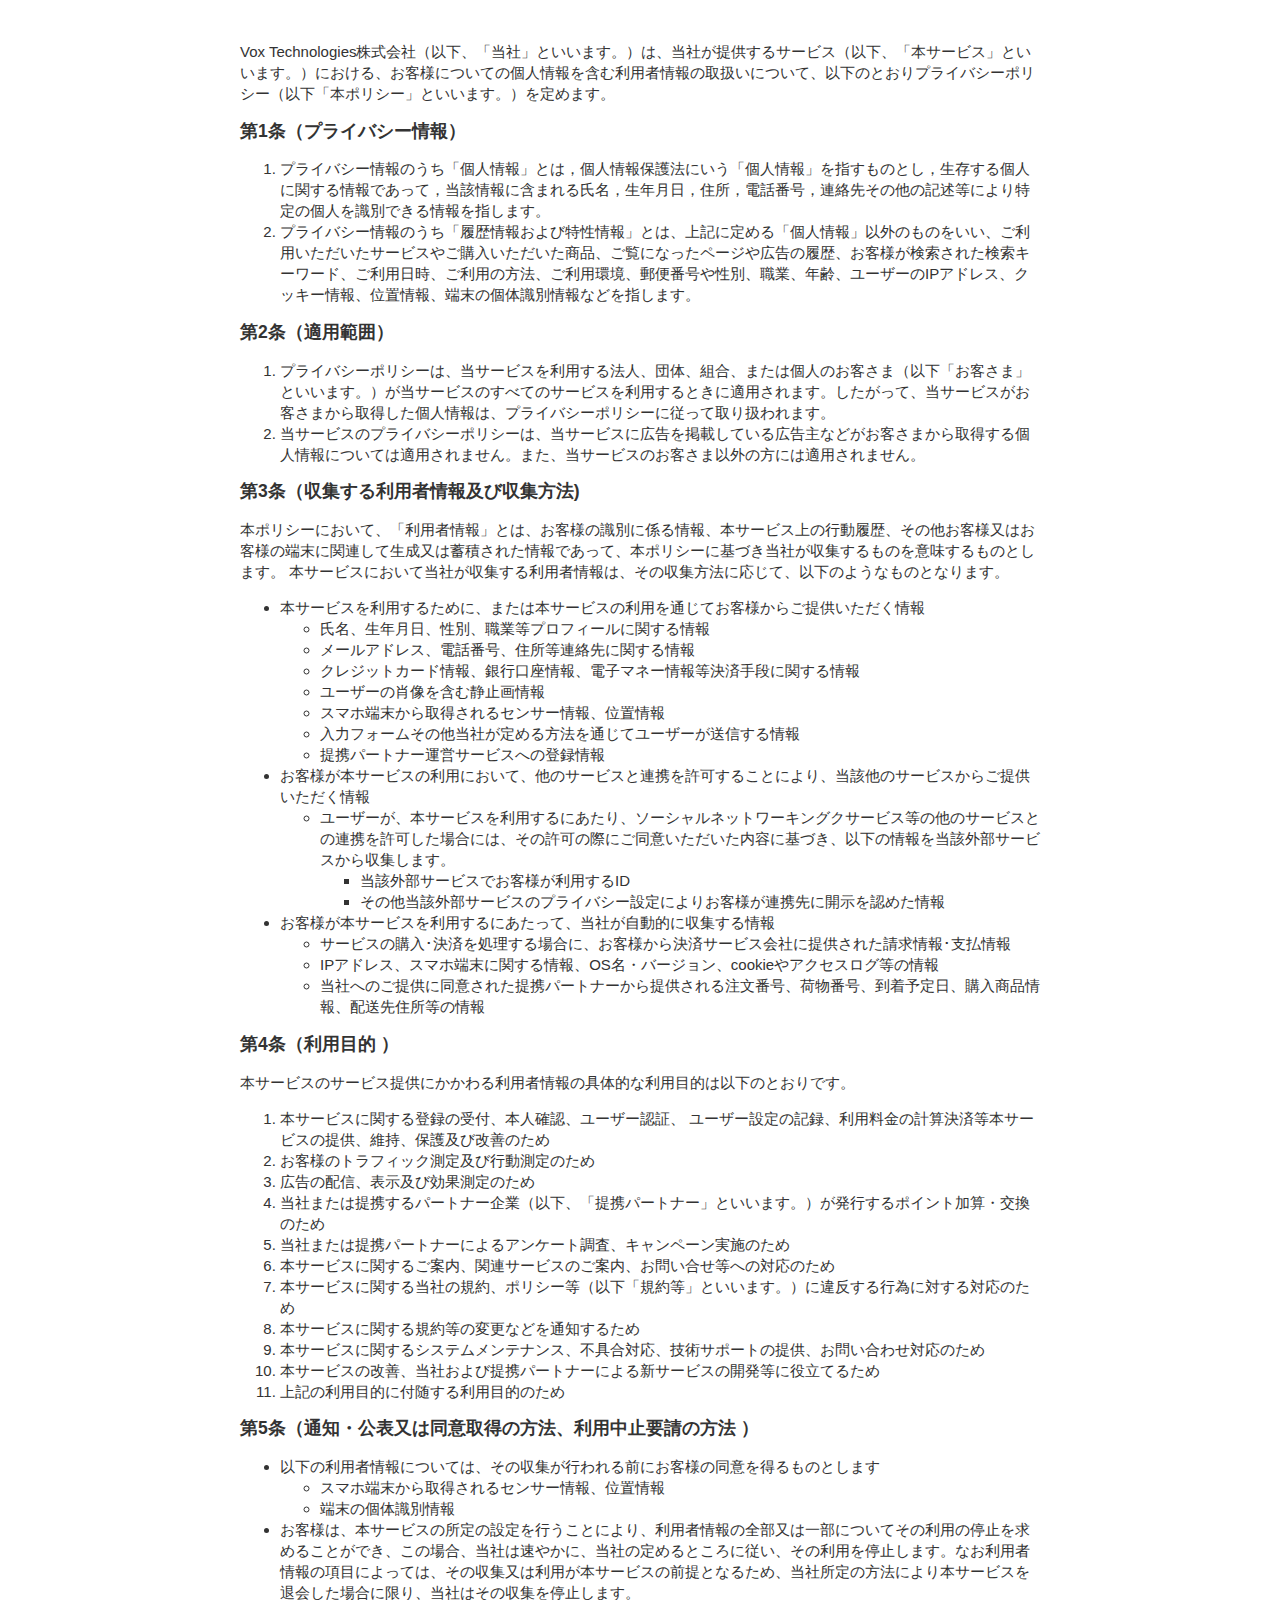
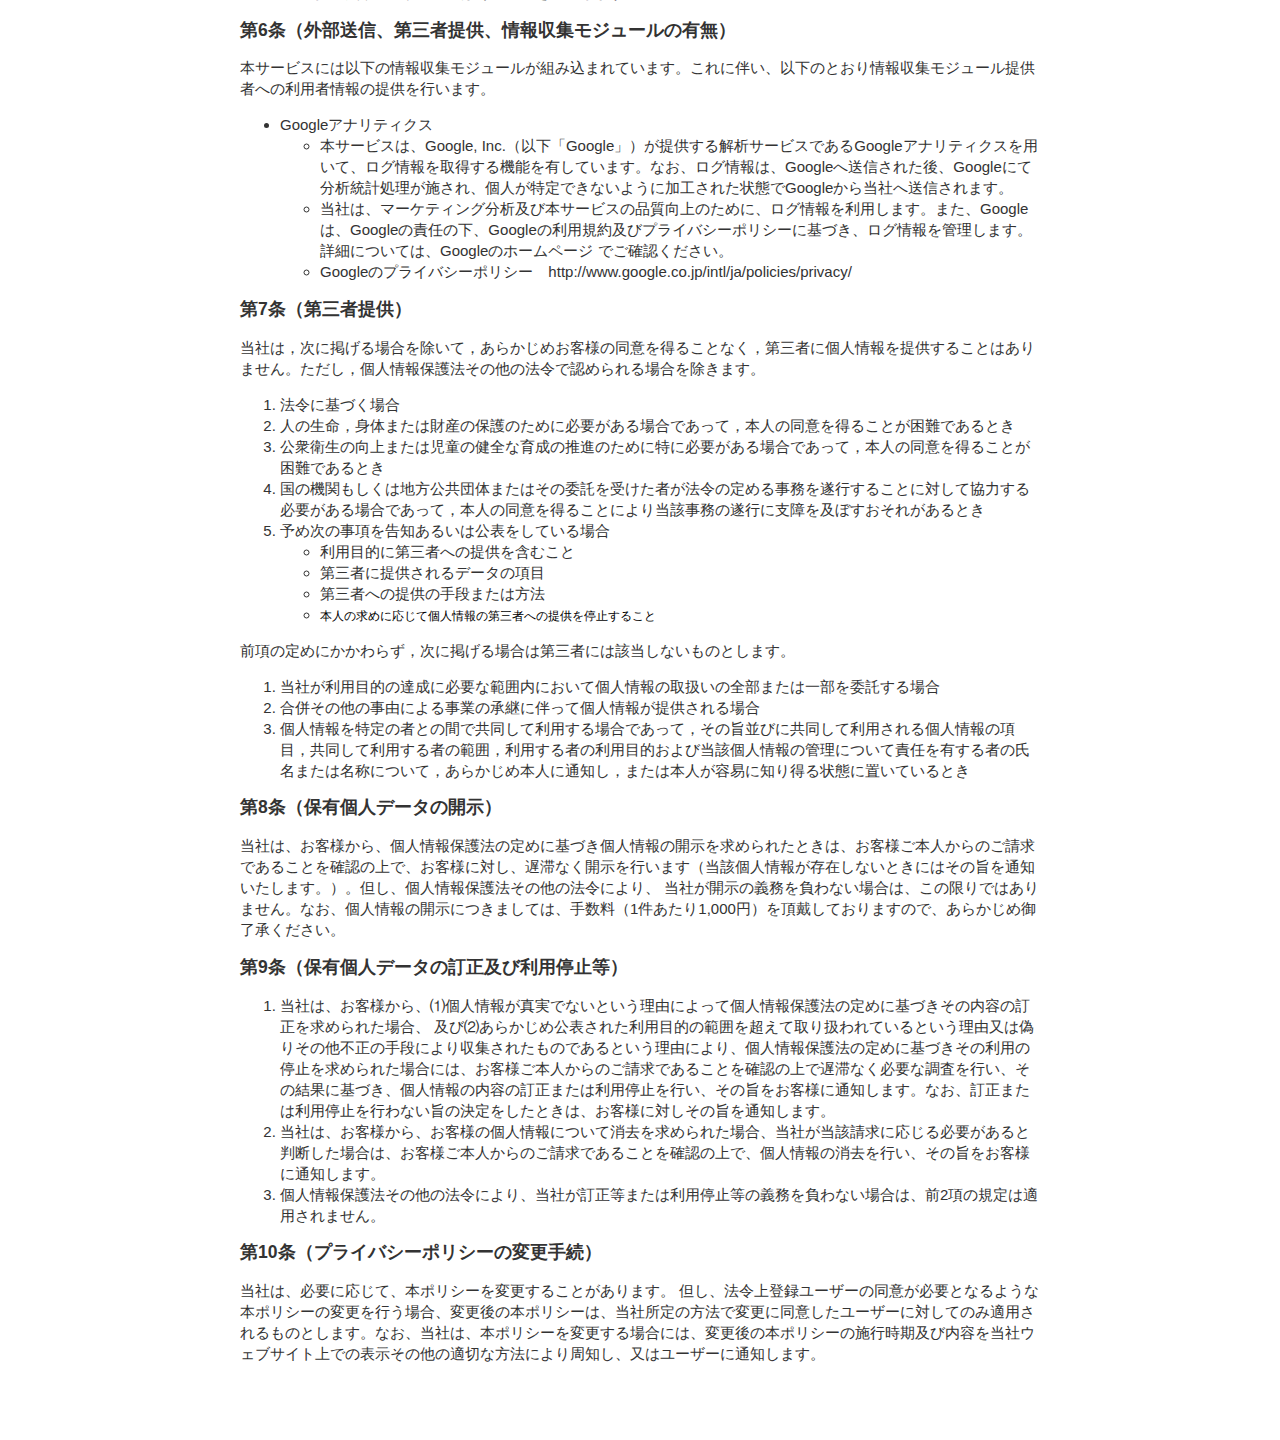
==== privacypolicy.html @ 07110d40 "pp and term upload" ====
<!DOCTYPE html>
    <html>
    <head>
      <meta charset="utf-8">
      <meta http-equiv="X-UA-Compatible" content="IE=edge">
      <!-- common.css -->
      <style>* {-webkit-tap-highlight-color: rgba(0,0,0,0);}html {-webkit-text-size-adjust: none;}body {font-family: -apple-system, Helvetica, Arial, sans-serif;margin: 0;padding: 20px;color: #333;word-wrap: break-word;}h1, h2, h3, h4, h5, h6 {line-height: 1.1;}img {max-width: 100% !important;height: auto;}blockquote {margin: 0;padding: 0 15px;color: #777;border-left: 4px solid #ddd;}hr {background-color: #ddd;border: 0;height: 1px;margin: 15px 0;}code {font-family: Menlo, Consolas, 'Ubuntu Mono', Monaco, 'source-code-pro', monospace;line-height: 1.4;margin: 0;padding: 0.2em 0;font-size: 90%;background-color: rgba(0,0,0,0.04);border-radius: 3px;}pre > code {margin: 0;padding: 0;font-size: 100%;word-break: normal;background: transparent;border: 0;}ol {list-style-type: decimal;}ol ol, ul ol {list-style-type: lower-latin;}ol ol ol, ul ol ol, ul ul ol, ol ul ol {list-style-type: lower-roman;}table {border-spacing: 0;border-collapse: collapse;margin-top: 0;margin-bottom: 16px;}table th {font-weight: bold;}table th, table td {padding: 6px 13px;border: 1px solid #ddd;}table tr {border-top: 1px solid #ccc;}table tr:nth-child(even) {background-color: #f8f8f8;}input[type="checkbox"] {cursor: default;margin-right: 0.5em;font-size: 13px;}.task-list-item {list-style-type: none;}.task-list-item+.task-list-item {margin-top: 3px;}.task-list-item input {float: left;margin: 0.3em 1em 0.25em -1.6em;vertical-align: middle;}#tag-field {margin: 8px 2px 10px;}#tag-field .tag {display: inline-block;background: #cadff3;border-radius: 4px;padding: 1px 8px;color: black;font-size: 12px;margin-right: 10px;line-height: 1.4;}</style>
      <!-- ace-static.css -->
      <style>.ace_static_highlight {white-space: pre-wrap;}.ace_static_highlight .ace_gutter {width: 2em;text-align: right;padding: 0 3px 0 0;margin-right: 3px;}.ace_static_highlight.ace_show_gutter > .ace_line {padding-left: 2.6em;}.ace_static_highlight .ace_line {position: relative;}.ace_static_highlight .ace_gutter-cell {-moz-user-select: -moz-none;-khtml-user-select: none;-webkit-user-select: none;user-select: none;top: 0;bottom: 0;left: 0;position: absolute;}.ace_static_highlight .ace_gutter-cell:before {content: counter(ace_line, decimal);counter-increment: ace_line;}.ace_static_highlight {counter-reset: ace_line;}</style>
      <style>.ace-monokai .ace_gutter {background: #2F3129;color: #8F908A}.ace-monokai .ace_print-margin {width: 1px;background: #555651}.ace-monokai {background-color: #272822;color: #F8F8F2}.ace-monokai .ace_cursor {color: #F8F8F0}.ace-monokai .ace_marker-layer .ace_selection {background: #49483E}.ace-monokai.ace_multiselect .ace_selection.ace_start {box-shadow: 0 0 3px 0px #272822;}.ace-monokai .ace_marker-layer .ace_step {background: rgb(102, 82, 0)}.ace-monokai .ace_marker-layer .ace_bracket {margin: -1px 0 0 -1px;border: 1px solid #49483E}.ace-monokai .ace_marker-layer .ace_active-line {background: #202020}.ace-monokai .ace_gutter-active-line {background-color: #272727}.ace-monokai .ace_marker-layer .ace_selected-word {border: 1px solid #49483E}.ace-monokai .ace_invisible {color: #52524d}.ace-monokai .ace_entity.ace_name.ace_tag,.ace-monokai .ace_keyword,.ace-monokai .ace_meta.ace_tag,.ace-monokai .ace_storage {color: #F92672}.ace-monokai .ace_punctuation,.ace-monokai .ace_punctuation.ace_tag {color: #fff}.ace-monokai .ace_constant.ace_character,.ace-monokai .ace_constant.ace_language,.ace-monokai .ace_constant.ace_numeric,.ace-monokai .ace_constant.ace_other {color: #AE81FF}.ace-monokai .ace_invalid {color: #F8F8F0;background-color: #F92672}.ace-monokai .ace_invalid.ace_deprecated {color: #F8F8F0;background-color: #AE81FF}.ace-monokai .ace_support.ace_constant,.ace-monokai .ace_support.ace_function {color: #66D9EF}.ace-monokai .ace_fold {background-color: #A6E22E;border-color: #F8F8F2}.ace-monokai .ace_storage.ace_type,.ace-monokai .ace_support.ace_class,.ace-monokai .ace_support.ace_type {font-style: italic;color: #66D9EF}.ace-monokai .ace_entity.ace_name.ace_function,.ace-monokai .ace_entity.ace_other,.ace-monokai .ace_entity.ace_other.ace_attribute-name,.ace-monokai .ace_variable {color: #A6E22E}.ace-monokai .ace_variable.ace_parameter {font-style: italic;color: #FD971F}.ace-monokai .ace_string {color: #E6DB74}.ace-monokai .ace_comment {color: #75715E}.ace-monokai .ace_indent-guide {background: url([data-uri]) right repeat-y}</style>
      <!-- export.css -->
      <style>
        body{margin:0 auto;max-width:800px;line-height:1.4}
        #nav{margin:5px 0 10px;font-size:15px}
        #titlearea{border-bottom:1px solid #ccc;font-size:17px;padding:10px 0;}
        #contentarea{font-size:15px;margin:16px 0}
        .cell{outline:0;min-height:20px;margin:5px 0;padding:5px 0;}
        .code-cell{font-family:Menlo,Consolas,'Ubuntu Mono',Monaco,'source-code-pro',monospace;font-size:12px;}
        .latex-cell{white-space:pre-wrap;}
      </style>
      <!-- User CSS -->
      <style> .text-cell {font-size: 15px;}.code-cell {font-size: 12px;}.markdown-cell {font-size: 15px;}.latex-cell {font-size: 15px;}</style>
    </head>
    <body>
      
      
      <div id="contentarea"><div class="cell text-cell"><div>Vox Technologies株式会社（以下、「当社」といいます。）は、当社が提供するサービス（以下、「本サービス」といいます。）における、お客様についての個人情報を含む利用者情報の取扱いについて、以下のとおりプライバシーポリシー（以下「本ポリシー」といいます。）を定めます。<br></div><h3>第1条（プライバシー情報）<br></h3><div><div><ol><li>プライバシー情報のうち「個人情報」とは，個人情報保護法にいう「個人情報」を指すものとし，生存する個人に関する情報であって，当該情報に含まれる氏名，生年月日，住所，電話番号，連絡先その他の記述等により特定の個人を識別できる情報を指します。</li><li>プライバシー情報のうち「履歴情報および特性情報」とは、上記に定める「個人情報」以外のものをいい、ご利用いただいたサービスやご購入いただいた商品、ご覧になったページや広告の履歴、お客様が検索された検索キーワード、ご利用日時、ご利用の方法、ご利用環境、郵便番号や性別、職業、年齢、ユーザーのIPアドレス、クッキー情報、位置情報、端末の個体識別情報などを指します。</li></ol></div></div><h3>第2条（適用範囲）</h3><div><ol><li>プライバシーポリシーは、当サービスを利用する法人、団体、組合、または個人のお客さま（以下「お客さま」といいます。）が当サービスのすべてのサービスを利用するときに適用されます。したがって、当サービスがお客さまから取得した個人情報は、プライバシーポリシーに従って取り扱われます。</li><li>当サービスのプライバシーポリシーは、当サービスに広告を掲載している広告主などがお客さまから取得する個人情報については適用されません。また、当サービスのお客さま以外の方には適用されません。</li></ol><div><div><h3>第3条（収集する利用者情報及び収集方法)</h3></div></div><div>本ポリシーにおいて、「利用者情報」とは、お客様の識別に係る情報、本サービス上の行動履歴、その他お客様又はお客様の端末に関連して生成又は蓄積された情報であって、本ポリシーに基づき当社が収集するものを意味するものとします。 本サービスにおいて当社が収集する利用者情報は、その収集方法に応じて、以下のようなものとなります。</div><div><ul><li>本サービスを利用するために、または本サービスの利用を通じてお客様からご提供いただく情報<br></li><ul><li>氏名、生年月日、性別、職業等プロフィールに関する情報</li><li>メールアドレス、電話番号、住所等連絡先に関する情報</li><li>クレジットカード情報、銀行口座情報、電子マネー情報等決済手段に関する情報</li><li>ユーザーの肖像を含む静止画情報</li><li>スマホ端末から取得されるセンサー情報、位置情報<br></li><li>入力フォームその他当社が定める方法を通じてユーザーが送信する情報</li><li>提携パートナー運営サービスへの登録情報</li></ul><li>お客様が本サービスの利用において、他のサービスと連携を許可することにより、当該他のサービスからご提供いただく情報<br></li><ul><li>ユーザーが、本サービスを利用するにあたり、ソーシャルネットワーキングクサービス等の他のサービスとの連携を許可した場合には、その許可の際にご同意いただいた内容に基づき、以下の情報を当該外部サービスから収集します。</li><ul><li>当該外部サービスでお客様が利用するID</li><li>その他当該外部サービスのプライバシー設定によりお客様が連携先に開示を認めた情報<br></li></ul></ul><li>お客様が本サービスを利用するにあたって、当社が自動的に収集する情報</li><ul><li>サービスの購入･決済を処理する場合に、お客様から決済サービス会社に提供された請求情報･支払情報<br></li><li>IPアドレス、スマホ端末に関する情報、OS名・バージョン、cookieやアクセスログ等の情報<br></li><li>当社へのご提供に同意された提携パートナーから提供される注文番号、荷物番号、到着予定日、購入商品情報、配送先住所等の情報<br></li></ul></ul></div><h3>第4条（利用目的 ）</h3><div>本サービスのサービス提供にかかわる利用者情報の具体的な利用目的は以下のとおりです。<br></div><div><ol><li>本サービスに関する登録の受付、本人確認、ユーザー認証、 ユーザー設定の記録、利用料金の計算決済等本サービスの提供、維持、保護及び改善のため</li><li>お客様のトラフィック測定及び行動測定のため<br></li><li>広告の配信、表示及び効果測定のため<br></li><li>当社または提携するパートナー企業（以下、「提携パートナー」といいます。）が発行するポイント加算・交換のため</li><li>当社または提携パートナーによるアンケート調査、キャンペーン実施のため<br></li><li>本サービスに関するご案内、関連サービスのご案内、お問い合せ等への対応のため&nbsp;<br></li><li>本サービスに関する当社の規約、ポリシー等（以下「規約等」といいます。）に違反する行為に対する対応のため<br></li><li>本サービスに関する規約等の変更などを通知するため&nbsp;<br></li><li>本サービスに関するシステムメンテナンス、不具合対応、技術サポートの提供、お問い合わせ対応のため<br></li><li>本サービスの改善、当社および提携パートナーによる新サービスの開発等に役立てるため<br></li><li>上記の利用目的に付随する利用目的のため<br></li></ol><h3>第5条（通知・公表又は同意取得の方法、利用中止要請の方法 ）</h3></div><div><ul><li>以下の利用者情報については、その収集が行われる前にお客様の同意を得るものとします</li><ul><li>スマホ端末から取得されるセンサー情報、位置情報</li><li>端末の個体識別情報<br></li></ul><li>お客様は、本サービスの所定の設定を行うことにより、利用者情報の全部又は一部についてその利用の停止を求めることができ、この場合、当社は速やかに、当社の定めるところに従い、その利用を停止します。なお利用者情報の項目によっては、その収集又は利用が本サービスの前提となるため、当社所定の方法により本サービスを退会した場合に限り、当社はその収集を停止します。</li></ul><h3>第6条（外部送信、第三者提供、情報収集モジュールの有無）</h3><div>本サービスには以下の情報収集モジュールが組み込まれています。これに伴い、以下のとおり情報収集モジュール提供者への利用者情報の提供を行います。<br></div><div><ul><li>Googleアナリティクス</li><ul><li>本サービスは、Google, Inc.（以下「Google」）が提供する解析サービスであるGoogleアナリティクスを用いて、ログ情報を取得する機能を有しています。なお、ログ情報は、Googleへ送信された後、Googleにて分析統計処理が施され、個人が特定できないように加工された状態でGoogleから当社へ送信されます。</li><li>当社は、マーケティング分析及び本サービスの品質向上のために、ログ情報を利用します。また、Googleは、Googleの責任の下、Googleの利用規約及びプライバシーポリシーに基づき、ログ情報を管理します。詳細については、Googleのホームページ でご確認ください。</li><li>Googleのプライバシーポリシー　http://www.google.co.jp/intl/ja/policies/privacy/</li></ul></ul></div><h3>第7条（第三者提供）<br></h3></div><div><div>当社は，次に掲げる場合を除いて，あらかじめお客様の同意を得ることなく，第三者に個人情報を提供することはありません。ただし，個人情報保護法その他の法令で認められる場合を除きます。</div><div><ol><li>法令に基づく場合</li><li>人の生命，身体または財産の保護のために必要がある場合であって，本人の同意を得ることが困難であるとき<br></li><li>公衆衛生の向上または児童の健全な育成の推進のために特に必要がある場合であって，本人の同意を得ることが困難であるとき<br></li><li>国の機関もしくは地方公共団体またはその委託を受けた者が法令の定める事務を遂行することに対して協力する必要がある場合であって，本人の同意を得ることにより当該事務の遂行に支障を及ぼすおそれがあるとき<br></li><li>予め次の事項を告知あるいは公表をしている場合<br></li><ul><li>利用目的に第三者への提供を含むこと</li><li>第三者に提供されるデータの項目<br></li><li>第三者への提供の手段または方法<br></li><li><span style="caret-color: rgb(0, 0, 0); color: rgb(0, 0, 0); font-family: メイリオ, &quot;Hiragino Kaku Gothic ProN&quot;, sans-serif; font-size: 12px; background-color: rgb(255, 255, 255);">本人の求めに応じて個人情報の第三者への提供を停止すること</span></li></ul></ol><div>前項の定めにかかわらず，次に掲げる場合は第三者には該当しないものとします。<font face="メイリオ, Hiragino Kaku Gothic ProN, sans-serif"><span style="caret-color: rgb(0, 0, 0); font-size: 12px;"><br></span></font></div><ol><li>当社が利用目的の達成に必要な範囲内において個人情報の取扱いの全部または一部を委託する場合</li><li>合併その他の事由による事業の承継に伴って個人情報が提供される場合</li><li>個人情報を特定の者との間で共同して利用する場合であって，その旨並びに共同して利用される個人情報の項目，共同して利用する者の範囲，利用する者の利用目的および当該個人情報の管理について責任を有する者の氏名または名称について，あらかじめ本人に通知し，または本人が容易に知り得る状態に置いているとき</li></ol></div></div><div><h3>第8条（保有個人データの開示）</h3><div>当社は、お客様から、個人情報保護法の定めに基づき個人情報の開示を求められたときは、お客様ご本人からのご請求であることを確認の上で、お客様に対し、遅滞なく開示を行います（当該個人情報が存在しないときにはその旨を通知いたします。）。但し、個人情報保護法その他の法令により、 当社が開示の義務を負わない場合は、この限りではありません。なお、個人情報の開示につきましては、手数料（1件あたり1,000円）を頂戴しておりますので、あらかじめ御了承ください。&nbsp;<br></div></div><h3>第9条（保有個人データの訂正及び利用停止等）</h3><div><ol><li>当社は、お客様から、⑴個人情報が真実でないという理由によって個人情報保護法の定めに基づきその内容の訂正を求められた場合、 及び⑵あらかじめ公表された利用目的の範囲を超えて取り扱われているという理由又は偽りその他不正の手段により収集されたものであるという理由により、個人情報保護法の定めに基づきその利用の停止を求められた場合には、お客様ご本人からのご請求であることを確認の上で遅滞なく必要な調査を行い、その結果に基づき、個人情報の内容の訂正または利用停止を行い、その旨をお客様に通知します。なお、訂正または利用停止を行わない旨の決定をしたときは、お客様に対しその旨を通知します。</li><li>当社は、お客様から、お客様の個人情報について消去を求められた場合、当社が当該請求に応じる必要があると判断した場合は、お客様ご本人からのご請求であることを確認の上で、個人情報の消去を行い、その旨をお客様に通知します。</li><li>個人情報保護法その他の法令により、当社が訂正等または利用停止等の義務を負わない場合は、前2項の規定は適用されません。</li></ol><div><h3>第10条（プライバシーポリシーの変更手続）</h3></div></div><div>当社は、必要に応じて、本ポリシーを変更することがあります。 但し、法令上登録ユーザーの同意が必要となるような本ポリシーの変更を行う場合、変更後の本ポリシーは、当社所定の方法で変更に同意したユーザーに対してのみ適用されるものとします。なお、当社は、本ポリシーを変更する場合には、変更後の本ポリシーの施行時期及び内容を当社ウェブサイト上での表示その他の適切な方法により周知し、又はユーザーに通知します。</div></div></div><div class="cell text-cell"></div></div>
      <script></script>
    </body>
    </html>
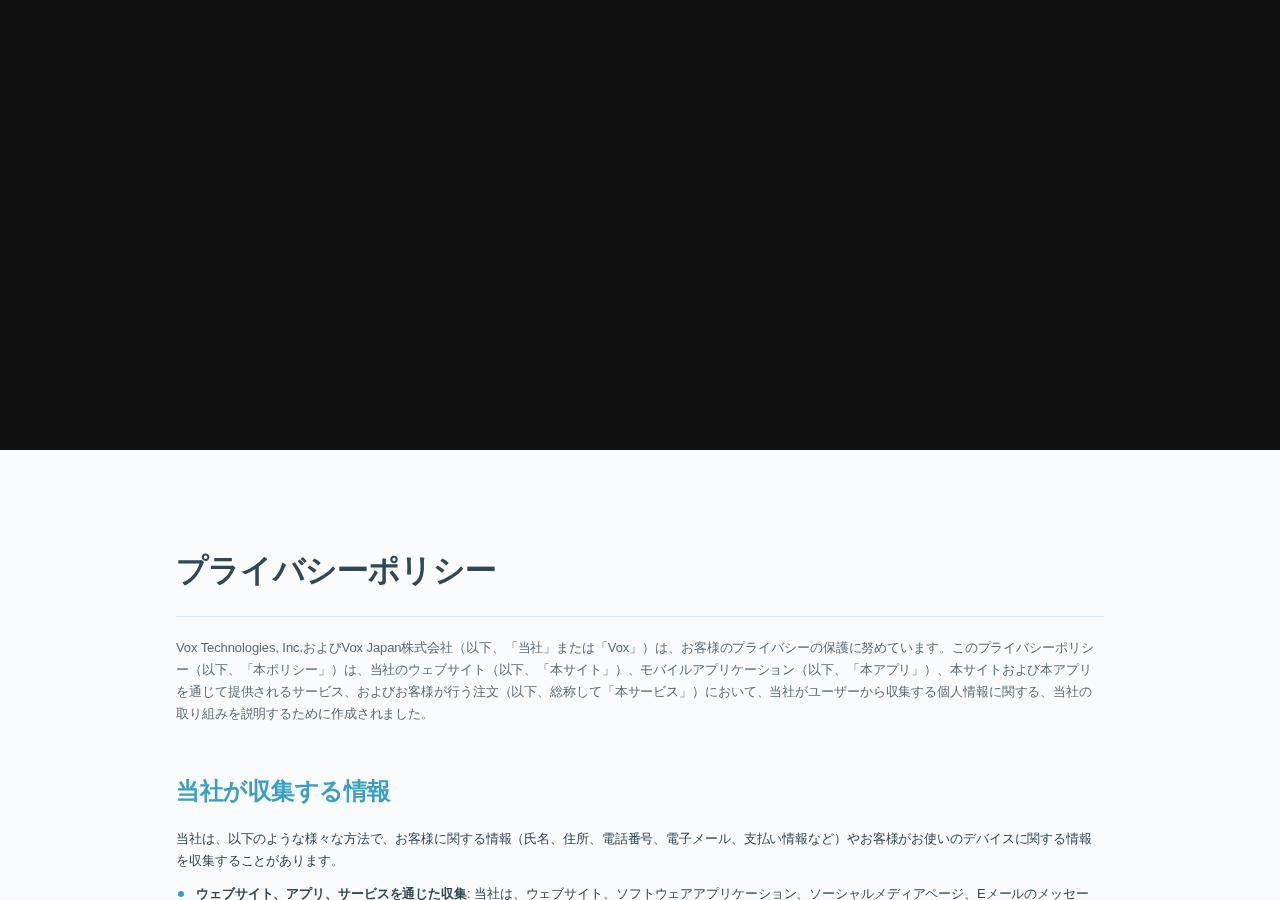
==== commit 94152967: "Add files via upload" ====
--- a/privacypolicy.html
+++ b/privacypolicy.html
@@ -1,32 +1,304 @@
-
-    <!DOCTYPE html>
-    <html>
-    <head>
-      <meta charset="utf-8">
-      <meta http-equiv="X-UA-Compatible" content="IE=edge">
-      <!-- common.css -->
-      <style>* {-webkit-tap-highlight-color: rgba(0,0,0,0);}html {-webkit-text-size-adjust: none;}body {font-family: -apple-system, Helvetica, Arial, sans-serif;margin: 0;padding: 20px;color: #333;word-wrap: break-word;}h1, h2, h3, h4, h5, h6 {line-height: 1.1;}img {max-width: 100% !important;height: auto;}blockquote {margin: 0;padding: 0 15px;color: #777;border-left: 4px solid #ddd;}hr {background-color: #ddd;border: 0;height: 1px;margin: 15px 0;}code {font-family: Menlo, Consolas, 'Ubuntu Mono', Monaco, 'source-code-pro', monospace;line-height: 1.4;margin: 0;padding: 0.2em 0;font-size: 90%;background-color: rgba(0,0,0,0.04);border-radius: 3px;}pre > code {margin: 0;padding: 0;font-size: 100%;word-break: normal;background: transparent;border: 0;}ol {list-style-type: decimal;}ol ol, ul ol {list-style-type: lower-latin;}ol ol ol, ul ol ol, ul ul ol, ol ul ol {list-style-type: lower-roman;}table {border-spacing: 0;border-collapse: collapse;margin-top: 0;margin-bottom: 16px;}table th {font-weight: bold;}table th, table td {padding: 6px 13px;border: 1px solid #ddd;}table tr {border-top: 1px solid #ccc;}table tr:nth-child(even) {background-color: #f8f8f8;}input[type="checkbox"] {cursor: default;margin-right: 0.5em;font-size: 13px;}.task-list-item {list-style-type: none;}.task-list-item+.task-list-item {margin-top: 3px;}.task-list-item input {float: left;margin: 0.3em 1em 0.25em -1.6em;vertical-align: middle;}#tag-field {margin: 8px 2px 10px;}#tag-field .tag {display: inline-block;background: #cadff3;border-radius: 4px;padding: 1px 8px;color: black;font-size: 12px;margin-right: 10px;line-height: 1.4;}</style>
-      <!-- ace-static.css -->
-      <style>.ace_static_highlight {white-space: pre-wrap;}.ace_static_highlight .ace_gutter {width: 2em;text-align: right;padding: 0 3px 0 0;margin-right: 3px;}.ace_static_highlight.ace_show_gutter > .ace_line {padding-left: 2.6em;}.ace_static_highlight .ace_line {position: relative;}.ace_static_highlight .ace_gutter-cell {-moz-user-select: -moz-none;-khtml-user-select: none;-webkit-user-select: none;user-select: none;top: 0;bottom: 0;left: 0;position: absolute;}.ace_static_highlight .ace_gutter-cell:before {content: counter(ace_line, decimal);counter-increment: ace_line;}.ace_static_highlight {counter-reset: ace_line;}</style>
-      <style>.ace-monokai .ace_gutter {background: #2F3129;color: #8F908A}.ace-monokai .ace_print-margin {width: 1px;background: #555651}.ace-monokai {background-color: #272822;color: #F8F8F2}.ace-monokai .ace_cursor {color: #F8F8F0}.ace-monokai .ace_marker-layer .ace_selection {background: #49483E}.ace-monokai.ace_multiselect .ace_selection.ace_start {box-shadow: 0 0 3px 0px #272822;}.ace-monokai .ace_marker-layer .ace_step {background: rgb(102, 82, 0)}.ace-monokai .ace_marker-layer .ace_bracket {margin: -1px 0 0 -1px;border: 1px solid #49483E}.ace-monokai .ace_marker-layer .ace_active-line {background: #202020}.ace-monokai .ace_gutter-active-line {background-color: #272727}.ace-monokai .ace_marker-layer .ace_selected-word {border: 1px solid #49483E}.ace-monokai .ace_invisible {color: #52524d}.ace-monokai .ace_entity.ace_name.ace_tag,.ace-monokai .ace_keyword,.ace-monokai .ace_meta.ace_tag,.ace-monokai .ace_storage {color: #F92672}.ace-monokai .ace_punctuation,.ace-monokai .ace_punctuation.ace_tag {color: #fff}.ace-monokai .ace_constant.ace_character,.ace-monokai .ace_constant.ace_language,.ace-monokai .ace_constant.ace_numeric,.ace-monokai .ace_constant.ace_other {color: #AE81FF}.ace-monokai .ace_invalid {color: #F8F8F0;background-color: #F92672}.ace-monokai .ace_invalid.ace_deprecated {color: #F8F8F0;background-color: #AE81FF}.ace-monokai .ace_support.ace_constant,.ace-monokai .ace_support.ace_function {color: #66D9EF}.ace-monokai .ace_fold {background-color: #A6E22E;border-color: #F8F8F2}.ace-monokai .ace_storage.ace_type,.ace-monokai .ace_support.ace_class,.ace-monokai .ace_support.ace_type {font-style: italic;color: #66D9EF}.ace-monokai .ace_entity.ace_name.ace_function,.ace-monokai .ace_entity.ace_other,.ace-monokai .ace_entity.ace_other.ace_attribute-name,.ace-monokai .ace_variable {color: #A6E22E}.ace-monokai .ace_variable.ace_parameter {font-style: italic;color: #FD971F}.ace-monokai .ace_string {color: #E6DB74}.ace-monokai .ace_comment {color: #75715E}.ace-monokai .ace_indent-guide {background: url([data-uri]) right repeat-y}</style>
-      <!-- export.css -->
-      <style>
-        body{margin:0 auto;max-width:800px;line-height:1.4}
-        #nav{margin:5px 0 10px;font-size:15px}
-        #titlearea{border-bottom:1px solid #ccc;font-size:17px;padding:10px 0;}
-        #contentarea{font-size:15px;margin:16px 0}
-        .cell{outline:0;min-height:20px;margin:5px 0;padding:5px 0;}
-        .code-cell{font-family:Menlo,Consolas,'Ubuntu Mono',Monaco,'source-code-pro',monospace;font-size:12px;}
-        .latex-cell{white-space:pre-wrap;}
-      </style>
-      <!-- User CSS -->
-      <style> .text-cell {font-size: 15px;}.code-cell {font-size: 12px;}.markdown-cell {font-size: 15px;}.latex-cell {font-size: 15px;}</style>
-    </head>
-    <body>
-      
-      
-      <div id="contentarea"><div class="cell text-cell"><div>Vox Technologies株式会社（以下、「当社」といいます。）は、当社が提供するサービス（以下、「本サービス」といいます。）における、お客様についての個人情報を含む利用者情報の取扱いについて、以下のとおりプライバシーポリシー（以下「本ポリシー」といいます。）を定めます。<br></div><h3>第1条（プライバシー情報）<br></h3><div><div><ol><li>プライバシー情報のうち「個人情報」とは，個人情報保護法にいう「個人情報」を指すものとし，生存する個人に関する情報であって，当該情報に含まれる氏名，生年月日，住所，電話番号，連絡先その他の記述等により特定の個人を識別できる情報を指します。</li><li>プライバシー情報のうち「履歴情報および特性情報」とは、上記に定める「個人情報」以外のものをいい、ご利用いただいたサービスやご購入いただいた商品、ご覧になったページや広告の履歴、お客様が検索された検索キーワード、ご利用日時、ご利用の方法、ご利用環境、郵便番号や性別、職業、年齢、ユーザーのIPアドレス、クッキー情報、位置情報、端末の個体識別情報などを指します。</li></ol></div></div><h3>第2条（適用範囲）</h3><div><ol><li>プライバシーポリシーは、当サービスを利用する法人、団体、組合、または個人のお客さま（以下「お客さま」といいます。）が当サービスのすべてのサービスを利用するときに適用されます。したがって、当サービスがお客さまから取得した個人情報は、プライバシーポリシーに従って取り扱われます。</li><li>当サービスのプライバシーポリシーは、当サービスに広告を掲載している広告主などがお客さまから取得する個人情報については適用されません。また、当サービスのお客さま以外の方には適用されません。</li></ol><div><div><h3>第3条（収集する利用者情報及び収集方法)</h3></div></div><div>本ポリシーにおいて、「利用者情報」とは、お客様の識別に係る情報、本サービス上の行動履歴、その他お客様又はお客様の端末に関連して生成又は蓄積された情報であって、本ポリシーに基づき当社が収集するものを意味するものとします。 本サービスにおいて当社が収集する利用者情報は、その収集方法に応じて、以下のようなものとなります。</div><div><ul><li>本サービスを利用するために、または本サービスの利用を通じてお客様からご提供いただく情報<br></li><ul><li>氏名、生年月日、性別、職業等プロフィールに関する情報</li><li>メールアドレス、電話番号、住所等連絡先に関する情報</li><li>クレジットカード情報、銀行口座情報、電子マネー情報等決済手段に関する情報</li><li>ユーザーの肖像を含む静止画情報</li><li>スマホ端末から取得されるセンサー情報、位置情報<br></li><li>入力フォームその他当社が定める方法を通じてユーザーが送信する情報</li><li>提携パートナー運営サービスへの登録情報</li></ul><li>お客様が本サービスの利用において、他のサービスと連携を許可することにより、当該他のサービスからご提供いただく情報<br></li><ul><li>ユーザーが、本サービスを利用するにあたり、ソーシャルネットワーキングクサービス等の他のサービスとの連携を許可した場合には、その許可の際にご同意いただいた内容に基づき、以下の情報を当該外部サービスから収集します。</li><ul><li>当該外部サービスでお客様が利用するID</li><li>その他当該外部サービスのプライバシー設定によりお客様が連携先に開示を認めた情報<br></li></ul></ul><li>お客様が本サービスを利用するにあたって、当社が自動的に収集する情報</li><ul><li>サービスの購入･決済を処理する場合に、お客様から決済サービス会社に提供された請求情報･支払情報<br></li><li>IPアドレス、スマホ端末に関する情報、OS名・バージョン、cookieやアクセスログ等の情報<br></li><li>当社へのご提供に同意された提携パートナーから提供される注文番号、荷物番号、到着予定日、購入商品情報、配送先住所等の情報<br></li></ul></ul></div><h3>第4条（利用目的 ）</h3><div>本サービスのサービス提供にかかわる利用者情報の具体的な利用目的は以下のとおりです。<br></div><div><ol><li>本サービスに関する登録の受付、本人確認、ユーザー認証、 ユーザー設定の記録、利用料金の計算決済等本サービスの提供、維持、保護及び改善のため</li><li>お客様のトラフィック測定及び行動測定のため<br></li><li>広告の配信、表示及び効果測定のため<br></li><li>当社または提携するパートナー企業（以下、「提携パートナー」といいます。）が発行するポイント加算・交換のため</li><li>当社または提携パートナーによるアンケート調査、キャンペーン実施のため<br></li><li>本サービスに関するご案内、関連サービスのご案内、お問い合せ等への対応のため&nbsp;<br></li><li>本サービスに関する当社の規約、ポリシー等（以下「規約等」といいます。）に違反する行為に対する対応のため<br></li><li>本サービスに関する規約等の変更などを通知するため&nbsp;<br></li><li>本サービスに関するシステムメンテナンス、不具合対応、技術サポートの提供、お問い合わせ対応のため<br></li><li>本サービスの改善、当社および提携パートナーによる新サービスの開発等に役立てるため<br></li><li>上記の利用目的に付随する利用目的のため<br></li></ol><h3>第5条（通知・公表又は同意取得の方法、利用中止要請の方法 ）</h3></div><div><ul><li>以下の利用者情報については、その収集が行われる前にお客様の同意を得るものとします</li><ul><li>スマホ端末から取得されるセンサー情報、位置情報</li><li>端末の個体識別情報<br></li></ul><li>お客様は、本サービスの所定の設定を行うことにより、利用者情報の全部又は一部についてその利用の停止を求めることができ、この場合、当社は速やかに、当社の定めるところに従い、その利用を停止します。なお利用者情報の項目によっては、その収集又は利用が本サービスの前提となるため、当社所定の方法により本サービスを退会した場合に限り、当社はその収集を停止します。</li></ul><h3>第6条（外部送信、第三者提供、情報収集モジュールの有無）</h3><div>本サービスには以下の情報収集モジュールが組み込まれています。これに伴い、以下のとおり情報収集モジュール提供者への利用者情報の提供を行います。<br></div><div><ul><li>Googleアナリティクス</li><ul><li>本サービスは、Google, Inc.（以下「Google」）が提供する解析サービスであるGoogleアナリティクスを用いて、ログ情報を取得する機能を有しています。なお、ログ情報は、Googleへ送信された後、Googleにて分析統計処理が施され、個人が特定できないように加工された状態でGoogleから当社へ送信されます。</li><li>当社は、マーケティング分析及び本サービスの品質向上のために、ログ情報を利用します。また、Googleは、Googleの責任の下、Googleの利用規約及びプライバシーポリシーに基づき、ログ情報を管理します。詳細については、Googleのホームページ でご確認ください。</li><li>Googleのプライバシーポリシー　http://www.google.co.jp/intl/ja/policies/privacy/</li></ul></ul></div><h3>第7条（第三者提供）<br></h3></div><div><div>当社は，次に掲げる場合を除いて，あらかじめお客様の同意を得ることなく，第三者に個人情報を提供することはありません。ただし，個人情報保護法その他の法令で認められる場合を除きます。</div><div><ol><li>法令に基づく場合</li><li>人の生命，身体または財産の保護のために必要がある場合であって，本人の同意を得ることが困難であるとき<br></li><li>公衆衛生の向上または児童の健全な育成の推進のために特に必要がある場合であって，本人の同意を得ることが困難であるとき<br></li><li>国の機関もしくは地方公共団体またはその委託を受けた者が法令の定める事務を遂行することに対して協力する必要がある場合であって，本人の同意を得ることにより当該事務の遂行に支障を及ぼすおそれがあるとき<br></li><li>予め次の事項を告知あるいは公表をしている場合<br></li><ul><li>利用目的に第三者への提供を含むこと</li><li>第三者に提供されるデータの項目<br></li><li>第三者への提供の手段または方法<br></li><li><span style="caret-color: rgb(0, 0, 0); color: rgb(0, 0, 0); font-family: メイリオ, &quot;Hiragino Kaku Gothic ProN&quot;, sans-serif; font-size: 12px; background-color: rgb(255, 255, 255);">本人の求めに応じて個人情報の第三者への提供を停止すること</span></li></ul></ol><div>前項の定めにかかわらず，次に掲げる場合は第三者には該当しないものとします。<font face="メイリオ, Hiragino Kaku Gothic ProN, sans-serif"><span style="caret-color: rgb(0, 0, 0); font-size: 12px;"><br></span></font></div><ol><li>当社が利用目的の達成に必要な範囲内において個人情報の取扱いの全部または一部を委託する場合</li><li>合併その他の事由による事業の承継に伴って個人情報が提供される場合</li><li>個人情報を特定の者との間で共同して利用する場合であって，その旨並びに共同して利用される個人情報の項目，共同して利用する者の範囲，利用する者の利用目的および当該個人情報の管理について責任を有する者の氏名または名称について，あらかじめ本人に通知し，または本人が容易に知り得る状態に置いているとき</li></ol></div></div><div><h3>第8条（保有個人データの開示）</h3><div>当社は、お客様から、個人情報保護法の定めに基づき個人情報の開示を求められたときは、お客様ご本人からのご請求であることを確認の上で、お客様に対し、遅滞なく開示を行います（当該個人情報が存在しないときにはその旨を通知いたします。）。但し、個人情報保護法その他の法令により、 当社が開示の義務を負わない場合は、この限りではありません。なお、個人情報の開示につきましては、手数料（1件あたり1,000円）を頂戴しておりますので、あらかじめ御了承ください。&nbsp;<br></div></div><h3>第9条（保有個人データの訂正及び利用停止等）</h3><div><ol><li>当社は、お客様から、⑴個人情報が真実でないという理由によって個人情報保護法の定めに基づきその内容の訂正を求められた場合、 及び⑵あらかじめ公表された利用目的の範囲を超えて取り扱われているという理由又は偽りその他不正の手段により収集されたものであるという理由により、個人情報保護法の定めに基づきその利用の停止を求められた場合には、お客様ご本人からのご請求であることを確認の上で遅滞なく必要な調査を行い、その結果に基づき、個人情報の内容の訂正または利用停止を行い、その旨をお客様に通知します。なお、訂正または利用停止を行わない旨の決定をしたときは、お客様に対しその旨を通知します。</li><li>当社は、お客様から、お客様の個人情報について消去を求められた場合、当社が当該請求に応じる必要があると判断した場合は、お客様ご本人からのご請求であることを確認の上で、個人情報の消去を行い、その旨をお客様に通知します。</li><li>個人情報保護法その他の法令により、当社が訂正等または利用停止等の義務を負わない場合は、前2項の規定は適用されません。</li></ol><div><h3>第10条（プライバシーポリシーの変更手続）</h3></div></div><div>当社は、必要に応じて、本ポリシーを変更することがあります。 但し、法令上登録ユーザーの同意が必要となるような本ポリシーの変更を行う場合、変更後の本ポリシーは、当社所定の方法で変更に同意したユーザーに対してのみ適用されるものとします。なお、当社は、本ポリシーを変更する場合には、変更後の本ポリシーの施行時期及び内容を当社ウェブサイト上での表示その他の適切な方法により周知し、又はユーザーに通知します。</div></div></div><div class="cell text-cell"></div></div>
-      <script></script>
-    </body>
-    </html>
-  +<!doctype html>
+<html>
+<head>
+	<meta charset="UTF-8">
+	<meta name="viewport" content="width=device-width, height=device-height, initial-scale=1.0, viewport-fit=cover">
+	<meta name="apple-mobile-web-app-capable" content="yes" />
+
+	<!-- Page Title -->
+	<title>プライバシーポリシー | Vox</title>
+
+	<!-- Compressed Styles -->
+	<link href="../css/slides.min.css?42331" rel="stylesheet" type="text/css">
+
+	<!-- Custom Styles -->
+    <link href="../css/custom.css" rel="stylesheet" type="text/css">
+
+	<!-- jQuery 3.4.1 -->
+	<script src="https://ajax.googleapis.com/ajax/libs/jquery/3.4.1/jquery.min.js"></script>
+
+	<!-- Compressed Scripts -->
+	<script src="../js/slides.min.js?42331" type="text/javascript"></script>
+
+	<!-- Custom Scripts -->
+	<!-- <script src="js/custom.js" type="text/javascript"></script> -->
+	
+	<!-- Fonts and Material Icons -->
+	<link rel="stylesheet" as="font" href="https://fonts.googleapis.com/css?family=Roboto:100,300,400,500,600,700|Material+Icons"/>
+	<link href="https://fonts.googleapis.com/css?family=Noto+Sans+JP:300,400,500,700&display=swap&subset=japanese" rel="stylesheet">
+		<style type="text/css">
+				.slides,
+				.slides p {
+					font-family: 'TazuganeGothicStdN', sans-serif;
+					font-weight: 400;
+					font-size: 13px;
+				}
+				.slides h1,
+				.slides h2,
+				.slides h3,
+				.slides h6 {
+					font-family: 'TazuganeGothicStdN', sans-serif;
+					font-weight: 600;
+				}
+				.slides h1 {
+					letter-spacing: -.8px
+				}
+				.slides h2 {
+					letter-spacing: -.5px
+				}
+				.slides h3 {
+					letter-spacing: -.2px
+				}
+
+				h1{
+					font-size: 32px;
+				}
+				.section-title{
+					border-bottom-width: 1px;
+					border-bottom-style: solid;
+					border-bottom-color: #DBE9F0;
+					margin-bottom: 35px;
+					padding-bottom: 25px;
+					padding-top: 0px;
+					position: relative;
+					top: 0px;
+					margin-top: 0px;
+				}
+				h2{
+					font-size: 24px !important; 
+					color: #3A9EC3 !important;
+				}
+				h3{
+					font-size: 18px !important;
+					color: #3A9EC3 !important;
+					text-transform: none !important;
+				}
+				.slides h4,
+				.slides h5 {
+					font-family: 'TazuganeGothicStdN', sans-serif;
+					font-weight: 500;
+				}
+				.slides .button,
+				.slides .slides-form {
+					font-family: 'TazuganeGothicStdN', sans-serif;
+					font-weight: 600;
+				}
+				ul{
+				}
+				li {
+				  list-style: none  !important;
+				  position: relative  !important;
+				  margin-bottom: 10px  !important;
+				  padding-left: 20px  !important;
+				  line-height: 1.7  !important;
+				  letter-spacing: -.1px
+				}
+				li:before {
+				  content: ""  !important;
+				  position: absolute  !important;
+				  width: 6px  !important;
+				  height: 6px  !important;
+				  left: 2px  !important;
+				  top: 8px  !important;
+				  border-radius: 50%  !important;
+				  background:#3A9EC3  !important
+				}
+				.slide.whiteSlide{
+				  color: #304757  !important
+				}
+				.p, blockquote, p{
+				  line-height: 1.7  !important;
+				  margin-bottom: 10px  !important;
+				  letter-spacing: -.1px
+				}
+				a{
+				  color: #3A9EC3  !important;
+				  font-weight: 600  !important
+				}
+			
+			@media (max-width: 768px) {
+				h1{
+					font-size: 28px;
+				}
+				h2{
+					font-size: 22px !important;
+				}
+				.container .wrap2 .spaceWrap, .container .wrap2.spaceWrap, .container .wrap2:not(.noSpaces){
+					padding: 20px calc(2% + 15px);
+				}	
+			}
+				
+			</style>
+			
+			<style>
+			  /* numbered lists */
+			  .list.decimal li { list-style-type: decimal;}
+			  .list.decimal-leading-zero li { list-style-type: decimal-leading-zero;}
+			</style>
+			
+	<link rel="apple-touch-icon" sizes="180x180" href="/apple-touch-icon.png">
+	<link rel="icon" type="image/png" sizes="32x32" href="/favicon-32x32.png">
+	<link rel="icon" type="image/png" sizes="16x16" href="/favicon-16x16.png">
+	<link rel="manifest" href="/site.webmanifest">
+	<link rel="mask-icon" href="/safari-pinned-tab.svg" color="#5bbad5">
+	<meta name="msapplication-TileColor" content="#da532c">
+	<meta name="theme-color" content="#ffffff">
+	
+</head>
+<body class="slides">
+		
+
+<!-- Slide -->
+<section class="slide whiteSlide">
+  <div class="content">
+    <div class="container">
+      <div class="wrap2">
+
+        <div class="fix-10-12 left">
+          <h1 class="margin-top-4 margin-bottom-2 section-title">プライバシーポリシー</h1>
+          
+          <p class="opacity-8 ">Vox Technologies, Inc.およびVox Japan株式会社（以下、「当社」または「Vox」）は、お客様のプライバシーの保護に努めています。このプライバシーポリシー（以下、「本ポリシー」）は、当社のウェブサイト（以下、「本サイト」）、モバイルアプリケーション（以下、「本アプリ」）、本サイトおよび本アプリを通じて提供されるサービス、およびお客様が行う注文（以下、総称して「本サービス」）において、当社がユーザーから収集する個人情報に関する、当社の取り組みを説明するために作成されました。</p>
+
+
+          <h2 class="small  margin-top-5 margin-bottom-2 ">当社が収集する情報</h2>
+		  <p class="margin-bottom-1 ">当社は、以下のような様々な方法で、お客様に関する情報（氏名、住所、電話番号、電子メール、支払い情報など）やお客様がお使いのデバイスに関する情報を収集することがあります。</p>
+          <ul>
+			  <li><strong>ウェブサイト、アプリ、サービスを通じた収集</strong>: 当社は、ウェブサイト、ソフトウェアアプリケーション、ソーシャルメディアページ、Eメールのメッセージ、あるいはお客様がニュースレターに登録したり商品を購入したり、当社に製品情報を登録する際に利用する他のサービスを通じて、お客様からの情報またはお客様に関する情報を収集することがあります。</li>
+			  <li><strong>他の情報源からの収集</strong>: 当社は、公共データベース、共同マーケティングパートナー、ソーシャルメディアプラットフォームなど、他の情報源からお客様に関する情報を受け取ることがあります。</li>
+			  <li><strong>お客様のブラウザまたはデバイスからの収集</strong>: お客様のメディアアクセスコントロール（MAC）アドレス、コンピューターの種類（WindowsまたはMacintosh）、画面の解像度、オペレーティングシステムの名称とバージョン、デバイス製造元と型番、使用言語、インターネットブラウザの種類とバージョン、お客様が利用されている本サービスの名称とバージョンといった特定の情報は、ほとんどのブラウザまたはお客様のデバイスから自動的に収集されます。当社はこれらの情報を、本サービスが適切に機能するように使用します。</li>
+		  </ul>      
+		  <p class="margin-top-2 margin-bottom-1 ">お客様が当社のウェブサイトにアクセスしたり、本サービスを利用される際、当社は、本サービスの提供および改善のため、以下のように、クッキー、ピクセルタグ、分析ツール、およびその他の類似の他社技術を使用することがあります。</p>
+		  <ul>
+				<li><strong>Cookies</strong>: Cookie（クッキー）は、お客様が使用しているコンピュータに直接保存される情報です。Cookieにより、当社は、ブラウザの種類、本サービスの利用時間、訪問したページ、言語設定、その他のウェブトラフィックデータなどの情報を収集することができます。当社および当社のサービスプロバイダーは、これらの情報を、セキュリティ目的、オンラインナビゲーションの円滑化、情報の効果的な表示、本サービス利用中のお客様の体験のパーソナライズ、およびその他のユーザー活動の分析のために使用します。当社は、本サービスの利用を支援するために、お客様のコンピュータの認識を行います。また、当社は、本サービスのデザインと機能を継続的に改善し、本サービスの利用状況を把握し、本サービスに関する質問の解決を支援するために、本サービスの利用状況に関する統計情報を収集します。さらに、Cookieを利用することにより、当社のご提案のうちどれがお客様に魅力のあるものかを把握し、それらをお客様に提示することができます。また、当社は、お客様が当社の提供物をどのように利用されているかを確認するためにCookieを使用したり、お客様の当社ウェブサイトの利用状況を把握するためにCookieやその他のファイルを使用することがあります。</li>
+				<li><strong>Cookieのオプトアウト</strong>: お客様がVoxアカウントまたは当社のウェブサイトを利用する際に、Cookieを使用した情報収集を望まない場合、ほとんどのブラウザ（Safari、Chrome、Firefoxなど）には、自動的にCookieを拒否することができる簡単な手順があり、また、特定のCookieのコンピュータへの転送を拒否するか、または受け入れるかを選択することができます。しかし、お客様がこれらのCookieを受け入れない場合、お客様の本サービスの利用に不都合が生じる可能性があります。例えば、お客様のコンピュータを認識できない場合があり、該当するサービスにアクセスするたびにログインが必要になる場合があります。</li>
+				<li><strong>ピクセルタグや他の類似の技術</strong>: ピクセルタグ（ウェブビーコンやクリアGIFとも呼ばれます）は、本サービスのユーザー（電子メールの受信者を含みます）の行動を追跡し、当社のマーケティングキャンペーンの成果を測定し、本サービスの利用や応答率に関する統計収集のために、一部の本サービスに関連して使用されることがあります。</li>
+				<li><strong>解析ツール</strong>: 当社は、他社が提供するウェブサイトおよびアプリケーション解析サービス（Google アナリティクスなど）を利用しています。これらのサービスでは、Cookieおよびその他の類似技術を使用して、ウェブサイトまたはアプリケーションの利用に関する情報を収集し、その動向を報告していますが、個々の訪問者を特定することはありません。当社にこれらのサービスを提供している他社は、お客様による他社ウェブサイトの利用に関する情報を収集することもあります。解析のオプトアウト方法は、<a href="https://tools.google.com/dlpage/gaoptout" target="_blank">こちら</a>からGoogleアナリティクスのオプトアウト用ブラウザアドオンをダウンロードしてご覧いただけます。</a></li>
+		  </ul>    
+		  <p class="margin-top-2 margin-bottom-2 ">当社は、お客様からの情報またはお客様に関する情報、当社製品および当社サービスからの情報や同製品および同サービスに関する情報を、本ポリシーに記載された目的を果たすために必要な期間保持します。これらの目的のために情報が必要でなくなった場合、当社はその情報を削除するか、お客様を特定できない形で保管します。この保存期間を決定する際、当社は、お客様が要求した、またはお客様に提供した製品およびサービスの種類、当社とお客様との関係性、お客様からの情報またはお客様に関する情報の一部を削除した場合に当社がお客様に提供するサービスに与える影響、および法律で要求される保存期間など、様々な基準を考慮します。</p>
+		  <p class="margin-bottom-2 ">当社は、それ自体では特定の個人と直接関連付けることができない形で情報を収集します。当社は、個人を特定できないデータをあらゆる目的で収集、使用、移転、開示することがあります。個人を特定できないデータをお客様の個人情報と結合する場合、当該情報はそれらが結合されている状態である限りは個人情報として取り扱われます。</p>
+		  
+		  <h2 class="small  margin-top-5 margin-bottom-2 ">お客様情報の利用方法</h2>
+		  <p>当社は、収集した情報を以下の目的で使用することがあります。</p>
+		  <p >(1) お客様とのコミュニケーション</p>
+		  <p>(2) 当社製品およびサービスの提供</p>
+		  <p class="margin-bottom-2">(3) 商品･サービスの改善･強化</p>
+		  <p>これには、安全に関わる重要な情報をお知らせするためのお客様（またはその他の必要な関係者）への連絡、お客様に合わせた製品やオファーの提示、またはお客様からのお問い合わせへの対応、製品情報やニュースレター、その他のイベントへのご要望への対応が含まれます。</p>
+		  
+		  <h3 class="small  margin-top-3 margin-bottom-2 ">お客様とのコミュニケーション</h3>
+		  <p class="margin-bottom-1 ">当社は、収集した情報を、以下のようにお客様とのコミュニケーションに使用することがあります。</p>
+		  <ul>
+			  <li>ニュースレターや製品情報、情報アラート、イベント情報、パンフレットの送付など、お客様からのお問い合わせに対応し、ご要望にお応えするため。</li>
+			  <li>お客様がお持ちのVox製品に関する重要な安全関連情報をお知らせするため。</li>
+			  <li>当社は、当社製品やサービスに関する情報、利用規約やポリシーの変更などの管理情報をお客様に送信することがあります。これらの情報は、お客様がVox製品をご利用になる上で重要なものであるため、お客様はこれらのコミュニケーションの受信を拒否することはできません。</li>
+			  <li>お客様に合わせた製品やオファーを提示したり、他の情報源からの情報を用いて顧客リストを充実させたりするため。</li>
+			  <li>お客様がコンテストや同様のプロモーションに参加することを可能にし、これらの活動を管理するため。</li>
+			  <li>ソーシャルシェアリングやコミュニケーション機能を促進するため。</li>
+			  <li>お客様は、各電子メールに含まれる「配信停止」のリンクより、いつでもマーケティング関連の情報受信を停止することができます。</li>
+		  </ul>   	 
+
+		  <h3 class="small  margin-top-3 margin-bottom-2">当社製品やサービスの提供</h3>
+	      <p class="margin-bottom-1 ">当社は、当社製品およびサービスを提供するために、収集した情報を以下のように使用することがあります。</p>
+		  <ul>
+				<li>お客様の購入手続きを完了･履行するため（お客様の支払い処理、製品リースに関するお客様の要望への対応、注文商品の設置または配送、購入に関するお客様との連絡、および関連するカスタマーサービスの提供が含まれます。）</li>
+				<li>当社は、デバイス識別番号またはその他の製品シリアル番号を含むお客様の情報を、本人確認、お客様のご要望への対応、および適切なサービス判断のために使用することがあります。例えば、お客様がどの製品のサポートを必要としているかを判断するために、デバイス識別番号を使用することがあります。</li>
+				<li>お客様の利用するVox製品に対するサポートサービスを提供するため。例えば、サービスに関する推奨事項をお客様に連絡したり、お客様の製品にリモートアップデートを配信したりします。</li>
+				<li>お客様の利用するVox製品のパフォーマンスをモニターし、製品に関連するサービスを提供するため。</li>
+				<li>お客様が要求したその他のサービスを提供するため。</li>
+		  </ul>  
+		  
+		  <h3 class="small  margin-top-3 margin-bottom-2">商品･サービスの改善･強化</h3>
+			<p class="margin-bottom-1 ">当社は、収集した情報を以下のような他の目的で使用することがあります。</p>
+			<ul>
+				  <li>新しい製品･サービスの開発･普及、および既存の製品･サービスの改善･変更のため。</li>
+				  <li>当社製品･サービスの安全性およびセキュリティの解析･改善のため。</li>
+				  <li>データ分析、監査、不正行為の監視･防止、利用動向の把握、販促キャンペーンの効果判定、事業活動の運営･拡大など、当社事業目的のため。</li>
+				  <li>上記および以下に記載されている場合を除き、当社は、事業運営または研究目的、業界分析、当社の製品･サービスの改善･修正、当社製品･サービスをお客様のニーズに合わせてよりよくカスタマイズするため、および法的に必要な場合など、その目的の如何を問わず、個人を特定できない情報を使用または共有することができます。</li>
+			</ul>   
+  
+		  <h2 class="small  margin-top-5 margin-bottom-2 ">お客様情報の共有</h2>
+			<p class="margin-bottom-1 ">当社は、以下の関係者と情報を共有することがあります。</p>
+			<p>(1) 当社のサービスプロバイダーおよびビジネスパートナー（当社またはお客様に代わりサービスを遂行するのに必要な場合）</p>
+			<p>(2) お客様が承認する第三者</p>
+			<p class="margin-bottom-2">(3) その他法律で定められた第三者</p>
+			<p>お客様の情報を共有する例としては、支払処理、注文商品の発送、製品の設置、カスタマーサービス、マーケティング、サービスまたは修理、その他類似のサービスなどがあります。</p>
+			<p>当社は、その目的の如何を問わず、いかなる時でもお客様の個人情報を他者に販売することはありません。</p>
+			
+    		<h3 class="small  margin-top-3 margin-bottom-2 ">当社のサービスプロバイダーおよびビジネスパートナーへの共有</h3>
+			  <p class="margin-bottom-1 ">当社は、当社のサービスプロバイダーやビジネスパートナー、当社の関連会社（Vox Technologies, Inc.が所有または支配する会社、およびVox Technologies, Inc.が実質的所有権を有する会社）と情報を共有することがあります。ただし、以下のような、当社またはお客様に代わりサービスを遂行する上で必要な場合に限ります。</p>
+			  <ul>
+				  <li>ウェブサイトのホスティング、データの分析および保存、支払処理、注文商品の発送および製品の設置、Vox製品への無線接続、情報技術および関連インフラ、カスタマーサービス、製品デザイン、製品診断、製品メンテナンスまたは関連サービス、Eメールの配信、クレジットカード決済処理、監査、マーケティング、およびその他の類似サービスなどのサービスを提供するため、第三者であるサービスプロバイダーおよびビジネスパートナーへの情報共有。</li>
+				  <li>当社または第三者のサービスセンターやプロバイダがお客様のデバイスの修理やメンテナンスなどのサービスを行うために、修理サービスプロバイダや保険会社への情報共有。お客様が当社に特定のサービスの実施を依頼された場合、当社はお客様に正確な修理見積もりを提供し、支払いを円滑に行うために、お客様およびデバイスに関する限定的な情報をこれらの関係者と共有します。</li>
+				  <li>お客様のVox製品の購入、リース、サービスに関係する範囲での、他の第三者のビジネスパートナーとの情報共有。当社は、お客様がそれらのサービスを利用することを選択した場合に、お客様またはお客様の利用するVox製品に関する限定的な情報を、金融機関、リース会社、登録会社、権原会社、許認可当局、保険会社などのパートナーと共有します。</li>
+			  </ul>   	 
+			<h3 class="small  margin-top-3 margin-bottom-2">お客様が承認する第三者への共有</h3>
+			  <p class="margin-bottom-1">当社は、以下のような場合、お客様が承認した他の第三者と情報を共有することがあります。</p>
+			  <ul>
+					<li>お客様が希望する製品を当社が直接販売しない場合の、当社認定設置業者への情報共有。</li>
+					<li>お客様が第三者であるサービスセンターまたはプロバイダーの利用を選択された場合の、それらの第三者への情報共。なお、お客様に関する一部の情報は、特定のVox製品に保存され、お客様がVox製品の診断またはサービスのために利用することを選択した第三者のサービスセンターまたはプロバイダが直接アクセスできる場合があります。</li>
+					<li>お客様がコンテストやそれに類するプロモーションに参加することを選択した場合の、それらのスポンサーである第三者への情報共有。</li>
+					<li>お客様がVoxアカウントとソーシャルメディアアカウントを接続した場合の、当該ソーシャルメディアアカウントプロバイダーとの情報共有。その場合、お客様は、当社がお客様のソーシャルメディアアカウントプロバイダーと情報を共有することを承認し、当社が共有する情報の使用がソーシャルメディアアカウントプロバイダーのプライバシーポリシーに準拠することを了承するものとします。</li>
+			  </ul>  
+			  <p class="margin-top-2 margin-bottom-2">当社は、お客様が同意されない限り、お客様個人を識別する情報を、関連性のない第三者にマーケティング目的で共有することはありません。お客様が事前に明示的にオプトインに同意された情報について、オプトアウトを希望される場合は、下記の「当社への連絡方法」に記載のとおり、当社までご連絡ください。</p>
+			  
+			<h3 class="small  margin-top-3 margin-bottom-2">法律またはその他の状況により必要とされる場合のその他第三者への共有</h3>
+			  <p class="margin-bottom-1">当社は、その自由裁量に基づき、法的義務（召喚命令やその他の裁判所の命令を含みますが、これに限定されません）を遵守するため、法律がそれを義務付けている判断した場合、法執行機関の要請を遵守することを含め、下記を目的としてお客様個人を特定できる情報または個人を特定できない情報を含む情報を、第三者に転送および開示する場合があります。</p>
+			  <ul>
+				  <li>調査を行う政府当局の合法的な要請に応じるため</li>
+				  <li>当社の方針と手続きを正当化もしくは執行するため</li>
+				  <li>緊急事態に対応するため</li>
+				  <li>当社が違法、非倫理的もしくは法的に訴えられる可能性がある、もしくはそれらのリスクをもたらすと認める行為を防止もしくは停止するため</li>
+				  <li>当社の製品･サービス、当社、第三者、公共の権利、財産、安全、またはセキュリティを保護するため</li>
+			</ul>  
+
+			  <p class="margin-top-2 margin-bottom-1">当社は、以下のような他の状況でも情報を共有することがあります。</p>
+			  <ul>
+					<li>お客様が直接Vox製品を所有していない場合においても、適用される法律の下で許可されたお客様の雇用主または他のVox製品の所有者との情報共有。</li>
+					<li>組織再編、合併、販売、合弁事業、譲渡、移転、またはその他の当社の事業、資産、または株式の全部または一部の処分（破産または類似の手続きに関連してを含む）に関連する第三者との情報共有。</li>
+			  </ul>  
+
+		  <h2 class="small  margin-top-5 margin-bottom-2 ">情報取り扱いの選択肢と透明性</h2>
+		  <p class="margin-bottom-1 ">当社は、デバイスの許可設定、アプリ内設定、マーケティングのオプトアウト、および特定のデバイスデータ収集の無効化設定などを通じて、お客様が、当社が収集、利用、共有するデータ（お客様からの情報またはお客様に関する情報）にアクセス･管理できるようにしています。 </p>
+		  
+		  <h3 class="small  margin-top-3 margin-bottom-2 ">お客様の権利と選択肢</h3>
+			<ul>
+				<li>ブラウザの設定でCookieを拒否または受け入れるようにすること</li>
+				<li>解析ツールをオプトアウトすること</li>
+				<li>お客様のデバイスの拡張機能をサポートするために、特定のデータの収集および共有を有効化または無効化すること</li>
+				<li>Vox製品からのパフォーマンスデータの収集を無効にすること</li>
+				<li>お客様が事前に明示的にオプトインの同意をした、その他の種類のデータ処理をオプトアウトすること</li>
+			</ul>  
+			<p class="margin-top-2 margin-bottom-1"><strong>電子的コミュニケーション</strong>: お客様が当社からのプロモーション関連のEメールまたはVoxアプリ経由のメッセージの受信を希望されない場合は、当社から受信した通信に記載されているオプトアウトの指示に従うか、各Eメールに含まれている「配信設定管理」リンクから配信設定を変更するか、または以下の「当社への連絡方法」に記載のとおり当社に連絡いただき、これらの受信をオプトアウトすることができます。なお、お客様がマーケティング関連メッセージの受信をオプトアウトされた場合でも、当社はお客様に重要な管理上および安全上のメッセージをお送りすることがあることをご了承ください。</p>
+		    <p class="margin-top-1 margin-bottom-1"><strong>電話またはテキストメッセージ</strong>: 当社への注文時に携帯電話番号を記載いただくことにより、お客様は、当社または当社の代理店から、自動的に送信されるマーケティング関連のテキストメッセージを受信することに同意したものとします。これらのメッセージ受信への同意は、いかなる購入の条件でもありません。当社からのマーケティング関連テキストメッセージや自動送信テキストメッセージの受信を停止したい場合は、受信したテキストメッセージに記載されている案内に従ってください。当社からのマーケティング関連の電話を受け、今後同様の電話を受けたくない場合、または当社からの自動電話を受けたくない場合は、当社の「電話を希望しない」リストへの登録をお申し出ください。なお、お客様がマーケティングや自動音声によるメッセージの受信を拒否された場合でも、管理上、安全上、または製品サービス上の問題に関して、手動でテキストメッセージが送られてくることがありますのでご了承ください。</p>
+		    <p class="margin-top-1 margin-bottom-1"><strong>データプライバシーに関するリクエスト</strong>: 特定の地域において、お客様は、当社が保持するお客様に関する特定のデータへのアクセスを要求したり、そのデータに関する情報を受け取ったり、その情報の不正確さを更新・修正したり、その情報を制限または削除したり、情報の特定の使用に対する同意を拒否または撤回したり、地域の監督当局に苦情を申し立てる権利を有しています。また、お客様はご自身が当社に提供したデータに関して、データポータビリティの権利を講師することができます。これらの権利は、現地の法律によって制限される場合があります。お客様は、ご自身の権利を行使するために、以下を含む複数の手段を有しています。</p>
+ 		    <ul>
+				 <li>お客様からの情報またはお客様に関する情報に関して、お客様が権利を行使することを希望される場合は、以下の「当社への連絡方法」に記載されているとおり、当社に連絡することで可能となります。</li>
+				 <li>お客様は、ご自身のVoxアカウントにアクセスして、そのアカウント内のお客様に関する情報をいつでも更新することができます。</li>
+			 </ul>  
+		
+		  <h3 class="small  margin-top-3 margin-bottom-2 ">個人情報の保護</h3>
+		  <p class="margin-top-1 margin-bottom-1">当社は、合理的な組織的、技術的、管理的措置を講じて、当社組織内の情報保護に努めます。残念ながら100％安全であると保証できるデータの送受信や保管システムはございません。お客様が当社とのやり取りの安全性に疑念をもたれた場合（例えば、当社とのアカウントのセキュリティが侵害されたと思われる場合）、下記の「当社への連絡方法」に従って、直ちに当社に問題をお知らせください。</p>
+		  <p class="margin-top-1 margin-bottom-1">また、お客様がVox製品を他の人に売却または譲渡する場合には、Vox製品の売却先･譲渡先への開示からお客様の情報を保護するために追加の措置が必要かどうかを判断できるよう、当社にご連絡ください。</p>
+		  <p class="margin-top-1 margin-bottom-1">本ポリシーは、当社のサービスにリンクの含まれるあらゆるサイトまたはサービスを運営する第三者を含む、いかなる第三者のプライバシー、情報または運用に言及するものではなく、また当社は責任を負うものではありません。当社サービスにリンクが含まれていても、当社または当社の関連会社がリンク先のサイトやサービスを推奨していることを意味するものではなく、また第三者との提携を意味するものでもありません。</p>
+		  <p class="margin-top-1 margin-bottom-1">また、当社製品･サービスは、16歳未満の個人を対象としたものではありませんので、該当する方は当社にいかなる情報も提供しないようお願いします。</p>
+		  
+		  <h3 class="small  margin-top-3 margin-bottom-2">外国へのデータ移転</h3>
+			<p class="margin-top-1 margin-bottom-1">当社製品･サービスは、日本国内から管理および運営されています。お客様からの情報、お客様に関する情報、お客様による当社製品またはサービスのご利用に関する情報は、当社が施設を有する国、または当社がサービス・プロバイダーを雇用する国において保存および処理される場合があります。それらの国では、お客様が情報を最初に提供した国と同じデータ保護法が適用されない場合があります。お客様からの情報、お客様に関する情報、またはお客様による当社製品もしくはサービスのご利用に関する情報を当社が他国に転送する場合、当社は本プライバシーポリシーに記載されているとおりに情報を保護します。お客様は、当社の製品もしくはサービスを使用すること、または当社に情報を提供することにより、お客様からもしくはお客様に関する情報、またはお客様による当社の製品もしくはサービスの使用が、日本を含むお客様の居住国以外の国に転送されることに同意するものとします。</p>
+			<p class="margin-top-1 margin-bottom-1">当社は、お客様の情報を収集、利用、その他取り扱うための、様々な法的根拠に依拠する場合があります。ここでいう法的根拠には、お客様の同意、当該情報がお客様との契約の履行に必要であること、法的義務を遵守するためであること、お客様もしくは他の誰かの重大な利益を保護するためであること、または、お客様の権利および利益とバランスの取れた正当な利益のためであることが含まれます。これらの正当な利益には、Voxの製品やサービスの向上、安全性やセキュリティの強化、Voxやそのビジネスパートナーの不正行為からの保護、顧客からの問い合わせやクレームへの対応などの利益が含まれます。必要に応じて、当社は、法律上または契約上の要件を満たすために情報が必要かどうか、情報を提供しなかった場合にどのような結果が生じるかなど、当社がお客様から特定の情報を必要とするかどうか、およびその理由をお客様にお知らせします。</p>
+
+		  <h3 class="small  margin-top-3 margin-bottom-2 ">本ポリシーの変更</h3>
+		  <p class="margin-top-1 margin-bottom-1">当社は、本ポリシーを変更することがあります。本ポリシーが最後にいつ改訂されたかは、このページの下部にある「最終改訂日」をご確認ください。本プライバシーポリシーの変更は、当社が改訂後のプライバシーポリシーを本サービスに掲載した時点で有効となります。これらの変更後に、当社の製品またはサービスを使用したり、当社に情報を提供したりすることにより、お客様は変更されたプライバシーポリシーに同意したものとみなされます。</p>
+	
+		<h2 class="small  margin-top-5 margin-bottom-2 ">当社への連絡方法</h2>
+		  <p class="margin-bottom-1 ">ご質問やご意見、特定サービスのオプトアウト、またはデータプライバシーに関するご要望については、<a href="https://vox.delivery/contact">こちら</a>からご連絡ください。</p>
+		 
+		<p class="margin-top-5 margin-bottom-4">最終改訂日　2021年6月</p>
+
+        </div>
+        
+      </div>
+    </div>
+  </div>
+</section>
+
+</body>
+</html>
--- a/css/slides.min.css
+++ b/css/slides.min.css
@@ -0,0 +1,23 @@
+@charset "UTF-8";body,html,img{max-width:100%}.button.actionButton svg,.button.play svg,.button:not(.stroke) svg,.slide.whiteSlide .button.actionButton svg,.slides{fill:#F9FBFC}.button svg,.button svg *{pointer-events:none!important}.material-icons,.slides{-webkit-font-smoothing:antialiased}.button,.container .wrap,.slides-form.center input,.slides-form.center textarea{text-align:center}.button,a{text-decoration:none}.dialog,body,html{-webkit-tap-highlight-color:transparent}.button,.material-icons,.music-96 .sc-trackslist a,.navigation li[data-title]:before,.nobr,.nowrap,.panel .sections .menu,.panel .sections>div{white-space:nowrap}a,abbr,acronym,address,applet,article,aside,audio,b,big,blockquote,body,canvas,caption,center,cite,code,dd,del,details,dfn,div,dl,dt,em,embed,fieldset,figcaption,figure,footer,form,h1,h2,h3,h4,h5,h6,header,hgroup,hr,html,i,iframe,img,ins,kbd,label,legend,li,mark,menu,nav,object,ol,output,p,pre,q,ruby,s,samp,section,small,span,strike,strong,sub,summary,sup,table,tbody,td,tfoot,th,thead,time,tr,tt,u,ul,var,video{border:0;vertical-align:baseline;margin:0;padding:0}article,aside,details,figcaption,figure,footer,header,hgroup,menu,nav,section{display:block}.button,.button.actionButton,.dot,.dot:after,.material-icons,img{display:inline-block}li,ol,ul{list-style:none}blockquote,q{quotes:none}blockquote:after,blockquote:before,q:after,q:before{content:none}table{border-collapse:collapse;border-spacing:0}b,strong{font-weight:600}html{position:static!important;top:0!important;box-sizing:border-box;margin:0;padding:0;overflow:hidden;-webkit-backface-visibility:hidden;backface-visibility:hidden}*,:after,:before{box-sizing:inherit}body{position:absolute;width:100%;height:100%}body,html{overflow-x:hidden}html.scrollable,html.scrollable body{overflow-y:auto;-webkit-overflow-scrolling:touch}.button,.content,.slide{overflow:hidden}img.round{border-radius:999px}img.rounded{border-radius:6px}.slides{color:#F9FBFC;font-family:Roboto,sans-serif;-webkit-hyphens:none;-ms-hyphens:none;hyphens:none;background:#111}.slides.bodyWhite{background:#F9FBFC}.slides.desktopSwipe{cursor:-webkit-grab}.slides.desktopSwipe:active{cursor:-webkit-grabbing}.slides.desktopSwipe .slide .container .wrap{cursor:inherit}.button,.dropdownTrigger,.helpBubble,.popupTrigger,.sidebarTrigger,.videoThumbnail{cursor:pointer}.button{border-radius:4px;padding:16px 24px 17px;color:#F9FBFC;border:none;outline:0;background:#304757;font-size:16px;font-weight:500;vertical-align:top;-webkit-backface-visibility:hidden;backface-visibility:hidden;letter-spacing:normal!important;position:relative;-webkit-transform:translate3d(0,0,0);transform:translate3d(0,0,0);box-shadow:0 1px 4px rgba(0,0,0,.1),0 2px 4px rgba(0,0,0,.1);-webkit-appearance:none;margin-bottom:10px;transition:.3s;-webkit-user-select:none!important;-moz-user-select:none!important;-ms-user-select:none!important;user-select:none!important}.content,.slide.active{-webkit-backface-visibility:hidden}.popup .button,.slide .button{margin-left:5px;margin-right:5px}.popup .button.small,.slide .button.small{margin-left:4px;margin-right:4px}.button.wide{margin-left:0!important;margin-right:0!important}.button .material-icons{vertical-align:bottom;margin-top:-5px;margin-bottom:-2px;margin-right:8px;-webkit-user-select:none!important;-moz-user-select:none!important;-ms-user-select:none!important;user-select:none!important}.button .material-icons.small{font-size:18px;margin:0 6px 0 0}.button .material-icons.right{margin-left:11px;margin-right:0}.button svg{width:22px;height:22px;margin-top:-3px;top:2px;vertical-align:bottom;margin-right:14px;position:relative}.button svg.right{margin-right:0;margin-left:14px}.button.actionButton{height:42px;width:42px;padding:12px;border-radius:25px;z-index:999;background:rgba(0,0,0,.3);line-height:1;box-shadow:0 0 0 1px rgba(255,255,255,.05);cursor:pointer;-ms-touch-action:manipulation;touch-action:manipulation;vertical-align:top}.button.actionButton svg{width:18px;height:18px}.button.actionButton .material-icons{margin:0;position:relative;left:-3px;top:-3px;font-size:24px}.button.actionButton.big{width:50px;height:50px;padding:16px}.button.actionButton.big .material-icons{font-size:24px}.button.actionButton.big svg{width:22px;height:22px;left:-2px;top:0}.button.actionButton.stroke{box-shadow:none;padding:10px}.button.actionButton:hover:not(:active){-webkit-transform:translateY(0)!important;transform:translateY(0)!important}.button.actionButton.rounded{border-radius:6px}.button.actionButton.sound [class*=sound-]{position:absolute;opacity:0;transition:.5s;left:13px;top:16px}.button.actionButton.sound.stroke [class*=sound-]{left:11px;top:14px}.button.actionButton.sound.playing .sound-on,.button.actionButton.sound:not(.playing) .sound-off{opacity:1}.button.actionButton.transparent{background-color:transparent}.button:hover{box-shadow:0 6px 7px 0 rgba(0,0,0,.15),0 0 5px 0 rgba(0,0,0,.1);opacity:1;-webkit-transform:translateY(-2px)!important;transform:translateY(-2px)!important;transition:.35s!important}.button:hover:after{opacity:.5}.button:active{box-shadow:0 3px 6px 0 rgba(0,0,0,.1),0 0 10px 0 rgba(0,0,0,.1),0 1px 4px -1px rgba(0,0,0,.1);-webkit-transform:translateY(0)!important;transform:translateY(0)!important;transition:.35s!important}.button.shade:after,.dot:after{transition:.25s;content:""}.button:active:after{opacity:1}.button.uppercase{font-size:15px;padding-top:17px;padding-bottom:17px}.button.lowercase{text-transform:lowercase;letter-spacing:0;font-weight:300}.button.round{border-radius:99px;padding-left:28px;padding-right:28px}.button.stroke,.button.thin-stroke{background-color:transparent!important;padding:14px 22px 15px;color:#304757}.button.rounded{border-radius:6px}.button.rectangular{border-radius:1px}.button.square{border-radius:0}.button.thin-stroke{font-weight:300;border:1px solid}.slide.whiteSlide .button.thin-stroke{color:#304757}.button.stroke{border:2px solid}.slide.whiteSlide .button.stroke{color:#304757}.button.stroke.round{padding-left:26px;padding-right:26px}.button.stroke.uppercase{padding-top:15px;padding-bottom:15px}.button.stroke.uppercase svg{margin-bottom:-2px}.button.stroke.uppercase.small{padding:11px 15px}.button.stroke.small{border:1px solid;padding-top:9px;padding-bottom:9px}@media (min-width:768px){.button.stroke.big{padding:19px 30px}.button.stroke.big.uppercase{padding-top:21px;padding-bottom:21px}}.button.stroke:not(.flat):hover{box-shadow:inset 0 -100px 0 rgba(41,41,41,.05),0 4px 6px 0 rgba(0,0,0,.1),0 1px 10px 0 rgba(0,0,0,.1),0 2px 4px -1px rgba(0,0,0,.1)}.button.empty,.button.flat:not(:hover){box-shadow:none}.button.small{font-size:15px;font-weight:500;padding:10px 16px}.button.small .material-icons{vertical-align:bottom;position:relative;font-size:20px;margin-right:8px;bottom:1px}.button.small .material-icons.right{margin-left:8px;margin-right:0}.button.small svg{width:18px;height:18px;margin-right:10px;top:0}.button.small svg.right{margin-right:0;margin-left:10px}.button.small.round{padding-left:18px;padding-right:18px}.button.small.rounded{border-radius:6px}.button.small.uppercase{font-size:12px;padding:12px 16px;letter-spacing:.125em}.button.small.uppercase.round{padding-left:19px;padding-right:19px}@media (min-width:768px){.button.big{font-size:20px;padding:21px 32px}.button.big.round{padding-left:36px;padding-right:36px}.button.big.rounded{border-radius:7px}.button.big.uppercase{font-size:17px;padding:23px 32px}.button.big.uppercase.round{padding-left:36px;padding-right:36px}.button.big .material-icons{vertical-align:bottom;margin-right:16px;font-size:30px}.button.big .material-icons.right{margin-left:16px;margin-right:0}.button.big svg{width:27px;height:27px;margin-right:16px;top:1px}.button.big svg.right{margin-right:0;margin-left:16px}}.button.empty,.button.hollow{padding:0!important;background-color:transparent!important;font-size:0!important}.button.play,.panel .sections>div.right ul.crop li:last-child{margin-right:0}.button.empty{margin:0}.button.hollow{box-shadow:none!important}.button.hollow svg{margin:0}.button.shade{position:relative}.button.shade:after{position:absolute;top:0;left:0;width:100%;height:100%;background:#292929;opacity:0}.button.shade:hover:after{opacity:.15}.button.shade:active:after{opacity:.2}.button.play{width:90px;height:90px;border-radius:50%;padding:27px;margin-left:0}.button.play svg{width:35px;height:36px;margin:0}.button.play.small{width:60px;height:60px;border-radius:50%;padding:20px 19px}.button.play.small svg{fill:#F9FBFC;width:23px;height:23px}.button.play:hover{-webkit-transform:scale(1.05);transform:scale(1.05)}.button.gradient{position:relative}.button.gradient:before{content:"";position:absolute;top:0;left:0;width:100%;height:100%;background:linear-gradient(to bottom,#fff 0,#000 100%);z-index:-1;opacity:.1}.slide.whiteSlide .button.white:hover{box-shadow:0 4px 6px 0 rgba(0,0,0,.1),0 1px 10px 0 rgba(0,0,0,.1)}.slide.whiteSlide .button.white:hover:after{opacity:.3}.roundButton{border-radius:50px;height:50px;width:50px;padding:14px;margin:5px}.roundButton svg{bottom:2px}@media (max-width:319px){.button.uppercase,.uppercase{letter-spacing:.07em}}.button.uppercase{letter-spacing:.125em!important;text-indent:-.1em!important;font-weight:700!important}.material-icons{font-family:'Material Icons';font-weight:400;font-style:normal;font-size:24px;line-height:1;text-transform:none;letter-spacing:normal;word-wrap:normal;direction:ltr;text-rendering:optimizeLegibility;-moz-osx-font-smoothing:grayscale;-webkit-font-feature-settings:'liga';font-feature-settings:'liga'}.slides-form,.slides-form button{font-family:inherit}.material-icons.md-18{font-size:18px}.material-icons.md-24{font-size:24px}.material-icons.md-36{font-size:36px}.material-icons.md-48{font-size:48px}.slide.whiteSlide svg{fill:#304757}.embedContainer,.svgContainer{position:relative;width:100%;height:0;padding:0}.embedContainer .scale,.svgContainer svg.scale{position:absolute;height:100%;width:100%;left:0;top:0}.dots{font-size:0}.dot{padding:7px}.dot:after{width:6px;height:6px;background:#fff;border-radius:50%;opacity:.5}.dot.big .dot:after{width:14px;height:14px}.slide.whiteSlide .dot:after{background:#304757}.dot:hover:after{-webkit-transform:scale(1.33333);transform:scale(1.33333);opacity:1}.dot.selected:after,.dot:active:after{opacity:1;-webkit-transform:scale(1.675);transform:scale(1.675)}.tabs{color:#fff;max-width:260px;border-radius:5px}.tabs li{padding:16px 20px;letter-spacing:2.5px;font-size:12px;transition:.15s;margin-top:-1px;border:1px solid rgba(255,255,255,.3)}.tabs li:not(:last-child){border-bottom:0}.tabs li:first-child{border-radius:4px 4px 0 0}.tabs li:last-child{border-radius:0 0 4px 4px}.tabs li.selected{background:#fff;color:#304757}.slide.whiteSlide .tabs li{border-color:#e5e5e5;color:#304757}.slide.whiteSlide .tabs li.selected{background:#304757;border-color:#304757;color:#fff}.links li{font-size:17px;letter-spacing:0;padding:4px 0}.slides-form{font-size:0;margin-top:-5px}.slides-form textarea{max-height:200px;max-width:100%;min-height:130px;font-weight:400}.slides-form textarea.d{border-radius:15px!important}.slides-form .label,.slides-form label{display:block;font-size:14px;margin-top:12px;margin-bottom:2px}.slides-form .label.uppercase,.slides-form label.uppercase{font-size:14px}.slides-form input[type=tel],.slides-form input[type=number],.slides-form input[type=text],.slides-form input[type=name],.slides-form input[type=email],.slides-form input[type=password],.slides-form select,.slides-form textarea{font-family:inherit;position:relative;background:#fff;padding:15px 16px 16px;border:none;font-size:16px;color:#242424;outline:0;border-radius:4px;width:100%;-webkit-appearance:none;-moz-appearance:none;appearance:none;border:1px solid rgba(0,0,0,.1);transition:.15s}.slides-form input[type=tel].flat,.slides-form input[type=tel]:focus,.slides-form input[type=tel]:hover,.slides-form input[type=number].flat,.slides-form input[type=number]:focus,.slides-form input[type=number]:hover,.slides-form input[type=text].flat,.slides-form input[type=text]:focus,.slides-form input[type=text]:hover,.slides-form input[type=name].flat,.slides-form input[type=name]:focus,.slides-form input[type=name]:hover,.slides-form input[type=email].flat,.slides-form input[type=email]:focus,.slides-form input[type=email]:hover,.slides-form input[type=password].flat,.slides-form input[type=password]:focus,.slides-form input[type=password]:hover,.slides-form select.flat,.slides-form select:focus,.slides-form select:hover,.slides-form textarea.flat,.slides-form textarea:focus,.slides-form textarea:hover{border-color:rgba(0,0,0,.2)}.slides-form input[type=tel]:focus,.slides-form input[type=number]:focus,.slides-form input[type=text]:focus,.slides-form input[type=name]:focus,.slides-form input[type=email]:focus,.slides-form input[type=password]:focus,.slides-form select:focus,.slides-form textarea:focus{border-color:#2196F3;z-index:10}.slides-form input[type=tel]:focus::-webkit-input-placeholder,.slides-form input[type=number]:focus::-webkit-input-placeholder,.slides-form input[type=text]:focus::-webkit-input-placeholder,.slides-form input[type=name]:focus::-webkit-input-placeholder,.slides-form input[type=email]:focus::-webkit-input-placeholder,.slides-form input[type=password]:focus::-webkit-input-placeholder,.slides-form select:focus::-webkit-input-placeholder,.slides-form textarea:focus::-webkit-input-placeholder{color:#242424;font-weight:400;opacity:0}.slides-form input[type=tel]:focus:-moz-placeholder,.slides-form input[type=number]:focus:-moz-placeholder,.slides-form input[type=text]:focus:-moz-placeholder,.slides-form input[type=name]:focus:-moz-placeholder,.slides-form input[type=email]:focus:-moz-placeholder,.slides-form input[type=password]:focus:-moz-placeholder,.slides-form select:focus:-moz-placeholder,.slides-form textarea:focus:-moz-placeholder{color:#242424;font-weight:400;opacity:0}.slides-form input[type=tel]:focus::-moz-placeholder,.slides-form input[type=number]:focus::-moz-placeholder,.slides-form input[type=text]:focus::-moz-placeholder,.slides-form input[type=name]:focus::-moz-placeholder,.slides-form input[type=email]:focus::-moz-placeholder,.slides-form input[type=password]:focus::-moz-placeholder,.slides-form select:focus::-moz-placeholder,.slides-form textarea:focus::-moz-placeholder{color:#242424;font-weight:400;opacity:0}.slides-form input[type=tel]:focus:-ms-input-placeholder,.slides-form input[type=number]:focus:-ms-input-placeholder,.slides-form input[type=text]:focus:-ms-input-placeholder,.slides-form input[type=name]:focus:-ms-input-placeholder,.slides-form input[type=email]:focus:-ms-input-placeholder,.slides-form input[type=password]:focus:-ms-input-placeholder,.slides-form select:focus:-ms-input-placeholder,.slides-form textarea:focus:-ms-input-placeholder{color:#242424;font-weight:400;opacity:0}.slides-form input[type=tel].round,.slides-form input[type=number].round,.slides-form input[type=text].round,.slides-form input[type=name].round,.slides-form input[type=email].round,.slides-form input[type=password].round,.slides-form select.round,.slides-form textarea.round{border-radius:50px;padding-left:22px;padding-right:22px}.slides-form input[type=tel].rounded,.slides-form input[type=number].rounded,.slides-form input[type=text].rounded,.slides-form input[type=name].rounded,.slides-form input[type=email].rounded,.slides-form input[type=password].rounded,.slides-form select.rounded,.slides-form textarea.rounded{border-radius:6px}.slides-form input[type=tel]:after,.slides-form input[type=number]:after,.slides-form input[type=text]:after,.slides-form input[type=name]:after,.slides-form input[type=email]:after,.slides-form input[type=password]:after,.slides-form select:after,.slides-form textarea:after{content:"";position:absolute;top:0;left:0;right:0;bottom:0;background:#fff}@media (min-width:768px){.slides-form input[type=tel],.slides-form input[type=number],.slides-form input[type=text],.slides-form input[type=name],.slides-form input[type=email],.slides-form input[type=password],.slides-form select,.slides-form textarea{max-width:300px}}.slides-form input[type=tel]::-webkit-input-placeholder,.slides-form input[type=number]::-webkit-input-placeholder,.slides-form input[type=text]::-webkit-input-placeholder,.slides-form input[type=name]::-webkit-input-placeholder,.slides-form input[type=email]::-webkit-input-placeholder,.slides-form input[type=password]::-webkit-input-placeholder,.slides-form select::-webkit-input-placeholder,.slides-form textarea::-webkit-input-placeholder{color:#242424;font-weight:400;opacity:.5}.slides-form input[type=tel]:-moz-placeholder,.slides-form input[type=number]:-moz-placeholder,.slides-form input[type=text]:-moz-placeholder,.slides-form input[type=name]:-moz-placeholder,.slides-form input[type=email]:-moz-placeholder,.slides-form input[type=password]:-moz-placeholder,.slides-form select:-moz-placeholder,.slides-form textarea:-moz-placeholder{color:#242424;font-weight:400;opacity:.5}.slides-form input[type=tel]::-moz-placeholder,.slides-form input[type=number]::-moz-placeholder,.slides-form input[type=text]::-moz-placeholder,.slides-form input[type=name]::-moz-placeholder,.slides-form input[type=email]::-moz-placeholder,.slides-form input[type=password]::-moz-placeholder,.slides-form select::-moz-placeholder,.slides-form textarea::-moz-placeholder{color:#242424;font-weight:400;opacity:.5}.slides-form input[type=tel]:-ms-input-placeholder,.slides-form input[type=number]:-ms-input-placeholder,.slides-form input[type=text]:-ms-input-placeholder,.slides-form input[type=name]:-ms-input-placeholder,.slides-form input[type=email]:-ms-input-placeholder,.slides-form input[type=password]:-ms-input-placeholder,.slides-form select:-ms-input-placeholder,.slides-form textarea:-ms-input-placeholder{color:#242424;font-weight:400;opacity:.5}.slides-form textarea.round{border-radius:25px}.slides-form select{background-image:url('data:image/svg+xml;charset=UTF-8,<svg xmlns="http://www.w3.org/2000/svg" width="37" height="7"><path fill="rgb(23,23,23)" d="M14.022 0l5.978 6 6-6z"/></svg>');background-repeat:no-repeat;background-position:right;-webkit-appearance:none;-moz-appearance:none;appearance:none}.slides-form button[type=submit],.slides-form input[type=tel],.slides-form input[type=number],.slides-form input[type=submit],.slides-form input[type=text],.slides-form input[type=name],.slides-form input[type=email],.slides-form input[type=password],.slides-form select,.slides-form textarea{margin:5px}@media (max-width:768px){.slides-form button[type=submit],.slides-form input[type=tel],.slides-form input[type=number],.slides-form input[type=submit],.slides-form input[type=text],.slides-form input[type=name],.slides-form input[type=email],.slides-form input[type=password],.slides-form select,.slides-form textarea{margin-left:auto!important;margin-right:auto!important;width:100%;display:block!important}}.slides-form button[type=submit].wide,.slides-form input[type=tel].wide,.slides-form input[type=number].wide,.slides-form input[type=submit].wide,.slides-form input[type=text].wide,.slides-form input[type=name].wide,.slides-form input[type=email].wide,.slides-form input[type=password].wide,.slides-form label.wide,.slides-form select.wide,.slides-form textarea.wide{max-width:100%;width:100%;margin-left:0!important;margin-right:0!important}@media (min-width:769px){.slides-form input.pair{width:50%!important;max-width:50%!important;border-top-right-radius:0!important;border-bottom-right-radius:0!important;margin-left:0;margin-right:0}.slides-form input.pair+.pair{width:calc(50% + 1px)!important;max-width:calc(50% + 1px)!important;margin-left:-1px;border-radius:0 4px 4px 0!important}}.container,.content,.popup:not(.youtube) .background iframe,.slide,.slide:not(.youtube) .background iframe{width:100%;height:100%}.slide{position:fixed;background:#304757;color:#F9FBFC;z-index:10}.slide.active{-webkit-transform-style:preserve-3d;transform-style:preserve-3d;backface-visibility:hidden}.mobile .slide{visibility:hidden}.mobile .slide.active{visibility:visible}.slide.whiteSlide{color:#304757;background:#F9FBFC}.content{position:absolute;backface-visibility:hidden;top:0;left:0;z-index:100;-webkit-overflow-scrolling:touch;-webkit-transform:translate3d(0,0,0);transform:translate3d(0,0,0)}.content.scrollBar{overflow-y:auto}.windows .defaultScroll .content{overflow:auto;overflow-x:hidden}.mobile .content{overflow:auto;overflow-x:hidden;-webkit-overflow-scrolling:touch}.container .wrap .overflowHidden,.pad,.slide.video .background,.videoThumbnail{overflow:hidden}.fade .content{background:rgba(0,0,0,.6)}.dropdown.share li:after,.fade-1 .content{background:rgba(0,0,0,.1)}.fade-2 .content{background:rgba(0,0,0,.2)}.fade-3 .content{background:rgba(0,0,0,.3)}.fade-4 .content{background:rgba(0,0,0,.4)}.fade-5 .content{background:rgba(0,0,0,.5)}.fade-6 .content{background:rgba(0,0,0,.6)}.fade-7 .content{background:rgba(0,0,0,.7)}.fade-8 .content{background:rgba(0,0,0,.8)}.fade-9 .content{background:rgba(0,0,0,.9)}.whiteSlide[class*=fade] .content{background:rgba(255,255,255,.85)}.container{display:table;table-layout:fixed;position:relative}.container .wrap{display:table-cell;vertical-align:middle;overflow:hidden}.container .wrap .spaceWrap,.container .wrap.spaceWrap,.container .wrap:not(.noSpaces){padding:120px calc(8% + 15px)}.container .wrap2 .spaceWrap,.container .wrap2.spaceWrap,.container .wrap2:not(.noSpaces){padding:60px calc(8% + 15px)}.container .wrap *{-webkit-user-select:text;-moz-user-select:text;-ms-user-select:text;user-select:text}.popup .background,.slide .background{position:absolute;top:0;left:0;width:100%;height:100%;background-position:center;background-size:cover;-webkit-backface-visibility:hidden;backface-visibility:hidden}.popup .background iframe,.slide .background iframe{border:0;position:absolute;top:0;left:0}.pad,.videoThumbnail.rounded{border-radius:6px}.fix-1-12{max-width:93px!important}.fix-2-12{max-width:186px!important}.fix-3-12{max-width:279px!important}.fix-4-12{max-width:371px!important}.fix-5-12{max-width:464px!important}.fix-6-12{max-width:557px!important}.fix-7-12{max-width:650px!important}.fix-8-12{max-width:743px!important}.fix-9-12{max-width:836px!important}.fix-10-12{max-width:928px!important}.fix-11-12{max-width:1021px!important}.fix-12-12{max-width:1214px!important}[class*=fix-]{width:100%!important;margin-left:auto!important;margin-right:auto!important;float:none}.toLeft,.toLeft[class*=fix-]{margin-left:0!important;margin-right:auto!important}.toRight,.toRight[class*=fix-]{margin-right:0!important;margin-left:auto!important;float:right}.toCenter{margin-left:auto!important;margin-right:auto!important}.shiftImage{margin-top:-15%;margin-bottom:-100%}.shiftImageVertical{margin-right:-100%;max-width:none}.slide.video .background video{position:absolute;top:50%;left:50%;min-width:100%;min-height:100%;width:auto;height:auto;z-index:-100;-webkit-transform:translateX(-50%) translateY(-50%);transform:translateX(-50%) translateY(-50%);background-size:cover}.slide.video .background video::-webkit-media-controls{display:none!important}.slide.video .background video::-webkit-media-controls-panel{display:none!important;-webkit-appearance:none}.slide.video .background video::-webkit-media-controls-start-playback-button{display:none!important;-webkit-appearance:none}html:not(.mobile) .slide.video .background[style]{background:0 0!important}.mobile .slide.video .background[style] video{display:none}.videoThumbnail{position:relative;font-size:0;line-height:0}.videoThumbnail:before{content:"";position:absolute;top:0;left:0;height:100%;width:100%;background:url(../assets/svg/video-icon.svg) center center no-repeat;transition:.5s}.videoThumbnail:not(.noTint):hover:after{background-color:rgba(0,0,0,.15)}.videoThumbnail:hover:before{-webkit-transform:scale(1.1);transform:scale(1.1);transition:.25s}.videoThumbnail:active:before{opacity:.8}.videoThumbnail.small{max-width:200px;display:block}.videoThumbnail.small:before{background-size:44px}.button.empty.shadow:hover,.shadow{box-shadow:0 10px 40px rgba(0,0,0,.2)}.pad{padding:10%;color:#304757;background:#fff;box-shadow:0 1px 4px rgba(0,0,0,.1),0 2px 4px rgba(0,0,0,.1)}.pad.shadow,.pad.shadowHover:hover{box-shadow:0 10px 40px rgba(0,0,0,.2)}.pad.shadow.stroke{background:0 0;transition:.15s;color:#fff}.pad.shadow.stroke:hover{background:#fff;color:#304757;transition:.15s}.pad.shadowHover{transition:.5s}.pad small{font-size:15px;line-height:1.45;margin:15px 0}.resizing .equalElement{transition:0s!important}.hr{position:relative;height:1px;width:100%}
+
+@media (max-width:1023px){.bottom{display:none}.shiftImage{margin-top:0!important;margin-bottom:0!important}.shiftImageVertical{margin-right:0!important;max-width:100%!important}}@media (min-width:1024px){.hideForDesktop{display:none!important}.showForDesktop{display:block!important}}@media (max-width:1024px){.hideForTablet{display:none!important}.showForTablet{display:block!important}.showForTabletInline{display:inline!important}}@media (max-width:767px){.pad.collapse,.pad.shadow{box-shadow:none}.pad.collapse{background:inherit;color:inherit;border:none;padding:0!important;overflow:inherit;border-radius:0;transition:0s!important}.hideForPhablet{display:none!important}}@media (max-width:768px){.showForPhablet{display:block!important}.showForPhabletInline{display:inline!important}}@media (max-width:435px){.hideForPhone{display:none!important}.showForPhone{display:block!important}.showForPhoneInline{display:inline!important}}html.mobile .hideForMobile{display:none!important}html.mobile .showForMobile{display:block!important}html.mobile .showForMobileInline{display:inline!important}.helpBubble:after{content:"?";font-size:14px;width:17px;height:17px;line-height:1.2;background:#304757;opacity:.3;color:#fff;border-radius:50%;display:inline-block;margin-left:4px;font-weight:700;transition:.25s}.helpBubble .helpMessage{background:rgba(255,255,255,.98);color:#304757;font-size:16px;line-height:1.625;position:absolute;z-index:10;box-shadow:0 1px 8px rgba(0,0,0,.07),0 6px 8px rgba(0,0,0,.05);padding:17px;text-align:left;bottom:50%;margin-bottom:5px;-webkit-transform:translateY(10px) scale(.95);transform:translateY(10px) scale(.95);transition:.25s;opacity:0;pointer-events:none;color:rgba(48,48,48,.7)}.mobile .simplifiedMobile .panel.hideOnScroll,.panel,.scroll .panel.hideOnScroll{position:fixed}.panel.black,.panel.white{box-shadow:0 1px 1px rgba(0,0,0,.07)}.panel.bottom,.side{bottom:0}.helpBubble .helpMessage strong{color:#303030}.helpBubble:hover .helpMessage{pointer-events:all;-webkit-transform:translateY(0) scale(1);transform:translateY(0) scale(1);opacity:1}.helpBubble:hover:after{opacity:1}.panel{left:0;width:100%;padding:10px 30px;z-index:200;text-align:center;font-size:16px;pointer-events:none;-webkit-backface-visibility:hidden;backface-visibility:hidden;-webkit-user-select:none;-moz-user-select:none;-ms-user-select:none;user-select:none;-webkit-transform:translate3d(0,0,0);transform:translate3d(0,0,0)}.panel.top{top:0}.panel.white{background:rgba(255,255,255,.975)!important}.panel.black{background-color:rgba(0,0,0,.8)!important}.animateOnEvent .panel.top,.animated .panel.top,.hidePanel-top .panel.top.hideOnScroll,.slides.firstSlide .panel.top.exceptFirstSlide,.slides.lastSlide .panel.top.exceptLastSlide,.slides:not(.firstSlide) .panel.top.firstSlideOnly,.slides:not(.firstSlide):not(.lastSlide) .panel.top.firstAndLastSlidesOnly,.slides:not(.lastSlide) .panel.top.lastSlideOnly{-webkit-transform:translate3d(0,-100%,0);transform:translate3d(0,-100%,0);opacity:0}.animateOnEvent .panel.bottom,.animated .panel.bottom,.hidePanel-bottom .panel.bottom.hideOnScroll,.slides.firstSlide .panel.bottom.exceptFirstSlide,.slides.lastSlide .panel.bottom.exceptLastSlide,.slides:not(.firstSlide) .panel.bottom.firstSlideOnly,.slides:not(.firstSlide):not(.lastSlide) .panel.bottom.firstAndLastSlidesOnly,.slides:not(.lastSlide) .panel.bottom.lastSlideOnly{-webkit-transform:translate3d(0,100%,0);transform:translate3d(0,100%,0);opacity:0}.page-loaded .animateOnEvent .panel,.page-loaded .animated .panel{transition:opacity .5s,padding .5s,-webkit-transform .5s;transition:transform .5s,opacity .5s,padding .5s;transition:transform .5s,opacity .5s,padding .5s,-webkit-transform .5s;-webkit-transform:translate3d(0,0,0);transform:translate3d(0,0,0);opacity:1}.slides.whiteSlide .panel{color:#304757}.mobile .simplifiedMobile .panel.hideOnScroll.top.hide,.scroll .panel.hideOnScroll.top.hide{-webkit-transform:translateY(-100%)!important;transform:translateY(-100%)!important;opacity:0}.mobile .simplifiedMobile .panel.hideOnScroll.bottom.hide,.scroll .panel.hideOnScroll.bottom.hide{-webkit-transform:translateY(100%)!important;transform:translateY(100%)!important;opacity:0}.panel .sections{display:table;width:100%;font-size:0}.panel .sections>div{display:table-cell;vertical-align:middle;text-align:center;width:33.33333%;font-size:16px;height:70px}.panel .sections>div.auto{width:.1%}.panel .sections>div *{pointer-events:all}.panel .sections>div.left{text-align:left}.panel .sections>div.left ul.crop{padding-left:0}.panel .sections>div.left ul.crop li:first-child{margin-left:0}.panel .sections>div.left.space{padding-right:20px}.panel .sections>div.right{text-align:right}.panel .sections>div.right ul.crop{padding-right:0}.panel .sections>div.right.space{padding-left:20px}.panel .sections>div.center.space{padding:0 20px}.panel .sections.hidden{display:none}.panel .sections .menu{display:inline-block;padding:0 12px;font-size:0}.panel .sections .menu svg{width:20px;height:20px;vertical-align:bottom}.panel .sections .menu li{font-size:14px;font-weight:400;display:inline-block;margin:0 10px;text-transform: uppercase;letter-spacing:.1em}.panel .sections .copy li{opacity:.8;font-family:'GothamPro';font-size:13px;font-weight:300;display:inline-block;margin:50px 0 0 0;letter-spacing:.04em}.panel .hidden,.panel .hidden *,.side.compact .navigation li:after{display:none}.panel .sections .menu li a{padding:0 7px;opacity:.8}.panel .sections .menu li a:hover{opacity:1}.panel .sections .menu.uppercase li{font-size:12px;margin:0 10px;letter-spacing:.125em;font-weight:600!important}.panel .sections .menu.uppercase li svg{position:relative;top:2px}.panel svg{fill:#F9FBFC;width:22px;height:22px}.panel img{max-width:none}.panel a:not(.button):hover{opacity:.75;transition:.15s}.panel .button{margin:0}.panel .button+.button{margin-left:10px}.panel .button:not(.actionButton){font-size:15px;vertical-align:middle;padding:12px 17px}.panel .button:not(.actionButton):hover:not(:active){-webkit-transform:translateY(0)!important;transform:translateY(0)!important;box-shadow:0 0 0 1px rgba(255,255,255,.05),0 4px 6px 0 rgba(0,0,0,.1),0 1px 10px 0 rgba(0,0,0,.1)}.panel .nextSlide,.panel .prevSlide{width:24px;height:24px;position:relative;top:5px;transition:.25s}.slides.whiteSlide .panel .actionButton svg{fill:#304757}.firstSlide .panel .prevSlide,.lastSlide .panel .nextSlide{opacity:0;pointer-events:none;cursor:default}.navigation li,.nextSlide,.prevSlide{cursor:pointer}.firstSlide .panel.bottom .nextSlide svg{-webkit-animation:animateArrow 4s infinite;animation:animateArrow 4s infinite}.panel .panelIcon{position:relative;top:5px}.progress-bar,.side{position:fixed;top:0}@-webkit-keyframes animateArrow{100%,80%{-webkit-transform:translateY(0);transform:translateY(0)}90%{-webkit-transform:translateY(10px);transform:translateY(10px)}}@keyframes animateArrow{100%,80%{-webkit-transform:translateY(0);transform:translateY(0)}90%{-webkit-transform:translateY(10px);transform:translateY(10px)}}.popup,.side{-webkit-transform:translate3d(0,0,0)}.nextSlide:hover,.prevSlide:hover{transition:.15s}.nextSlide:active,.prevSlide:active{opacity:.75}.firstSlide.lastSlide .nextSlide,.firstSlide.lastSlide .prevSlide{opacity:0}.progress-bar{left:0;height:4px;width:0%;transition:width 1s,opacity 1s;z-index:1000;opacity:1}.progress-bar.loaded{width:100%;opacity:0;transition:width 0s,opacity .25s 1s}.side{right:0;height:100%;z-index:100;padding:70px 4%;pointer-events:none;opacity:0;transition:opacity .5s;transform:translate3d(0,0,0)}@media (min-width:1380px){.side{padding-left:55px;padding-right:55px}}.page-loaded .side{opacity:1}.side.large{padding:calc(5.56% + 50px) 5%}.side.left{left:0;right:inherit}.side.right{right:0;left:inherit}.side.compact{padding:30px 4%}.side.compact .navigation li{width:15px;height:7px;margin:0;box-shadow:none;border-radius:0;background:#fff;opacity:.2;padding:1px;cursor:pointer}.side.compact .navigation li.selected,.side.compact .navigation li:hover{opacity:1}.side.compact .navigation li:before{margin:0 8px!important;top:-10px}.whiteSlide .side.compact .navigation li{background:#304757}.side.compact:not(.square) .navigation li:first-child{border-radius:10px 10px 0 0}.side.compact:not(.square) .navigation li:last-child{border-radius:0 0 10px 10px}.panel .side{position:relative;display:inline;height:auto;padding:0}.slides.whiteSlide .side svg:not([fill]){fill:#304757}.navigation{display:table;height:100%}.navigation ul{display:table-cell;vertical-align:middle}.navigation *{pointer-events:all}.navigation li{fill:#F9FBFC;display:block;background:0 0;padding:9px;margin:0 -9px;position:relative}.navigation li:after{content:"";display:block;width:15px;height:15px;border-radius:7px;opacity:.5;background:#fff;box-shadow:0 0 1px #303030;transition:.25s}.navigation li.selected:after,.navigation li:hover:after{opacity:1}.medium .navigation li:after{width:10px;height:10px;border-radius:5px}.small .navigation li:after{width:6px;height:6px;border-radius:4px}.navigation li[data-title]:before{content:attr(data-title);position:absolute;right:100%;top:1px;background:transparent;color:#F9FBFC;font-size:14px;min-width:50px;border-radius:6px;padding:7px 12px;font-weight:500;display:inline-block;text-align:center);pointer-events:none;visibility:hidden}.slides.whiteSlide .navigation li[data-title]:before{content:attr(data-title);position:absolute;right:100%;top:1px;background:transparent;color:#304757;font-size:14px;min-width:50px;border-radius:6px;padding:7px 12px;font-weight:500;display:inline-block;text-align:center);pointer-events:none}.dropdown.show,.navigation li:hover:before{visibility:visible}.left .navigation li:before{left:100%;right:auto}.panel.bottom .navigation li:before{-webkit-transform:translateY(-100%) translateX(-50%);transform:translateY(-100%) translateX(-50%);left:14px;top:-2px}.stroke .navigation li:after{border-color:#fff;border-style:solid;border-width:2px;background-color:transparent}.stroke.small .navigation li:after{border-width:1px}.stroke .navigation li.selected:after,.stroke .navigation li:hover:after{background:#fff}.square .navigation li:after,.square.small .navigation li:after{border-radius:0}.diamond .navigation li:after{border-radius:0;-webkit-transform:rotate(45deg) scale(.72);transform:rotate(45deg) scale(.72)}.diamond.medium .navigation li:after{-webkit-transform:rotate(45deg) scale(.88);transform:rotate(45deg) scale(.88)}.diamond.small .navigation li:after{-webkit-transform:rotate(45deg) scale(1);transform:rotate(45deg) scale(1)}.line .navigation li{margin:0 -9px;padding:5px 9px;text-align:right;font-size:0}.line .navigation li:after{height:3px;display:inline-block;text-align:right;background:#fff;border:none}.line .navigation li:before{margin-top:-10px}.line .navigation li.selected:after{width:25px}.line.left .navigation li{text-align:left}.line.medium .navigation li{margin:0 -5px;padding:4px 8px}.line.medium .navigation li.selected:after{width:19px}.line.small .navigation li{margin:0;padding:4px 6px}.line.small .navigation li.selected:after{width:13px}.pole .navigation li{margin:0 1px 0 2px;padding:2px 9px;text-align:right;font-size:0}.pole .navigation li:after{height:20px;width:4px;display:inline-block;transition:.5s;text-align:right;background:#fff;border-radius:1px;border:none}.pole .navigation li:before{margin-top:-3px}.pole .navigation li.selected:after{height:60px}.pole .navigation li.selected:before{margin-top:19px}.pole.medium .navigation li{margin:0 2px}.pole.medium .navigation li:after{height:15px;width:3px}.pole.medium .navigation li:before{margin-top:-5px}.pole.medium .navigation li.selected:after{height:45px}.pole.medium .navigation li.selected:before{margin-top:10px}.pole.small .navigation li{margin:0 2px}.pole.small .navigation li:after{height:10px;width:3px}.pole.small .navigation li:before{margin-top:-7px}.pole.small .navigation li.selected:after{height:30px}.pole.small .navigation li.selected:before{margin-top:2px}.slides.whiteSlide .navigation li:after{background:#304757;box-shadow:0 0 1px #fff}.slides.whiteSlide .stroke .navigation li:after{border-color:#304757;background:0 0}.slides.whiteSlide .stroke .navigation li:hover:after{background:#303030}.slides.whiteSlide .stroke .navigation li.selected:after{border-color:#303030;background:#304757}.panel .navigation,.panel .navigation ul{display:inline}.panel .navigation li{display:inline-block;margin:-9px 0}.panel .side.small .navigation li{margin:0}.navigation .sideArrow{width:31px;height:72px;margin:0 -9px}@media (max-width:766px){.navigation .sideArrow{width:17px;height:40px}}.dropdown{position:fixed;z-index:300;color:#304757;width:160px;background:#fff;box-shadow:0 6px 11px 0 rgba(0,0,0,.15),0 14px 28px rgba(0,0,0,.1),0 0 0 1px rgba(0,0,0,.05);margin-bottom:50px;border-radius:6px;text-align:center;cursor:default;-webkit-transform:translateY(0) scale(.9);transform:translateY(0) scale(.9);-webkit-transform-origin:top;transform-origin:top;transition:opacity .35s,box-shadow .35s,-webkit-transform .35s;transition:transform .35s,opacity .35s,box-shadow .35s;transition:transform .35s,opacity .35s,box-shadow .35s,-webkit-transform .35s}.dropdown:not(.show){pointer-events:none;opacity:0}.dropdown.rectangular{border-radius:0}.dropdown .title{font-size:17px;font-weight:500;margin:0;text-align:center;opacity:.8}.dropdown a{font-size:15px;opacity:.6}.dropdown a:hover{opacity:.8}.dropdown:not(.noArrow):after,.dropdown:not(.noArrow):before{content:"";bottom:100%;left:22px;border:solid transparent;height:0;width:0;position:absolute;pointer-events:none;border-color:rgba(255,255,255,0);border-bottom-color:#fff;border-width:7px;margin-left:-7px}.dropdown:not(.noArrow):before{border-bottom-color:rgba(0,0,0,.1);border-width:8px;margin-left:-8px}.dropdown.show{opacity:1;-webkit-transform:translateY(20px);transform:translateY(20px)}.dropdown .hideDropdown,.dropdown.show.hide{opacity:0;pointer-events:none}.dropdown.show.hide{-webkit-transform:translateY(40px);transform:translateY(40px);box-shadow:0 0 0 0 rgba(0,0,0,.15),0 0 0 rgba(0,0,0,.1),0 0 0 1px rgba(0,0,0,.05)}.dropdown.bottom{-webkit-transform-origin:bottom;transform-origin:bottom}.dropdown.bottom.show{-webkit-transform:translateY(-20px);transform:translateY(-20px)}.dropdown.bottom.show.hide{-webkit-transform:translateY(-40px);transform:translateY(-40px)}.dropdown.bottom:after,.dropdown.bottom:before{top:100%;bottom:initial;border-bottom-color:rgba(255,255,255,0);border-top-color:#fff}.dropdown.bottom:before{border-top-color:rgba(0,0,0,.06)}.dropdown.right:after,.dropdown.right:before{right:18px;left:auto}.dropdown.right:before{right:17px}.dropdown.center:after,.dropdown.center:before{left:50%}.dropdown.share li{float:left;text-align:center;display:block;width:80px;height:50px;padding:14px 0;color:#fff;position:relative;cursor:pointer;opacity:.9;transition:.15s}.dropdown.share li:hover{opacity:1}.dropdown.share li:after{content:" ";position:absolute;top:0;left:0;right:0;bottom:0;opacity:0;transition:.25s}.dropdown.share li:active:after{opacity:1;transition:.1s}.dropdown.share li svg{width:20px;height:20px;fill:#fff}.dropdown.share li.mail{width:100%;height:auto;color:#304757;opacity:.6;font-size:15px;padding:20px 0;border-bottom-left-radius:6px;border-bottom-right-radius:6px}.dropdown.share li.mail:hover{opacity:.8}.scroll .dropdown{position:absolute;top:0}.sidebar{position:fixed;top:0;right:0;width:320px;max-width:90%;height:100%;color:#fff;z-index:500;background:#95A8B8;-webkit-transform:translateX(100%);transform:translateX(100%);overflow-y:auto;-webkit-overflow-scrolling:touch}.sidebar.bottom,.sidebar.top{width:100%;height:auto;max-width:100%}.sidebarShown .sidebar.visible{-webkit-transform:translateX(0);transform:translateX(0);opacity:1}.sidebar .content{padding:40px;overflow-y:auto;position:relative}.sidebar.small .content{padding:30px}.sidebar .wrap{padding:0}.sidebar.left{right:inherit;left:0;-webkit-transform:translateX(-100%);transform:translateX(-100%)}.sidebar.top{top:0;-webkit-transform:translateY(-100%);transform:translateY(-100%)}.sidebar.bottom{bottom:0;top:inherit;-webkit-transform:translateY(100%);transform:translateY(100%)}.slides.whiteSlide .logo svg{fill:#fff}.sidebar .logo{padding:0;font-size:0;margin-bottom:35px}.sidebar .close{position:absolute;top:0;right:0;cursor:pointer;padding:14px;font-size:0;opacity:.5;z-index:101;transition:.25s}.sidebar .close:hover{opacity:1}.sidebar .close svg{width:24px;height:24px;fill:#fff}.sidebar .close:active svg{-webkit-transform:scale(.92);transform:scale(.92)}.sidebar ul.mainMenu,.sidebar ul.social,.sidebar ul.subMenu{line-height:1.9;margin-bottom:30px;display:block}.sidebar .mainMenu li{font-size:20px;line-height:48px}.sidebar .mainMenu.small li{font-size:18px;line-height:46px}.sidebar .subMenu li{font-weight:400;text-transform:none;letter-spacing:0;font-size:18px;line-height:36px}.sidebar .subMenu.small li{font-size:16px;line-height:34px}.sidebar .social{margin-top:40px}.h3+.h1,.h3+h1,.sidebar.small .social,h3+.h1,h3+h1{margin-top:20px}.sidebar .social li{display:inline-block;margin-right:20px}.sidebar .social li:last-child{margin-right:0}.sidebar .social.big li,.sidebar .social.small li{margin-right:12px}.sidebar .social li a{font-size:0;padding:0}.sidebar .social li a svg{width:20px;height:20px}.sidebar .social.small li a svg{width:15px;height:15px}.sidebar .social.big li a svg{width:22px;height:22px}.sidebar .big li{font-size:32px;line-height:64px}.sidebar .social.medium li a svg{width:18px;height:18px}.sidebar .social.medium li{margin-right:14px}.sidebarShown .slide.selected .content{overflow:hidden}.popup,.popup .content{overflow-y:auto}.page-loaded.sidebarShown .slide.selected{-webkit-transform:scale(.95)!important;transform:scale(.95)!important;pointer-events:none;opacity:.5!important}.sidebarShown .panel{opacity:0}.sidebarShown .panel.bottom{opacity:.5;-webkit-transform:scale(.95) translateY(-10%);transform:scale(.95) translateY(-10%)}.page-loaded.sidebarShown .panel,.page-loaded.sidebarShown .slide.selected,.page-loaded.sidebarShown .slide.selected:after,.sidebar{transition:opacity .5s,-webkit-transform .5s!important;transition:transform .5s,opacity .5s!important;transition:transform .5s,opacity .5s,-webkit-transform .5s!important}.popup{position:fixed;top:0;right:0;width:100%;height:100%;color:#fff;z-index:1000;transition:opacity .5s,-webkit-transform .5s;transition:transform .5s,opacity .5s;transition:transform .5s,opacity .5s,-webkit-transform .5s;display:none;transform:translate3d(0,0,0)}.popup:not([class*=fade]){background:rgba(17,17,17,.9)}.popupShown .popup.visible{display:block;-webkit-animation:popupFadeIn .75s;animation:popupFadeIn .75s}.popup.hidePopup{opacity:0;pointer-events:none}.popup .close:not(.button){position:fixed;top:0;right:0;cursor:pointer;padding:14px;font-size:0;opacity:.5;z-index:200;transition:.25s;margin:0;-webkit-transform:translate3d(0,0,0);transform:translate3d(0,0,0)}.popup .close:not(.button).left{right:inherit;left:0}.popup .close:not(.button):hover{opacity:1}.popup .close:not(.button) svg{width:30px;height:30px;fill:#fff}.popup .close.button{position:fixed;z-index:200;margin:15px}.popup.white .close svg{fill:#304757}.popup .wrap{padding:18px 58px}.popup .wrap.spaces{padding:58px}.popup.fullscreen .wrap{padding:0}.popup.fullscreen .embedVideo{height:100vh;padding-bottom:0}@-webkit-keyframes popupFadeIn{from{opacity:0}}@keyframes popupFadeIn{from{opacity:0}}.popupShown,.popupShown body,.sidebarShown,.sidebarShown body{overflow-y:hidden!important}.embedVideo{position:relative;padding-bottom:56.25%;height:0;overflow:hidden;max-width:100%}.embedVideo embed,.embedVideo iframe,.embedVideo object,.embedVideo video{position:absolute;top:0;left:0;width:100%;height:100%}.embedVideo.size-16x10{padding-bottom:62.5%}.embedVideo.size-4x3{padding-bottom:75%}.embedVideo.size-1x1,.embedVideo.size-square{padding-bottom:100%}.zoom-img,.zoom-img-wrap{position:relative;transition:all .5s;transition-timing-function:cubic-bezier(.2,0,.3,1)!important;z-index:100}.zoom-img img.zoom-img,.zoom-img-wrap img.zoom-img{margin:0!important}.zoom-overlay{background:#111;position:fixed;top:-9999px;left:-9999px;right:-9999px;bottom:-9999px;pointer-events:none;opacity:0;transition:opacity .5s;z-index:99}.slider,.zoom-img-parent{position:relative}.zoom-overlay-open .zoom-overlay{opacity:.9}.page-loaded .slides.zoom-overlay-open .panel,.page-loaded .slides.zoom-overlay-open .side{opacity:0;transition:.25s}.zoom-overlay-open,.zoom-overlay-transitioning{cursor:default}.controller li,.slider.clickable{cursor:pointer}.zoom-img-parent{z-index:1000}.slider>li{display:none;top:0;left:0;opacity:0;transition:opacity .5s;pointer-events:none}.slider>li.selected{display:block;opacity:1;transition:opacity .5s;pointer-events:all}.slider.rounded>li>img{border-radius:6px;overflow:hidden}.slider.autoHeight{transition:.5s}.slider.autoHeight>li{display:block;position:absolute}.controller li.selected{cursor:default;pointer-events:none}.tooltip[data-tooltip-title]{position:relative}.tooltip[data-tooltip-title]:before{content:attr(data-tooltip-title);position:absolute;background:rgba(40,40,40,.6);color:#fff;font-size:12px;border-radius:50px;padding:6px 15px;visibility:hidden;white-space:nowrap;letter-spacing:.04em;box-shadow:0 0 0 1px rgba(255,255,255,.07);-webkit-transform:translateY(100%) translateX(-50%);transform:translateY(100%) translateX(-50%);left:50%;top:0}.box-77 .thumbnail-77.video:after,.grid-69 .box-69:after,.grid:after{content:""}.tooltip[data-tooltip-title]:hover:before{visibility:visible;-webkit-animation:fadeIn .35s backwards;animation:fadeIn .35s backwards}.tooltip[data-tooltip-title].top:before{bottom:0;top:auto;-webkit-transform:translateY(-100%) translateX(-50%);transform:translateY(-100%) translateX(-50%)}.slide.before{-webkit-transform:translate3d(0,-50%,0);transform:translate3d(0,-50%,0)}.slide.after,.slide:first-child{-webkit-transform:translate3d(0,50%,0);transform:translate3d(0,50%,0);will-change:transform}.slide.after,.slide.before{opacity:0}.slide.selected{-webkit-transform:translate3d(0,0,0)!important;transform:translate3d(0,0,0)!important;z-index:11}.scroll .slide.selected{z-index:10}.page-loaded .slide.selected{opacity:1!important}.horizontal .slide,.horizontal .slide.before{-webkit-transform:translate3D(-50%,0,0);transform:translate3D(-50%,0,0)}.horizontal .slide.after{-webkit-transform:translate3D(50%,0,0);transform:translate3D(50%,0,0)}.film .slide.before{-webkit-transform:translate3D(0,-100%,0);transform:translate3D(0,-100%,0)}.film .slide.after{-webkit-transform:translate3D(0,100%,0);transform:translate3D(0,100%,0)}.film.horizontal .slide.before{-webkit-transform:translate3D(-100%,0,0);transform:translate3D(-100%,0,0)}.film.horizontal .slide,.film.horizontal .slide.after{-webkit-transform:translate3D(100%,0,0);transform:translate3D(100%,0,0)}.chain .slide.before{-webkit-transform:translate3D(0,-100%,0);transform:translate3D(0,-100%,0);opacity:1}.chain .slide.after{-webkit-transform:translate3D(0,100%,0);transform:translate3D(0,100%,0);opacity:1}.chain.horizontal .slide.before{-webkit-transform:translate3D(-100%,0,0);transform:translate3D(-100%,0,0);opacity:1}.chain.horizontal .slide,.chain.horizontal .slide.after{-webkit-transform:translate3D(100%,0,0);transform:translate3D(100%,0,0);opacity:1}.zen .slide.before{-webkit-transform:translateY(-100%) scale(.8);transform:translateY(-100%) scale(.8)}.zen .slide,.zen .slide.after{-webkit-transform:translateY(100%) scale(.8);transform:translateY(100%) scale(.8)}.zen.horizontal .slide.before{-webkit-transform:translateX(-100%) scale(.8);transform:translateX(-100%) scale(.8)}.zen.horizontal .slide,.zen.horizontal .slide.after{-webkit-transform:translateX(100%) scale(.8);transform:translateX(100%) scale(.8)}.stack .slide,.stack .slide.after{-webkit-transform:translateY(100%);transform:translateY(100%)}.stack .slide.after{opacity:initial}.stack .slide.after.active,.stack .slide.selected{z-index:11!important}.stack .slide.before{-webkit-transform:scale(.9);transform:scale(.9)}.stack.horizontal .slide,.stack.horizontal .slide.after{-webkit-transform:translateX(100%);transform:translateX(100%)}.stack.horizontal .slide.before{-webkit-transform:scale(.9);transform:scale(.9)}.cards .slide,.cards .slide.after{-webkit-transform:translateY(10%);transform:translateY(10%);opacity:initial}.cards .slide.after{z-index:8!important;opacity:0}.cards .slide.selected{z-index:9!important}.cards .slide.before{-webkit-transform:translateY(-100%);transform:translateY(-100%);z-index:7}.cards .slide.active.before{z-index:10!important}.cards.horizontal .slide,.cards.horizontal .slide.after{-webkit-transform:translateX(10%);transform:translateX(10%)}.cards.horizontal .slide.before{-webkit-transform:translateX(-100%);transform:translateX(-100%)}.cards2 .slide,.cards2 .slide.after{-webkit-transform:translateY(10%);transform:translateY(10%);opacity:initial}.cards2 .slide.after{z-index:8!important;opacity:0}.cards2 .slide.selected{z-index:9!important}.cards2 .slide.before{-webkit-transform:translateY(-100%);transform:translateY(-100%);z-index:7}.cards2 .slide.active.before{z-index:10!important}.cards2.horizontal .slide,.cards2.horizontal .slide.after{-webkit-transform:translateX(10%);transform:translateX(10%)}.cards2.horizontal .slide.before{-webkit-transform:translateX(-100%);transform:translateX(-100%)}.zoom .slide.before{-webkit-transform:scale(1.4);transform:scale(1.4)}.zoom .slide,.zoom .slide.after{-webkit-transform:scale(.8);transform:scale(.8);opacity:0}.vertigo .slide.before{-webkit-transform:scale(1.4) rotate(-2deg);transform:scale(1.4) rotate(-2deg)}.vertigo .slide,.vertigo .slide.after{-webkit-transform:scale(.8) rotate(2deg);transform:scale(.8) rotate(2deg);opacity:0}.plain .slide,.plain .slide.after,.plain .slide.before{-webkit-transform:scale(1);transform:scale(1)}.plain .slide.after:after,.plain .slide.before:after{opacity:1;background:#111}.page-loaded .fast .slide.active,.page-loaded .fast .slide.selected{transition:opacity .7s,-webkit-transform .7s;transition:transform .7s,opacity .7s;transition:transform .7s,opacity .7s,-webkit-transform .7s}.page-loaded .slide.active,.page-loaded .slide.selected{transition:opacity 1s,-webkit-transform 1s;transition:transform 1s,opacity 1s;transition:transform 1s,opacity 1s,-webkit-transform 1s}.page-loaded .slow .slide.active,.page-loaded .slow .slide.selected{transition:opacity 1.4s,-webkit-transform 1.4s;transition:transform 1.4s,opacity 1.4s;transition:transform 1.4s,opacity 1.4s,-webkit-transform 1.4s}.page-loaded .slide.active.entry,.page-loaded .slide.selected.entry{transition:opacity 1s,-webkit-transform 0s;transition:transform 0s,opacity 1s;transition:transform 0s,opacity 1s,-webkit-transform 0s}.slides.animateOnEvent .panel,.slides.animated .panel{transition:opacity,-webkit-transform;transition:transform,opacity;transition:transform,opacity,-webkit-transform;transition-duration:.8s}.slides.animateOnEvent.fast .panel,.slides.animated.fast .panel{transition-duration:.6s}.slides.animateOnEvent.slow .panel,.slides.animated.slow .panel{transition-duration:1s}.smooth .active,.smooth .panel,.smooth .rolling-element,.smooth .selected,.smooth .sidebar{transition-timing-function:cubic-bezier(.55,.05,.35,.95)!important}.bounce .active,.bounce .panel,.bounce .rolling-element,.bounce .selected,.bounce .sidebar{transition-timing-function:cubic-bezier(.45,1.15,.5,1)!important}.animated [class*=ae-]{-webkit-backface-visibility:hidden;backface-visibility:hidden;-webkit-transform:translate3d(0,0,0);transform:translate3d(0,0,0);transition-timing-function:cubic-bezier(.25,.1,.2,1)}.animated.animate .fast [class*=ae-]:not(.done),.animated.animate [class*=ae-].fast:not(.done),.animated.fast .animate [class*=ae-]:not(.done),.animated.fast.animate [class*=ae-]:not(.done){transition-duration:.7s}.animated .animate [class*=ae-]:not(.done),.animated.animate [class*=ae-]:not(.done){transition-duration:.8s}.animated.animate .slow [class*=ae-]:not(.done),.animated.animate [class*=ae-].slow:not(.done),.animated.slow .animate [class*=ae-]:not(.done),.animated.slow.animate [class*=ae-]:not(.done){transition-duration:1s}.animated .animate .ae-1:not(.done),.animated.animate .ae-1:not(.done){transition-delay:10ms}.animated .animate .ae-2:not(.done),.animated.animate .ae-2:not(.done){transition-delay:160ms}.animated .animate .ae-3:not(.done),.animated.animate .ae-3:not(.done){transition-delay:310ms}.animated .animate .ae-4:not(.done),.animated.animate .ae-4:not(.done){transition-delay:460ms}.animated .animate .ae-5:not(.done),.animated.animate .ae-5:not(.done){transition-delay:610ms}.animated .animate .ae-6:not(.done),.animated.animate .ae-6:not(.done){transition-delay:760ms}.animated .animate .ae-7:not(.done),.animated.animate .ae-7:not(.done){transition-delay:910ms}.animated .animate .ae-8:not(.done),.animated.animate .ae-8:not(.done){transition-delay:1.06s}.animated .animate .ae-9:not(.done),.animated.animate .ae-9:not(.done){transition-delay:1.21s}.animated .animate .ae-10:not(.done),.animated.animate .ae-10:not(.done){transition-delay:1.36s}.animated.animate .ae-1.fast:not(.done),.animated.animate .fast .ae-1:not(.done),.animated.fast .animate .ae-1:not(.done),.animated.fast.animate .ae-1:not(.done){transition-delay:10ms}.animated.animate .ae-2.fast:not(.done),.animated.animate .fast .ae-2:not(.done),.animated.fast .animate .ae-2:not(.done),.animated.fast.animate .ae-2:not(.done){transition-delay:110ms}.animated.animate .ae-3.fast:not(.done),.animated.animate .fast .ae-3:not(.done),.animated.fast .animate .ae-3:not(.done),.animated.fast.animate .ae-3:not(.done){transition-delay:210ms}.animated.animate .ae-4.fast:not(.done),.animated.animate .fast .ae-4:not(.done),.animated.fast .animate .ae-4:not(.done),.animated.fast.animate .ae-4:not(.done){transition-delay:310ms}.animated.animate .ae-5.fast:not(.done),.animated.animate .fast .ae-5:not(.done),.animated.fast .animate .ae-5:not(.done),.animated.fast.animate .ae-5:not(.done){transition-delay:410ms}.animated.animate .ae-6.fast:not(.done),.animated.animate .fast .ae-6:not(.done),.animated.fast .animate .ae-6:not(.done),.animated.fast.animate .ae-6:not(.done){transition-delay:510ms}.animated.animate .ae-7.fast:not(.done),.animated.animate .fast .ae-7:not(.done),.animated.fast .animate .ae-7:not(.done),.animated.fast.animate .ae-7:not(.done){transition-delay:610ms}.animated.animate .ae-8.fast:not(.done),.animated.animate .fast .ae-8:not(.done),.animated.fast .animate .ae-8:not(.done),.animated.fast.animate .ae-8:not(.done){transition-delay:710ms}.animated.animate .ae-9.fast:not(.done),.animated.animate .fast .ae-9:not(.done),.animated.fast .animate .ae-9:not(.done),.animated.fast.animate .ae-9:not(.done){transition-delay:810ms}.animated.animate .ae-10.fast:not(.done),.animated.animate .fast .ae-10:not(.done),.animated.fast .animate .ae-10:not(.done),.animated.fast.animate .ae-10:not(.done){transition-delay:910ms}.animated.animate .ae-1.slow:not(.done),.animated.animate .slow .ae-1:not(.done),.animated.slow .animate .ae-1:not(.done),.animated.slow.animate .ae-1:not(.done){transition-delay:10ms}.animated.animate .ae-2.slow:not(.done),.animated.animate .slow .ae-2:not(.done),.animated.slow .animate .ae-2:not(.done),.animated.slow.animate .ae-2:not(.done){transition-delay:210ms}.animated.animate .ae-3.slow:not(.done),.animated.animate .slow .ae-3:not(.done),.animated.slow .animate .ae-3:not(.done),.animated.slow.animate .ae-3:not(.done){transition-delay:410ms}.animated.animate .ae-4.slow:not(.done),.animated.animate .slow .ae-4:not(.done),.animated.slow .animate .ae-4:not(.done),.animated.slow.animate .ae-4:not(.done){transition-delay:610ms}.animated.animate .ae-5.slow:not(.done),.animated.animate .slow .ae-5:not(.done),.animated.slow .animate .ae-5:not(.done),.animated.slow.animate .ae-5:not(.done){transition-delay:810ms}.animated.animate .ae-6.slow:not(.done),.animated.animate .slow .ae-6:not(.done),.animated.slow .animate .ae-6:not(.done),.animated.slow.animate .ae-6:not(.done){transition-delay:1.01s}.animated.animate .ae-7.slow:not(.done),.animated.animate .slow .ae-7:not(.done),.animated.slow .animate .ae-7:not(.done),.animated.slow.animate .ae-7:not(.done){transition-delay:1.21s}.animated.animate .ae-8.slow:not(.done),.animated.animate .slow .ae-8:not(.done),.animated.slow .animate .ae-8:not(.done),.animated.slow.animate .ae-8:not(.done){transition-delay:1.41s}.animated.animate .ae-9.slow:not(.done),.animated.animate .slow .ae-9:not(.done),.animated.slow .animate .ae-9:not(.done),.animated.slow.animate .ae-9:not(.done){transition-delay:1.61s}.animated.animate .ae-10.slow:not(.done),.animated.animate .slow .ae-10:not(.done),.animated.slow .animate .ae-10:not(.done),.animated.slow.animate .ae-10:not(.done){transition-delay:1.81s}.animated .fromBottom [class*=ae-]:not(.done),.animated [class*=ae-]:not(.done),.animated.fromBottom [class*=ae-]:not(.done),.slides.animated [class*=ae-].fromBottom:not(.done){visibility:hidden;-webkit-transform:translate3d(0,50px,0);transform:translate3d(0,50px,0);opacity:0}.animated .fromTop [class*=ae-]:not(.done),.animated.fromTop [class*=ae-]:not(.done),.slides.animated [class*=ae-].fromTop:not(.done){-webkit-transform:translate3d(0,-50px,0);transform:translate3d(0,-50px,0)}.animated .fromLeft [class*=ae-]:not(.done),.animated.fromLeft [class*=ae-]:not(.done),.slides.animated [class*=ae-].fromLeft:not(.done){-webkit-transform:translate3d(-50px,0,0);transform:translate3d(-50px,0,0)}.animated .fromRight [class*=ae-]:not(.done),.animated.fromRight [class*=ae-]:not(.done),.slides.animated [class*=ae-].fromRight:not(.done){-webkit-transform:translate3d(50px,0,0);transform:translate3d(50px,0,0)}.animated .fromCenter [class*=ae-]:not(.done),.animated.fromCenter [class*=ae-]:not(.done),.slides.animated [class*=ae-].fromCenter:not(.done){-webkit-transform:scale(.9) translate3d(0,0,0);transform:scale(.9) translate3d(0,0,0)}.animated .fromAbove [class*=ae-]:not(.done),.animated.fromAbove [class*=ae-]:not(.done),.slides.animated [class*=ae-].fromAbove:not(.done){-webkit-transform:scale(1.1) translate3d(0,0,0);transform:scale(1.1) translate3d(0,0,0)}.animated .fromBottomLeft [class*=ae-]:not(.done),.animated.fromBottomLeft [class*=ae-]:not(.done),.slides.animated [class*=ae-].fromBottomLeft:not(.done){-webkit-transform:translate3d(-50px,50px,0);transform:translate3d(-50px,50px,0)}.animated .fromTopLeft [class*=ae-]:not(.done),.animated.fromTopLeft [class*=ae-]:not(.done),.slides.animated [class*=ae-].fromTopLeft:not(.done){-webkit-transform:translate3d(-50px,-50px,0);transform:translate3d(-50px,-50px,0)}.animated .fromBottomRight [class*=ae-]:not(.done),.animated.fromBottomRight [class*=ae-]:not(.done),.slides.animated [class*=ae-].fromBottomRight:not(.done){-webkit-transform:translate3d(50px,50px,0);transform:translate3d(50px,50px,0)}.animated .fromTopRight [class*=ae-]:not(.done),.animated.fromTopRight [class*=ae-]:not(.done),.slides.animated [class*=ae-].fromTopRight:not(.done){-webkit-transform:translate3d(50px,-50px,0);transform:translate3d(50px,-50px,0)}.animated .fadeIn [class*=ae-]:not(.done),.animated.fadeIn [class*=ae-]:not(.done),.slides.animated [class*=ae-].fadeIn:not(.done){-webkit-transform:scale(1) translate3d(0,0,0);transform:scale(1) translate3d(0,0,0)}.animated .fromBlur [class*=ae-]:not(.done),.animated.fromBlur [class*=ae-]:not(.done),.slides.animated [class*=ae-].fromBlur:not(.done){-webkit-transform:scale(1) translate3d(0,0,0);transform:scale(1) translate3d(0,0,0);-webkit-filter:blur(10px);filter:blur(10px)}.slides .animated.animate.active [class*=ae-]:not(.done),.slides.animated .animate.active [class*=ae-]:not(.done){opacity:1;-webkit-backface-visibility:hidden;backface-visibility:hidden;visibility:visible;-webkit-transform:translate3d(0,0,0);transform:translate3d(0,0,0);-webkit-filter:none;filter:none}.animateOnEvent,.box-67,.box-67 .thumbnail-67 img{-webkit-backface-visibility:hidden}.animateOnEvent{backface-visibility:hidden}.animateOnEvent [class*=ae-]:not(.done):not(.do){opacity:0;visibility:hidden}.animateOnEvent [class*=ae-].do{-webkit-animation-fill-mode:backwards;animation-fill-mode:backwards;-webkit-animation-duration:.8s;animation-duration:.8s;visibility:visible}.animateOnEvent .fast [class*=ae-].do,.animateOnEvent [class*=ae-].do.fast,.animateOnEvent.fast [class*=ae-].do{-webkit-animation-duration:.7s;animation-duration:.7s}.animateOnEvent .slow [class*=ae-].do,.animateOnEvent [class*=ae-].do.slow,.animateOnEvent.slow [class*=ae-].do{-webkit-animation-duration:1s;animation-duration:1s}.animateOnEvent .fromBottom [class*=ae-].do,.animateOnEvent [class*=ae-].do,.animateOnEvent [class*=ae-].do.fromBottom,.animateOnEvent.fromBottom [class*=ae-].do{-webkit-animation-name:fromBottom;animation-name:fromBottom}.animateOnEvent .fromTop [class*=ae-].do,.animateOnEvent [class*=ae-].do.fromTop,.animateOnEvent.fromTop [class*=ae-].do{-webkit-animation-name:fromTop;animation-name:fromTop}.animateOnEvent .fromLeft [class*=ae-].do,.animateOnEvent [class*=ae-].do.fromLeft,.animateOnEvent.fromLeft [class*=ae-].do{-webkit-animation-name:fromLeft;animation-name:fromLeft}.animateOnEvent .fromRight [class*=ae-].do,.animateOnEvent [class*=ae-].do.fromRight,.animateOnEvent.fromRight [class*=ae-].do{-webkit-animation-name:fromRight;animation-name:fromRight}.animateOnEvent .fromCenter [class*=ae-].do,.animateOnEvent [class*=ae-].do.fromCenter,.animateOnEvent.fromCenter [class*=ae-].do{-webkit-animation-name:fromCenter;animation-name:fromCenter}.animateOnEvent .fromAbove [class*=ae-].do,.animateOnEvent [class*=ae-].do.fromAbove,.animateOnEvent.fromAbove [class*=ae-].do{-webkit-animation-name:fromAbove;animation-name:fromAbove}.animateOnEvent .fromBottomLeft [class*=ae-].do,.animateOnEvent [class*=ae-].do.fromBottomLeft,.animateOnEvent.fromBottomLeft [class*=ae-].do{-webkit-animation-name:fromBottomLeft;animation-name:fromBottomLeft}.animateOnEvent .fromTopLeft [class*=ae-].do,.animateOnEvent [class*=ae-].do.fromTopLeft,.animateOnEvent.fromTopLeft [class*=ae-].do{-webkit-animation-name:fromTopLeft;animation-name:fromTopLeft}.animateOnEvent .fromBottomRight [class*=ae-].do,.animateOnEvent [class*=ae-].do.fromBottomRight,.animateOnEvent.fromBottomRight [class*=ae-].do{-webkit-animation-name:fromBottomRight;animation-name:fromBottomRight}.animateOnEvent .fromTopRight [class*=ae-].do,.animateOnEvent [class*=ae-].do.fromTopRight,.animateOnEvent.fromTopRight [class*=ae-].do{-webkit-animation-name:fromTopRight;animation-name:fromTopRight}.animateOnEvent .fadeIn [class*=ae-].do,.animateOnEvent [class*=ae-].do.fadeIn,.animateOnEvent.fadeIn [class*=ae-].do{-webkit-animation-name:fadeIn;animation-name:fadeIn}.animateOnEvent .fromBlur [class*=ae-].do,.animateOnEvent [class*=ae-].do.fromBlur,.animateOnEvent.fromBlur [class*=ae-].do{-webkit-animation-name:fromBlur;animation-name:fromBlur}@-webkit-keyframes fromBottom{from{-webkit-transform:translate3d(0,50px,0);transform:translate3d(0,50px,0);opacity:0}}@keyframes fromBottom{from{-webkit-transform:translate3d(0,50px,0);transform:translate3d(0,50px,0);opacity:0}}@-webkit-keyframes fromTop{from{-webkit-transform:translate3d(0,-50px,0);transform:translate3d(0,-50px,0);opacity:0}}@keyframes fromTop{from{-webkit-transform:translate3d(0,-50px,0);transform:translate3d(0,-50px,0);opacity:0}}@-webkit-keyframes fromLeft{from{-webkit-transform:translate3d(-25px,0,0);transform:translate3d(-25px,0,0);opacity:0}}@keyframes fromLeft{from{-webkit-transform:translate3d(-25px,0,0);transform:translate3d(-25px,0,0);opacity:0}}@-webkit-keyframes fromRight{from{-webkit-transform:translate3d(25px,0,0);transform:translate3d(25px,0,0);opacity:0}}@keyframes fromRight{from{-webkit-transform:translate3d(25px,0,0);transform:translate3d(25px,0,0);opacity:0}}@-webkit-keyframes fromCenter{from{-webkit-transform:scale(.9) translate3d(0,0,0);transform:scale(.9) translate3d(0,0,0);opacity:0}}@keyframes fromCenter{from{-webkit-transform:scale(.9) translate3d(0,0,0);transform:scale(.9) translate3d(0,0,0);opacity:0}}@-webkit-keyframes fromAbove{from{-webkit-transform:scale(1.1) translate3d(0,0,0);transform:scale(1.1) translate3d(0,0,0);opacity:0}}@keyframes fromAbove{from{-webkit-transform:scale(1.1) translate3d(0,0,0);transform:scale(1.1) translate3d(0,0,0);opacity:0}}@-webkit-keyframes fromBottomLeft{from{-webkit-transform:translate3d(-50px,50px,0);transform:translate3d(-50px,50px,0);opacity:0}}@keyframes fromBottomLeft{from{-webkit-transform:translate3d(-50px,50px,0);transform:translate3d(-50px,50px,0);opacity:0}}@-webkit-keyframes fromTopLeft{from{-webkit-transform:translate3d(-50px,-50px,0);transform:translate3d(-50px,-50px,0);opacity:0}}@keyframes fromTopLeft{from{-webkit-transform:translate3d(-50px,-50px,0);transform:translate3d(-50px,-50px,0);opacity:0}}@-webkit-keyframes fromBottomRight{from{-webkit-transform:translate3d(50px,50px,0);transform:translate3d(50px,50px,0);opacity:0}}@keyframes fromBottomRight{from{-webkit-transform:translate3d(50px,50px,0);transform:translate3d(50px,50px,0);opacity:0}}@-webkit-keyframes fromTopRight{from{-webkit-transform:translate3d(50px,-50px,0);transform:translate3d(50px,-50px,0);opacity:0}}@keyframes fromTopRight{from{-webkit-transform:translate3d(50px,-50px,0);transform:translate3d(50px,-50px,0);opacity:0}}@-webkit-keyframes fadeIn{from{-webkit-transform:scale(1) translate3d(0,0,0);transform:scale(1) translate3d(0,0,0);opacity:0}}@keyframes fadeIn{from{-webkit-transform:scale(1) translate3d(0,0,0);transform:scale(1) translate3d(0,0,0);opacity:0}}@-webkit-keyframes fromBlur{from{-webkit-transform:scale(1) translate3d(0,0,0);transform:scale(1) translate3d(0,0,0);-webkit-filter:blur(10px);filter:blur(10px);opacity:0}}@keyframes fromBlur{from{-webkit-transform:scale(1) translate3d(0,0,0);transform:scale(1) translate3d(0,0,0);-webkit-filter:blur(10px);filter:blur(10px);opacity:0}}.animateOnEvent .ae-1,.animateOnEvent .ae-1.fast,.animateOnEvent .fast .ae-1.fast,.animateOnEvent.fast .ae-1{-webkit-animation-delay:10ms;animation-delay:10ms}.animateOnEvent .ae-2,.animateOnEvent .ae-2.fast,.animateOnEvent .fast .ae-2.fast,.animateOnEvent.fast .ae-2{-webkit-animation-delay:110ms;animation-delay:110ms}.animateOnEvent .ae-3,.animateOnEvent .ae-3.fast,.animateOnEvent .fast .ae-3.fast,.animateOnEvent.fast .ae-3{-webkit-animation-delay:210ms;animation-delay:210ms}.animateOnEvent .ae-4,.animateOnEvent .ae-4.fast,.animateOnEvent .fast .ae-4.fast,.animateOnEvent.fast .ae-4{-webkit-animation-delay:310ms;animation-delay:310ms}.animateOnEvent .ae-5,.animateOnEvent .ae-5.fast,.animateOnEvent .fast .ae-5.fast,.animateOnEvent.fast .ae-5{-webkit-animation-delay:410ms;animation-delay:410ms}.animateOnEvent .ae-6,.animateOnEvent .ae-6.fast,.animateOnEvent .fast .ae-6.fast,.animateOnEvent.fast .ae-6{-webkit-animation-delay:510ms;animation-delay:510ms}.animateOnEvent .ae-7,.animateOnEvent .ae-7.fast,.animateOnEvent .fast .ae-7.fast,.animateOnEvent.fast .ae-7{-webkit-animation-delay:610ms;animation-delay:610ms}.animateOnEvent .ae-8,.animateOnEvent .ae-8.fast,.animateOnEvent .fast .ae-8.fast,.animateOnEvent.fast .ae-8{-webkit-animation-delay:710ms;animation-delay:710ms}.animateOnEvent .ae-9,.animateOnEvent .ae-9.fast,.animateOnEvent .fast .ae-9.fast,.animateOnEvent.fast .ae-9{-webkit-animation-delay:810ms;animation-delay:810ms}.animateOnEvent .ae-10,.animateOnEvent .ae-10.fast,.animateOnEvent .fast .ae-10.fast,.animateOnEvent.fast .ae-10{-webkit-animation-delay:910ms;animation-delay:910ms}.animateOnEvent .ae-1.slow,.animateOnEvent .slow .ae-1,.animateOnEvent.slow .ae-1{-webkit-animation-delay:10ms;animation-delay:10ms}.animateOnEvent .ae-2.slow,.animateOnEvent .slow .ae-2,.animateOnEvent.slow .ae-2{-webkit-animation-delay:210ms;animation-delay:210ms}.animateOnEvent .ae-3.slow,.animateOnEvent .slow .ae-3,.animateOnEvent.slow .ae-3{-webkit-animation-delay:410ms;animation-delay:410ms}.animateOnEvent .ae-4.slow,.animateOnEvent .slow .ae-4,.animateOnEvent.slow .ae-4{-webkit-animation-delay:610ms;animation-delay:610ms}.animateOnEvent .ae-5.slow,.animateOnEvent .slow .ae-5,.animateOnEvent.slow .ae-5{-webkit-animation-delay:810ms;animation-delay:810ms}.animateOnEvent .ae-6.slow,.animateOnEvent .slow .ae-6,.animateOnEvent.slow .ae-6{-webkit-animation-delay:1.01s;animation-delay:1.01s}.animateOnEvent .ae-7.slow,.animateOnEvent .slow .ae-7,.animateOnEvent.slow .ae-7{-webkit-animation-delay:1.21s;animation-delay:1.21s}.animateOnEvent .ae-8.slow,.animateOnEvent .slow .ae-8,.animateOnEvent.slow .ae-8{-webkit-animation-delay:1.41s;animation-delay:1.41s}.animateOnEvent .ae-9.slow,.animateOnEvent .slow .ae-9,.animateOnEvent.slow .ae-9{-webkit-animation-delay:1.61s;animation-delay:1.61s}.animateOnEvent .ae-10.slow,.animateOnEvent .slow .ae-10,.animateOnEvent.slow .ae-10{-webkit-animation-delay:1.81s;animation-delay:1.81s}.slides:not(.scroll) .rolling-element{transition:1s;-webkit-transform:translate3d(0,0,0);transform:translate3d(0,0,0);will-change:transform}.slides:not(.scroll).fast .rolling-element{transition-duration:.7s}.slides:not(.scroll).slow .rolling-element{transition-duration:1.4s}.slides:not(.scroll) .slide.before .rolling-element{-webkit-transform:translateY(100%);transform:translateY(100%)}.slides:not(.scroll) .slide.before .rolling-element.pct-10{-webkit-transform:translateY(10%);transform:translateY(10%)}.slides:not(.scroll) .slide.before .rolling-element.pct-20{-webkit-transform:translateY(20%);transform:translateY(20%)}.slides:not(.scroll) .slide.before .rolling-element.pct-30{-webkit-transform:translateY(30%);transform:translateY(30%)}.slides:not(.scroll) .slide.before .rolling-element.pct-40{-webkit-transform:translateY(40%);transform:translateY(40%)}.slides:not(.scroll) .slide.before .rolling-element.pct-50{-webkit-transform:translateY(50%);transform:translateY(50%)}.slides:not(.scroll) .slide.before .rolling-element.pct-60{-webkit-transform:translateY(60%);transform:translateY(60%)}.slides:not(.scroll) .slide.before .rolling-element.pct-70{-webkit-transform:translateY(70%);transform:translateY(70%)}.slides:not(.scroll) .slide.before .rolling-element.pct-80{-webkit-transform:translateY(80%);transform:translateY(80%)}.slides:not(.scroll) .slide.before .rolling-element.pct-90{-webkit-transform:translateY(90%);transform:translateY(90%)}.slides:not(.scroll) .slide.before .rolling-element.inverse{-webkit-transform:translateY(-100%);transform:translateY(-100%)}.slides:not(.scroll) .slide.before .rolling-element.inverse.pct-10{-webkit-transform:translateY(-10%);transform:translateY(-10%)}.slides:not(.scroll) .slide.before .rolling-element.inverse.pct-20{-webkit-transform:translateY(-20%);transform:translateY(-20%)}.slides:not(.scroll) .slide.before .rolling-element.inverse.pct-30{-webkit-transform:translateY(-30%);transform:translateY(-30%)}.slides:not(.scroll) .slide.before .rolling-element.inverse.pct-40{-webkit-transform:translateY(-40%);transform:translateY(-40%)}.slides:not(.scroll) .slide.before .rolling-element.inverse.pct-50{-webkit-transform:translateY(-50%);transform:translateY(-50%)}.slides:not(.scroll) .slide.before .rolling-element.inverse.pct-60{-webkit-transform:translateY(-60%);transform:translateY(-60%)}.slides:not(.scroll) .slide.before .rolling-element.inverse.pct-70{-webkit-transform:translateY(-70%);transform:translateY(-70%)}.slides:not(.scroll) .slide.before .rolling-element.inverse.pct-80{-webkit-transform:translateY(-80%);transform:translateY(-80%)}.slides:not(.scroll) .slide.before .rolling-element.inverse.pct-90{-webkit-transform:translateY(-90%);transform:translateY(-90%)}.slides:not(.scroll) .slide.after .rolling-element{-webkit-transform:translateY(-100%);transform:translateY(-100%)}.slides:not(.scroll) .slide.after .rolling-element.pct-10{-webkit-transform:translateY(-10%);transform:translateY(-10%)}.slides:not(.scroll) .slide.after .rolling-element.pct-20{-webkit-transform:translateY(-20%);transform:translateY(-20%)}.slides:not(.scroll) .slide.after .rolling-element.pct-30{-webkit-transform:translateY(-30%);transform:translateY(-30%)}.slides:not(.scroll) .slide.after .rolling-element.pct-40{-webkit-transform:translateY(-40%);transform:translateY(-40%)}.slides:not(.scroll) .slide.after .rolling-element.pct-50{-webkit-transform:translateY(-50%);transform:translateY(-50%)}.slides:not(.scroll) .slide.after .rolling-element.pct-60{-webkit-transform:translateY(-60%);transform:translateY(-60%)}.slides:not(.scroll) .slide.after .rolling-element.pct-70{-webkit-transform:translateY(-70%);transform:translateY(-70%)}.slides:not(.scroll) .slide.after .rolling-element.pct-80{-webkit-transform:translateY(-80%);transform:translateY(-80%)}.slides:not(.scroll) .slide.after .rolling-element.pct-90{-webkit-transform:translateY(-90%);transform:translateY(-90%)}.slides:not(.scroll) .slide.after .rolling-element.inverse{-webkit-transform:translateY(100%);transform:translateY(100%)}.slides:not(.scroll) .slide.after .rolling-element.inverse.pct-10{-webkit-transform:translateY(10%);transform:translateY(10%)}.slides:not(.scroll) .slide.after .rolling-element.inverse.pct-20{-webkit-transform:translateY(20%);transform:translateY(20%)}.slides:not(.scroll) .slide.after .rolling-element.inverse.pct-30{-webkit-transform:translateY(30%);transform:translateY(30%)}.slides:not(.scroll) .slide.after .rolling-element.inverse.pct-40{-webkit-transform:translateY(40%);transform:translateY(40%)}.slides:not(.scroll) .slide.after .rolling-element.inverse.pct-50{-webkit-transform:translateY(50%);transform:translateY(50%)}.slides:not(.scroll) .slide.after .rolling-element.inverse.pct-60{-webkit-transform:translateY(60%);transform:translateY(60%)}.slides:not(.scroll) .slide.after .rolling-element.inverse.pct-70{-webkit-transform:translateY(70%);transform:translateY(70%)}.slides:not(.scroll) .slide.after .rolling-element.inverse.pct-80{-webkit-transform:translateY(80%);transform:translateY(80%)}.slides:not(.scroll) .slide.after .rolling-element.inverse.pct-90{-webkit-transform:translateY(90%);transform:translateY(90%)}.slides.animateOnEvent .kenBurns .background,.slides.animateOnEvent .kenBurns.zoomin .background,.slides.animated .kenBurns .background,.slides.animated .kenBurns.zoomin .background{-webkit-transform:scale(1.08) rotate(-.02deg);transform:scale(1.08) rotate(-.02deg);opacity:.2;z-index:1}.slides.animateOnEvent .kenBurns.zoomin:not(.video) .background,.slides.animateOnEvent .kenBurns:not(.video) .background,.slides.animated .kenBurns.zoomin:not(.video) .background,.slides.animated .kenBurns:not(.video) .background{transition:opacity 1s ease,-webkit-transform 5s cubic-bezier(.3,0,.7,1);transition:transform 5s cubic-bezier(.3,0,.7,1),opacity 1s ease;transition:transform 5s cubic-bezier(.3,0,.7,1),opacity 1s ease,-webkit-transform 5s cubic-bezier(.3,0,.7,1)}.animateOnEvent .active .kenBurns.zoomin:not(.video) .background,.animateOnEvent .active.kenBurns.zoomin:not(.video) .background,.animateOnEvent .active.kenBurns:not(.video) .background,.animated .active .kenBurns.zoomin:not(.video) .background,.animated .active.kenBurns.zoomin:not(.video) .background,.animated .active.kenBurns:not(.video) .background{opacity:1;-webkit-transform:translate3d(0,0,0);transform:translate3d(0,0,0)}.slides.animateOnEvent .kenBurns.zoomin:not(.video) .background,.slides.animated .kenBurns.zoomin:not(.video) .background{-webkit-transform:translate3d(0,0,0);transform:translate3d(0,0,0)}.animateOnEvent .active.kenBurns.zoomin:not(.video) .background,.animated .active.kenBurns.zoomin:not(.video) .background,.windows .slides.animateOnEvent .active.kenBurns.zoomin:not(.video) .background,.windows .slides.animated .active.kenBurns.zoomin:not(.video) .background{-webkit-transform:scale(1.08) rotate(-.02deg);transform:scale(1.08) rotate(-.02deg)}.mobile .kenBurns .background,.mobile .kenBurns.zoomin .background{transition:0s;-webkit-transform:none;transform:none}.slides.animateOnEvent .parallax:not(.video) .background,.slides.animated .parallax:not(.video) .background{-webkit-transform:translate3d(0,0,0) scale(1.25);transform:translate3d(0,0,0) scale(1.25);transition:-webkit-transform-origin 1s,-webkit-transform 1s;transition:transform-origin 1s,transform 1s;transition:transform-origin 1s,transform 1s,-webkit-transform-origin 1s,-webkit-transform 1s}.slides.animateOnEvent.fast .parallax:not(.video) .background,.slides.animated.fast .parallax:not(.video) .background{transition:-webkit-transform-origin .6s,-webkit-transform .6s;transition:transform-origin .6s,transform .6s;transition:transform-origin .6s,transform .6s,-webkit-transform-origin .6s,-webkit-transform .6s}.slides.animateOnEvent.slow .parallax:not(.video) .background,.slides.animated.slow .parallax:not(.video) .background{transition:-webkit-transform-origin 1.4s,-webkit-transform 1.4s;transition:transform-origin 1.4s,transform 1.4s;transition:transform-origin 1.4s,transform 1.4s,-webkit-transform-origin 1.4s,-webkit-transform 1.4s}.slides.animateOnEvent .parallax.animate:not(.video) .background,.slides.animated .parallax.animate:not(.video) .background{-webkit-transform-origin:center;transform-origin:center}.slides.animateOnEvent .slide.after.parallax:not(.video) .background,.slides.animated .slide.after.parallax:not(.video) .background{-webkit-transform-origin:top center;transform-origin:top center}.slides.animateOnEvent .slide.before.parallax:not(.video) .background,.slides.animated .slide.before.parallax:not(.video) .background{-webkit-transform-origin:bottom center;transform-origin:bottom center}.slides.animateOnEvent.horizontal .slide.after.parallax:not(.video) .background,.slides.animated.horizontal .slide.after.parallax:not(.video) .background{-webkit-transform-origin:left center;transform-origin:left center}.slides.animateOnEvent.horizontal .slide.before.parallax:not(.video) .background,.slides.animated.horizontal .slide.before.parallax:not(.video) .background{-webkit-transform-origin:right center;transform-origin:right center}.slides.animateOnEvent.zoom .slide.after.parallax:not(.video) .background,.slides.animated.zoom .slide.after.parallax:not(.video) .background{-webkit-transform-origin:center;transform-origin:center;-webkit-transform:translate3d(0,0,0) scale(1);transform:translate3d(0,0,0) scale(1)}.slides.animateOnEvent.zoom .slide.animate.parallax:not(.video) .background,.slides.animated.zoom .slide.animate.parallax:not(.video) .background{-webkit-transform-origin:center;transform-origin:center;-webkit-transform:translate3d(0,0,0) scale(1.1);transform:translate3d(0,0,0) scale(1.1)}.slides.animateOnEvent.plain .slide.after.parallax:not(.video) .background,.slides.animateOnEvent.plain .slide.animate.parallax:not(.video) .background,.slides.animateOnEvent.plain .slide.before.parallax:not(.video) .background,.slides.animateOnEvent.zoom .slide.before.parallax:not(.video) .background,.slides.animated.plain .slide.after.parallax:not(.video) .background,.slides.animated.plain .slide.animate.parallax:not(.video) .background,.slides.animated.plain .slide.before.parallax:not(.video) .background,.slides.animated.zoom .slide.before.parallax:not(.video) .background{-webkit-transform-origin:center;transform-origin:center;-webkit-transform:translate3d(0,0,0) scale(1);transform:translate3d(0,0,0) scale(1)}.slides.animateOnEvent .scenic:not(.video) .background,.slides.animated .scenic:not(.video) .background{-webkit-animation:scenic 140s cubic-bezier(.2,0,.8,1) infinite;animation:scenic 140s cubic-bezier(.2,0,.8,1) infinite}@-webkit-keyframes scenic{50%{-webkit-transform:scale(1.5) rotate(-.02deg);transform:scale(1.5) rotate(-.02deg)}}@keyframes scenic{50%{-webkit-transform:scale(1.5) rotate(-.02deg);transform:scale(1.5) rotate(-.02deg)}}.mobile .simplifiedMobile,.scroll{position:relative;-webkit-overflow-scrolling:touch}.scroll .content .mobile .simplifiedMobile .content{-webkit-overflow-scrolling:initial;overflow:hidden}.scroll .wrap{overflow:hidden}.mobile .simplifiedMobile .container,.mobile .simplifiedMobile .content,.mobile .simplifiedMobile .slide,.scroll .container,.scroll .slide,.scroll .slide .content{position:relative!important;height:auto;opacity:1}.mobile .simplifiedMobile .popup .container,.mobile .simplifiedMobile .popup .content{position:absolute!important;height:100%}.mobile .simplifiedMobile .container,.scroll .container{height:100vh}.mobile .slide.autoHeight .simplifiedMobile .container,.scroll .slide.autoHeight .container{height:auto}.mobile .simplifiedMobile .slide .background,.scroll .slide .background{position:absolute!important}.mobile .simplifiedMobile .slide:not(.autoHeight) .background,.scroll .slide:not(.autoHeight) .background{min-height:100vh}.mobile .simplifiedMobile .slide,.mobile .simplifiedMobile .slide.after,.mobile .simplifiedMobile .slide.before,.scroll .slide,.scroll .slide.after,.scroll .slide.before{visibility:visible;-webkit-transform:none!important;transform:none!important}.mobile .simplifiedMobile .slide,.mobile .simplifiedMobile .slide.after,.mobile .simplifiedMobile .slide.before{opacity:1!important}.page-loaded.mobile.sidebarShown .simplifiedMobile .slide,.page-loaded.sidebarShown .scroll .slide{-webkit-transform:translate3d(0,0,0)!important;transform:translate3d(0,0,0)!important;pointer-events:none;opacity:.5!important}.page-loaded .scroll .slide{transition:opacity .5s,-webkit-transform .5s!important;transition:transform .5s,opacity .5s!important;transition:transform .5s,opacity .5s,-webkit-transform .5s!important}.mobile .simplifiedMobile .navigation{display:none}.mobile .simplifiedMobile [class*=ae-]{visibility:visible!important;opacity:1!important;-webkit-transform:none!important;transform:none!important}.scroll .parallax:not(.video) .background{-webkit-transform:translate3d(0,0,0) scale(1.25);transform:translate3d(0,0,0) scale(1.25);transition:none!important}@keyframes fadeIn{from{opacity:0}}@-webkit-keyframes zoomOut{from{opacity:0;-webkit-transform:scale(.86);transform:scale(.86)}}@keyframes zoomOut{from{opacity:0;-webkit-transform:scale(.86);transform:scale(.86)}}@-webkit-keyframes riseUp{from{opacity:0;-webkit-transform:scale(.86) translateY(50px);transform:scale(.86) translateY(50px)}}@keyframes riseUp{from{opacity:0;-webkit-transform:scale(.86) translateY(50px);transform:scale(.86) translateY(50px)}}a{cursor:pointer;color:inherit;transition:.35s}a.underline{text-decoration:underline}a:hover{transition:.15s;opacity:.8}.h1,h1{font-size:64px;line-height:1.285;font-weight:300;margin-bottom:20px;letter-spacing:.002em}.h1.big,h1.big{font-size:58px;line-height:1;font-weight:100}.h1.huge,h1.huge{font-size:64px;line-height:1.218751;letter-spacing:-.04em;margin-bottom:40px;font-weight:100}.h2,.h3,h2,h3{font-weight:400}.h1.small,h1.small{font-size:46px}.h1.micro,h1.micro{font-size:34px}.h2,h2{font-size:48px;line-height:1.37;margin-bottom:15px}.h2.small,h2.small{font-size:28px}.h2.micro,h2.micro{font-size:19px}.h2.huge,h2.huge{font-size:42px}.h3,h3{font-size:22px;line-height:1.285;margin-bottom:12px;letter-spacing:.04em;text-transform: uppercase;color:#3A9EC3;}.h3.large,h3.large{font-size:32px}.h3.big,h3.big{font-size:24px}.h3.small,h3.small{font-size:20px}.h3.micro,h3.micro{font-size:16px}.h4,h4{font-size:22px;line-height:1.285;margin-bottom:12px;letter-spacing:.14em;text-transform: uppercase;color:#68ACD5;}.h5,h5{font-size:42px}.h6,h6{font-size:14px}.p,blockquote,p{font-size:20px;line-height:1.4363636364;margin-bottom:20px;font-weight:300}.p.hero,blockquote.hero,p.hero{font-size:28px;line-height:1.5;margin-bottom:25px}.p.large,blockquote.large,p.large{font-size:32px;line-height:1.4}.p.small,blockquote.small,p.small{font-size:18px;line-height:1.36;margin-bottom:20px}.p.tiny,blockquote.tiny,p.tiny{font-size:24px;line-height:1.425;margin-bottom:12px;font-weight:400;color:#68ACD5;}.p.micro,blockquote.micro,p.micro{font-size:14px;line-height:1.5714;margin-bottom:20px;margin-top:2px}blockquote{padding-left:2em;border-left:2px solid}small{font-size:17px;line-height:1.3}small .small{font-size:14px;line-height:1.28}.list.circle li{list-style-type:circle}.list.disc li{list-style-type:disc}.list.square li{list-style-type:square}
+
+@media (max-width:1023px){.parallaxMotion .parallaxElement:not(.responsive),.parallaxMotion:not(.responsive) .parallaxElement{-webkit-transform:none!important;transform:none!important}.h1,.h1.big,.h1.huge,h1,h1.big,h1.huge{font-size:40px;margin-bottom:20px}.h2,.h2.big,.h2.huge,h2,h2.big,h2.huge{font-size:26px;margin-bottom:20px}p.hero{font-size:22px}h4,.h4.big,.h4.huge,h4,h4.big,h4.huge{font-size:18px}p.tiny{font-size:20px}small{font-size:14px;line-height:1.8}.p,blockquote,p{font-size:16px}.h5,h5{font-size:34px}.h1.small,h1.small{font-size:32px}.mobileCrop{margin:0!important}.mobileCropBottom{margin-bottom:0!important}.mobileCropTop{margin-top:0!important}.mobileCropLeft{margin-left:0!important}.mobileCropRight{margin-right:0!important}}@media (max-width:319px){.h1.big,.h1.huge,h1.big,h1.huge{font-size:32px}}.h1.uppercase,.h2.uppercase,.h3.uppercase,.h4.uppercase,h1.uppercase,h2.uppercase,h3.uppercase,h4.uppercase,h5.uppercase{letter-spacing:.125em!important;text-indent:-.1em!important;font-weight:700!important}.white{background:#fff!important;color:#304757!important}.black,.stroke.button.white,.text-white{color:#fff!important}.white svg{fill:#304757!important}.black svg,.stroke.button.white svg,.text-white.button svg{fill:#fff!important}.stroke.button.white{border-color:#fff!important}.black{background:#304757!important}.stroke.button.black,.text-black{color:#304757!important}.stroke.button.black svg,.text-black.button svg{fill:#304757!important}.stroke.button.black{border-color:#304757!important}.red{background:#F44336!important;color:#fff!important}.stroke.button.red,.text-red{color:#F44336!important}.red svg{fill:#fff!important}.stroke.button.red svg,.text-red.button svg{fill:#F44336!important}.stroke.button.red{border-color:#F44336!important}.pink{background:#E91E63!important;color:#fff!important}.stroke.button.pink,.text-pink{color:#E91E63!important}.pink svg{fill:#fff!important}.stroke.button.pink svg,.text-pink.button svg{fill:#E91E63!important}.stroke.button.pink{border-color:#E91E63!important}.purple{background:#9C27B0!important;color:#fff!important}.stroke.button.purple,.text-purple{color:#9C27B0!important}.purple svg{fill:#fff!important}.stroke.button.purple svg,.text-purple.button svg{fill:#9C27B0!important}.stroke.button.purple{border-color:#9C27B0!important}.deepPurple{background:#673AB7!important;color:#fff!important}.deepPurple svg{fill:#fff!important}.stroke.button.deepPurple svg,.text-deepPurple.button svg{fill:#673AB7!important}.text-deepPurple{color:#673AB7!important}.stroke.button.deepPurple{color:#673AB7!important;border-color:#673AB7!important}.indigo{background:#3F51B5!important;color:#fff!important}.stroke.button.indigo,.text-indigo{color:#3F51B5!important}.indigo svg{fill:#fff!important}.stroke.button.indigo svg,.text-indigo.button svg{fill:#3F51B5!important}.stroke.button.indigo{border-color:#3F51B5!important}.blue{background:#2196F3!important;color:#fff!important}.stroke.button.blue,.text-blue{color:#2196F3!important}.blue svg{fill:#fff!important}.stroke.button.blue svg,.text-blue.button svg{fill:#2196F3!important}.stroke.button.blue{border-color:#2196F3!important}.cyan{background:#00BCD4!important;color:#fff!important}.stroke.button.cyan,.text-cyan{color:#00BCD4!important}.cyan svg{fill:#fff!important}.stroke.button.cyan svg,.text-cyan.button svg{fill:#00BCD4!important}.stroke.button.cyan{border-color:#00BCD4!important}.teal{background:#009688!important;color:#fff!important}.stroke.button.teal,.text-teal{color:#009688!important}.teal svg{fill:#fff!important}.stroke.button.teal svg,.text-teal.button svg{fill:#009688!important}.stroke.button.teal{border-color:#009688!important}.green{background:#4CAF50!important;color:#fff!important}.stroke.button.green,.text-green{color:#4CAF50!important}.green svg{fill:#fff!important}.stroke.button.green svg,.text-green.button svg{fill:#4CAF50!important}.stroke.button.green{border-color:#4CAF50!important}.lightGreen{background:#8BC34A!important;color:#fff!important}.lightGreen svg{fill:#fff!important}.stroke.button.lightGreen svg,.text-lightGreen.button svg{fill:#8BC34A!important}.text-lightGreen{color:#8BC34A!important}.stroke.button.lightGreen{color:#8BC34A!important;border-color:#8BC34A!important}.lime{background:#CDDC39!important;color:#fff!important}.stroke.button.lime,.text-lime{color:#CDDC39!important}.lime svg{fill:#fff!important}.stroke.button.lime svg,.text-lime.button svg{fill:#CDDC39!important}.stroke.button.lime{border-color:#CDDC39!important}.yellow{background:#FFEB3B!important;color:#304757!important}.stroke.button.yellow,.text-yellow{color:#FFEB3B!important}.yellow svg{fill:#304757!important}.stroke.button.yellow svg,.text-yellow.button svg{fill:#FFEB3B!important}.stroke.button.yellow{border-color:#FFEB3B!important}.amber{background:#FFC107!important;color:#fff!important}.stroke.button.amber,.text-amber{color:#FFC107!important}.amber svg{fill:#fff!important}.stroke.button.amber svg,.text-amber.button svg{fill:#FFC107!important}.stroke.button.amber{border-color:#FFC107!important}.orange{background:#FF9800!important;color:#fff!important}.stroke.button.orange,.text-orange{color:#FF9800!important}.orange svg{fill:#fff!important}.stroke.button.orange svg,.text-orange.button svg{fill:#FF9800!important}.stroke.button.orange{border-color:#FF9800!important}.deepOrange{background:#FF5722!important;color:#fff!important}.deepOrange svg{fill:#fff!important}.stroke.button.deepOrange svg,.text-deepOrange.button svg{fill:#FF5722!important}.text-deepOrange{color:#FF5722!important}.stroke.button.deepOrange{color:#FF5722!important;border-color:#FF5722!important}.brown{background:#795548!important;color:#fff!important}.stroke.button.brown,.text-brown{color:#795548!important}.brown svg{fill:#fff!important}.stroke.button.brown svg,.text-brown.button svg{fill:#795548!important}.stroke.button.brown{border-color:#795548!important}.gray{background:#9D9D9D!important;color:#fff!important}.stroke.button.gray,.text-gray{color:#9D9D9D!important}.gray svg{fill:#fff!important}.stroke.button.gray svg,.text-gray.button svg{fill:#9D9D9D!important}.stroke.button.gray{border-color:#9D9D9D!important}.blueGray{background:#607D8B!important;color:#fff!important}.stroke.button.blueGray,.text-blueGray{color:#607D8B!important}.blueGray svg{fill:#fff!important}.stroke.button.blueGray svg,.text-blueGray.button svg{fill:#607D8B!important}.stroke.button.blueGray{border-color:#607D8B!important}.social-facebook{background:#3b5998!important;color:#fff!important}.social-facebook svg{fill:#fff!important}.stroke.button.social-facebook svg,.text-social-facebook.button svg{fill:#3b5998!important}.text-social-facebook{color:#3b5998!important}.stroke.button.social-facebook{color:#3b5998!important;border-color:#3b5998!important}.social-twitter{background:#55acee!important;color:#fff!important}.social-twitter svg{fill:#fff!important}.stroke.button.social-twitter svg,.text-social-twitter.button svg{fill:#55acee!important}.text-social-twitter{color:#55acee!important}.stroke.button.social-twitter{color:#55acee!important;border-color:#55acee!important}.social-googlePlus{background:#DD4330!important;color:#fff!important}.social-googlePlus svg{fill:#fff!important}.stroke.button.social-googlePlus svg,.text-social-googlePlus.button svg{fill:#DD4330!important}.text-social-googlePlus{color:#DD4330!important}.stroke.button.social-googlePlus{color:#DD4330!important;border-color:#DD4330!important}.social-behance{background:#105DFB!important;color:#fff!important}.social-behance svg{fill:#fff!important}.stroke.button.social-behance svg,.text-social-behance.button svg{fill:#105DFB!important}.text-social-behance{color:#105DFB!important}.stroke.button.social-behance{color:#105DFB!important;border-color:#105DFB!important}.social-medium{background:#12100E!important;color:#fff!important}.social-medium svg{fill:#fff!important}.stroke.button.social-medium svg,.text-social-medium.button svg{fill:#12100E!important}.text-social-medium{color:#12100E!important}.stroke.button.social-medium{color:#12100E!important;border-color:#12100E!important}.social-stumbleupon{background:#eb4924!important;color:#fff!important}.social-stumbleupon svg{fill:#fff!important}.stroke.button.social-stumbleupon svg,.text-social-stumbleupon.button svg{fill:#eb4924!important}.text-social-stumbleupon{color:#eb4924!important}.stroke.button.social-stumbleupon{color:#eb4924!important;border-color:#eb4924!important}.social-linkedin{background:#0077b5!important;color:#fff!important}.social-linkedin svg{fill:#fff!important}.stroke.button.social-linkedin svg,.text-social-linkedin.button svg{fill:#0077b5!important}.text-social-linkedin{color:#0077b5!important}.stroke.button.social-linkedin{color:#0077b5!important;border-color:#0077b5!important}.social-pinterest{background:#cc2127!important;color:#fff!important}.social-pinterest svg{fill:#fff!important}.stroke.button.social-pinterest svg,.text-social-pinterest.button svg{fill:#cc2127!important}.text-social-pinterest{color:#cc2127!important}.stroke.button.social-pinterest{color:#cc2127!important;border-color:#cc2127!important}.social-instagram{background:#e4405f!important;color:#fff!important}.social-instagram svg{fill:#fff!important}.stroke.button.social-instagram svg,.text-social-instagram.button svg{fill:#e4405f!important}.text-social-instagram{color:#e4405f!important}.stroke.button.social-instagram{color:#e4405f!important;border-color:#e4405f!important}.social-tumblr{background:#34455D!important;color:#fff!important}.social-tumblr svg{fill:#fff!important}.stroke.button.social-tumblr svg,.text-social-tumblr.button svg{fill:#34455D!important}.text-social-tumblr{color:#34455D!important}.stroke.button.social-tumblr{color:#34455D!important;border-color:#34455D!important}.social-dribbble{background:#ea4c89!important;color:#fff!important}.social-dribbble svg{fill:#fff!important}.stroke.button.social-dribbble svg,.text-social-dribbble.button svg{fill:#ea4c89!important}.text-social-dribbble{color:#ea4c89!important}.stroke.button.social-dribbble{color:#ea4c89!important;border-color:#ea4c89!important}.social-delicious{background:#39f!important;color:#fff!important}.social-delicious svg{fill:#fff!important}.stroke.button.social-delicious svg,.text-social-delicious.button svg{fill:#39f!important}.text-social-delicious{color:#39f!important}.stroke.button.social-delicious{color:#39f!important;border-color:#39f!important}.social-digg{background:#000!important;color:#fff!important}.social-digg svg{fill:#fff!important}.stroke.button.social-digg svg,.text-social-digg.button svg{fill:#000!important}.text-social-digg{color:#000!important}.stroke.button.social-digg{color:#000!important;border-color:#000!important}.social-vimeo{background:#fff!important;color:#1ab7ea!important}.social-whatsapp,.text-social-vimeo{color:#fff!important}.social-vimeo svg{fill:#1ab7ea!important}.social-whatsapp svg,.stroke.button.social-vimeo svg,.text-social-vimeo.button svg{fill:#fff!important}.stroke.button.social-vimeo{color:#fff!important;border-color:#fff!important}.social-whatsapp{background:#25D366!important}.stroke.button.social-whatsapp svg,.text-social-whatsapp.button svg{fill:#25D366!important}.text-social-whatsapp{color:#25D366!important}.stroke.button.social-whatsapp{color:#25D366!important;border-color:#25D366!important}.social-xing{background:#026466!important;color:#fff!important}.social-xing svg{fill:#fff!important}.stroke.button.social-xing svg,.text-social-xing.button svg{fill:#026466!important}.text-social-xing{color:#026466!important}.stroke.button.social-xing{color:#026466!important;border-color:#026466!important}.social-youtube{background:#FC0D1C!important;color:#fff!important}.social-youtube svg{fill:#fff!important}.stroke.button.social-youtube svg,.text-social-youtube.button svg{fill:#FC0D1C!important}.text-social-youtube{color:#FC0D1C!important}.stroke.button.social-youtube{color:#FC0D1C!important;border-color:#FC0D1C!important}.grid{margin-left:-2%;margin-right:-2%}.grid [class*=col-]{display:block;width:100%;padding-left:2%;padding-right:2%;float:left}.grid.fixedSpaces{margin-left:-10px;margin-right:-10px}.grid.fixedSpaces>[class*=col-]{padding-left:10px;padding-right:10px}.grid.noSpaces{margin-left:0;margin-right:0}.grid.noSpaces>[class*=col-]{padding-left:0;padding-right:0}.grid .toLeft[class*=col-]{margin-left:0!important;margin-right:auto!important}.grid .toRight[class*=col-]{margin-right:0!important;margin-left:auto!important;float:right}.grid .toCenter[class*=col-]{margin-left:auto!important;margin-right:auto!important}.grid>.col-1-12{max-width:8.33333%}.grid>.col-2-12{max-width:16.66667%}.grid>.col-3-12{max-width:25%}.grid>.col-4-12{max-width:33.33333%}.grid>.col-5-12{max-width:41.66667%}.grid>.col-6-12{max-width:50%}.grid>.col-7-12{max-width:58.33333%}.grid>.col-8-12{max-width:66.66667%}.grid>.col-9-12{max-width:75%}.grid>.col-10-12{max-width:83.33333%}.grid>.col-11-12{max-width:91.66667%}.grid>.col-12-12{max-width:100%}.grid>.col-1-10{max-width:10%}.grid>.col-2-10{max-width:20%}.grid>.col-3-10{max-width:30%}.grid>.col-4-10{max-width:40%}.grid>.col-5-10{max-width:50%}.grid>.col-6-10{max-width:60%}.grid>.col-7-10{max-width:70%}.grid>.col-8-10{max-width:80%}.grid>.col-9-10{max-width:90%}.grid>.col-10-10{max-width:100%}.grid+.grid{margin-top:20px}.grid:after{display:table;clear:both}@media (max-width:1239px){.grid>.col-desktop-1-1{max-width:100%!important}.grid>.col-desktop-1-2{max-width:50%!important}.grid>.col-desktop-1-3{max-width:33.33333333%!important}.grid>.col-desktop-2-3{max-width:66.66666666%!important}.grid>.col-desktop-1-4{max-width:25%!important}.grid>.col-desktop-3-4{max-width:75%!important}}.flex{display:-webkit-box;display:-ms-flexbox;display:flex;-ms-flex-wrap:wrap;flex-wrap:wrap;margin-left:-2%;margin-right:-2%}.flex>[class*=col-]{padding-left:2%;padding-right:2%}.flex.fixedSpaces{margin-left:-14px;margin-right:-14px}.flex.fixedSpaces>[class*=col-]{padding-left:14px;padding-right:14px}.flex.noSpaces{margin-left:0;margin-right:0}.flex.noSpaces>[class*=col-]{padding-left:0;padding-right:0}.flex.verticalCenter{-webkit-box-align:center;-ms-flex-align:center;align-items:center}.flex.verticalBottom{-webkit-box-align:end;-ms-flex-align:end;align-items:flex-end}.flex.horizontalCenter{-webkit-box-pack:center;-ms-flex-pack:center;justify-content:center}.flex.reverse{-ms-flex-wrap:wrap-reverse;flex-wrap:wrap-reverse}.flex.bottom [class*=col-],.flex.reverse.top [class*=col-]{-ms-flex-item-align:end;align-self:flex-end}.flex.reverse.bottom [class*=col-],.flex.top [class*=col-]{-ms-flex-item-align:start;align-self:flex-start}.flex>.col-1-12{width:8.33333%}.flex>.col-2-12{width:16.66667%}.flex>.col-3-12{width:25%}.flex>.col-4-12{width:33.33333%}.flex>.col-5-12{width:41.66667%}.flex>.col-6-12{width:50%}.flex>.col-7-12{width:58.33333%}.flex>.col-8-12{width:66.66667%}.flex>.col-9-12{width:75%}.flex>.col-10-12{width:83.33333%}.flex>.col-11-12{width:91.66667%}.flex>.col-12-12{width:100%}.flex>.col-1-10{width:10%}.flex>.col-2-10{width:20%}.flex>.col-3-10{width:30%}.flex>.col-4-10{width:40%}.flex>.col-5-10{width:50%}.flex>.col-6-10{width:60%}.flex>.col-7-10{width:70%}.flex>.col-8-10{width:80%}.flex>.col-9-10{width:90%}.flex>.col-10-10{width:100%}
+
+@media (max-width:1023px){.grid:not(.later)>[class*=col-]:not([class*=col-phablet-]):not([class*=col-phone-]){max-width:100%}.grid>.col-tablet-1-1{max-width:100%!important}.grid>.col-tablet-1-2{max-width:50%!important}.grid>.col-tablet-1-3{max-width:33.33333333%!important}.grid>.col-tablet-2-3{max-width:66.66666666%!important}.grid>.col-tablet-1-4{max-width:25%!important}.grid>.col-tablet-3-4{max-width:75%!important}.grid>.col-tablet-1-5{max-width:20%!important}.grid>.col-tablet-2-5{max-width:40%!important}.grid>.col-tablet-3-5{max-width:60%!important}.grid>.col-tablet-4-5{max-width:80%!important}.flex:not(.later)>[class*=col-]:not([class*=col-phablet-]):not([class*=col-phone-]){width:100%}.flex>.col-tablet-1-1{width:100%!important}.flex>.col-tablet-1-2{width:50%!important}.flex>.col-tablet-1-3{width:33.33333333%!important}.flex>.col-tablet-2-3{width:66.66666666%!important}.flex>.col-tablet-1-4{width:25%!important}.flex>.col-tablet-3-4{width:75%!important}.flex>.col-tablet-1-5{width:20%!important}.flex>.col-tablet-2-5{width:40%!important}.flex>.col-tablet-3-5{width:60%!important}.flex>.col-tablet-4-5{width:80%!important}}@media (max-width:767px){.grid.later>[class*=col-]:not([class*=col-phone-]){max-width:100%}.grid>.col-phablet-1-1{max-width:100%!important}.grid>.col-phablet-1-2{max-width:50%!important}.grid>.col-phablet-1-3{max-width:33.33333333%!important}.grid>.col-phablet-1-4{max-width:25%!important}.grid>.col-phablet-3-4{max-width:75%!important}.flex.later>[class*=col-]:not([class*=col-phone-]){width:100%}.flex>.col-phablet-1-1{width:100%!important}.flex>.col-phablet-1-2{width:50%!important}.flex>.col-phablet-1-3{width:33.33333333%!important}.flex>.col-phablet-2-3{width:66.66666666%!important}.flex>.col-phablet-1-4{width:25%!important}.flex>.col-phablet-3-4{width:75%!important}}@media (max-width:435px){.grid>[class*=col-]{max-width:100%}.grid>.col-phone-1-1{max-width:100%!important}.grid>.col-phone-1-2{max-width:50%!important}.grid>.col-phone-1-3{max-width:33.33333333%!important}.grid>.col-phone-2-3{max-width:66.66666666%!important}.flex>[class*=col-]{width:100%}.flex>.col-phone-1-1{width:100%!important}.flex>.col-phone-1-2{width:50%!important}.flex>.col-phone-1-3{width:33.33333333%!important}.flex>.col-phone-2-3{width:66.66666666%!important}}.dialogContainer{pointer-events:none}.dialog,.dialogContainer{position:fixed;top:0;right:0;z-index:300}.dialog{pointer-events:all;color:#303030;border-radius:4px;max-width:350px;box-shadow:0 1px 4px rgba(0,0,0,.1),0 2px 4px rgba(0,0,0,.1);cursor:default;opacity:.98;line-height:1.3;background:#fff;margin:12px 20px;overflow:hidden;text-align:left;-webkit-transform:translate3d(0,0,0);transform:translate3d(0,0,0);transition:all .75s,height 0s;transition-timing-function:cubic-bezier(.25,1.37,.44,.93)}.dialog .close,.dialog [data-dialog-action=close],.dialog [data-href],.dialog li{cursor:pointer}.dialog.rectangular{border-radius:0}.dialog.rounded{border-radius:6px}.dialog:hover{opacity:1;box-shadow:0 10px 40px rgba(0,0,0,.2);transition:.35s}.dialog .button.small{margin-left:4px;margin-right:4px}.dialog .button{margin-left:7px;margin-right:7px}.dialogContainer>.dialog{position:relative}.dialog.hidden{display:none}.dialog.hide{-webkit-transform:scale(.5);transform:scale(.5);opacity:0!important;transition:height 0s,opacity .5s,-webkit-transform .5s!important;transition:height 0s,opacity .5s,transform .5s!important;transition:height 0s,opacity .5s,transform .5s,-webkit-transform .5s!important}.dialog.reveal{transition:0s!important}.dialog .close{padding:12px;position:absolute;font-size:0;top:0;right:0;transition:.35s;opacity:0;z-index:10}.dialog .close:after,.dialog .close:before{content:"";width:14px;height:2px;border-radius:2px;background:#304757;-webkit-transform:rotate(45deg);transform:rotate(45deg);position:absolute;right:6px}.dialog .close:before{-webkit-transform:rotate(-45deg);transform:rotate(-45deg)}.dialog .close:active{opacity:1}.dialog .close.white{background:0 0!important}.dialog .close.white:after,.dialog .close.white:before{background:#fff}.dialog:hover .close{opacity:.2}.dialog .close:hover,.mobile .dialog .close{opacity:1!important}.dialog .dialogContent{padding:20px}.dialog .avatar{border-radius:50px;width:50px;height:50px;position:absolute;top:15px}.dialog .avatar+.text{width:calc(100% - 70px);margin-left:70px}.dialog .title{margin:8px 0;font-weight:500}.dialog ul{display:table;width:100%;font-size:0;font-weight:600;box-shadow:0 1px 0 rgba(0,0,0,.1) inset}.dialog .hiddenContent{overflow:hidden;display:block;max-height:0;opacity:0;transition:.5s}html:not(.page-loaded) .dialog{-webkit-transform:scale(.5) translateY(100%);transform:scale(.5) translateY(100%);opacity:0}.dialog.hover .hiddenContent,.dialog:hover .hiddenContent{max-height:90px;opacity:1}.dialog li{height:50px;font-size:16px;font-weight:500;display:table-cell;width:33.33333%;text-align:center;line-height:1;vertical-align:middle;text-decoration:none;border-bottom:none;transition:.25s;box-shadow:inset 0 -100px 0 rgba(41,41,41,0);border-left:1px solid rgba(0,0,0,.1)}.dialog li .material-icons{position:relative;margin-bottom:13px;top:6px;margin-right:8px}.dialog li .material-icons.right{margin-right:0;margin-left:8px}.dialog li svg{width:20px;height:20px;margin-bottom:-6px;margin-right:8px;position:relative;top:-2px}.dialog li svg.right{margin-right:0;margin-left:8px}.dialog li:first-child{border-left:none}.dialog li:hover{box-shadow:inset 0 -100px 0 rgba(0,0,0,.05)}.dialog li input{font-size:16px;width:250px;border:none;padding:13px 5px 16px 15px;outline:0;margin:1px 0 0;color:#304757;height:50px;box-shadow:none!important;-webkit-appearance:none;-moz-appearance:none;appearance:none}@media (max-width:414px){.dialog{margin:10px;max-width:100%}}.dialogContainer:not(.bottom) .dialog+.dialog{margin-bottom:0}.dialogContainer.bottom .dialog+.dialog{margin-top:0}.dialog.bottom,.dialogContainer.bottom{top:inherit;bottom:0}.dialog.left,.dialogContainer.left{right:inherit;left:0}.svg-5{padding-bottom:27%}.iphone-5.shiftImage{margin:0 0 -31%}.iphone-6.shiftImage{margin:0 0 -78%}.iphone-7.shiftImage{margin:0 0 -35%}.iphone-jp.shiftImage{margin:0 0 -28%}.ipad-6.shiftImage{margin:0 0 -70%}.button.play.button-7{margin:0 30px}@media (max-width:1279px){.button.play.button-7{display:block;margin:30px auto}}.icon-26,.icon-27{margin-right:4px}@media (min-width:768px){form.slides-form .input-12,form.slides-form .input-8,form.slides-form .input-9{max-width:220px}}form input[type=text].input-13,form input[type=name].input-13,form input[type=email].input-13{max-width:300px}
+
+@media (max-width:1023px){.cell-16{padding-bottom:35px}}.cell-17{padding-bottom:25px}.header-18{font-size:70px}.video-18{margin-top:34px}.app-26{width:70px;position:absolute;left:0}.text-26{margin-left:95px;margin-top:35px}.cell-26{margin-top:22px}@media (min-width:1024px){.text-26{max-width:360px}.cell-26{padding-bottom:40px}.text-27{max-width:360px}}.app-27{width:100px;padding-bottom:20px}.cell-27{margin-top:-22px}
+
+@media (max-width:1023px){.cell-27{padding-bottom:40px}}.text-27{margin-left:95px;margin-top:35px}@media (min-width:768px){.iphone-28,.iphone-29{margin-top:-228px;margin-bottom:-228px}}@media (max-width:767px){.cell-28,.cell-29{padding-bottom:35px;padding-left:15%!important;padding-right:15%!important}}.quote-31{padding-left:95px}.image-31{padding-top:35px}.avatar-31{border-radius:50px;position:absolute;margin-left:7px}@media (min-width:1024px){.ipad-31,.ipad-32,.ipad-33{margin:-10% 0 -115%;max-width:none}}
+
+@media (max-width:1023px){.cell-32,.cell-33{padding-bottom:40px}}.iphone-35{margin-bottom:-45%}.ipad-36{margin:-10px 0 -50%}.avatar-41{border-radius:50px;margin:10px 5px 5px}.form-42{max-width:500px;margin:0 auto}p.remind-43{max-width:350px;line-height:1.29;margin:13px auto;text-align:center}.fix-45{max-width:210px}@media (max-width:767px){.box-46{margin-bottom:30px}}.slide.whiteSlide .box-46 .shadow{box-shadow:none}.grid-47 .material-icons{margin-bottom:15px;margin-top:15px;font-size:36px}.grid-48 .material-icons{margin-bottom:30px;margin-top:15px;font-size:72px}.grid-49 .material-icons{margin-bottom:10px;margin-top:15px;font-size:72px}.form-55{max-width:500px;margin:0 auto}@media (min-width:1024px){.form-42 .form-42-input-1 input{border-top-right-radius:0;border-bottom-right-radius:0}.form-42 .form-42-input-2 input{border-top-left-radius:0;border-bottom-left-radius:0;position:relative;left:-1px}.form-55 .form-55-input-1 input{border-top-right-radius:0;border-bottom-right-radius:0;margin-left:0}.form-55 .form-55-input-2 input{border-top-left-radius:0;border-bottom-left-radius:0;margin-left:0;position:relative;left:-1px}}.form-55 [data-success-class=message-sent].message-sent{background:#4CAF50!important}.pad-59{border-radius:6px;padding:6%}.grid-61 .material-icons{margin-bottom:10px;margin-top:15px;font-size:36px}@media (min-width:1024px){img.macbook-61{margin:-15% -100% -30% -135%!important;width:225%;max-width:none}}.grid-62 .material-icons{margin-bottom:10px;margin-top:15px;font-size:48px}@media (min-width:1024px){img.macbook-62{margin:-15% -100% -30% 10%!important;width:225%;max-width:none}}
+
+@media (max-width:1023px){.image-62{padding-top:35px}}.grid-64{padding-top:15px}.grid-64 .material-icons{margin-bottom:15px;margin-top:10px;font-size:36px}.grid-64>li:not(:last-child){margin-bottom:20px}.grid-64 .cell-64{padding:20px 30px;position:relative;display:block;transition:.25s;border:1px solid rgba(255,255,255,.3);text:#fff}.grid-64 .cell-64.rounded{border-radius:6px}.grid-64 .cell-64:hover{background:#fff;color:#304757;opacity:1;box-shadow:0 10px 40px rgba(0,0,0,.2);border-color:transparent!important}.slide.whiteSlide .grid-64 .cell-64{border:1px solid #E5E5E5}.grid.grid-65>li{position:relative;padding-left:55px;padding-bottom:30px}.grid-65 .material-icons{position:absolute;left:0;top:-5px;font-size:36px}@media (max-width:767px){.grid.grid-65>li{padding-left:60px}.grid-65 .material-icons{left:0}}.box-67{color:#304757;border-radius:6px;overflow:hidden;box-shadow:0 1px 4px rgba(0,0,0,.1),0 2px 4px rgba(0,0,0,.1);display:block;outline:0;margin-bottom:35px}.box-67 .thumbnail-67{font-size:0;overflow:hidden}.box-67 .thumbnail-67 img{border-radius:6px 6px 0 0;backface-visibility:hidden;transition:.35s}.box-74,.box-77,.box-77 .thumbnail-77 img{-webkit-backface-visibility:hidden}.box-67:hover{box-shadow:0 10px 40px rgba(0,0,0,.2);opacity:.95}.box-67:hover .thumbnail-67 img{-webkit-transform:scale(1.0225);transform:scale(1.0225)}.box-67 .name-67{padding:19px 15px 25px;background:#FFF}.slide.whiteSlide .tintLogos{-webkit-filter:brightness(.2);filter:brightness(.2)}.slide:not(.whiteSlide) .tintLogos{-webkit-filter:brightness(1.3);filter:brightness(1.3)}.grid-68 a{display:inline-block;margin-top:14px;margin-bottom:14px;opacity:.9;transition:opacity .1s ease-in,-webkit-transform .15s cubic-bezier(.5,0,.25,2.5);transition:opacity .1s ease-in,transform .15s cubic-bezier(.5,0,.25,2.5);transition:opacity .1s ease-in,transform .15s cubic-bezier(.5,0,.25,2.5),-webkit-transform .15s cubic-bezier(.5,0,.25,2.5)}.grid-68 a:hover{opacity:1;-webkit-transform:scale(1.05);transform:scale(1.05)}.grid-69{margin-left:-8px;margin-right:-8px}.grid-69 [class*=col-]{padding-bottom:10px;padding-top:10px}.grid-69 [class*=col-].selected{cursor:pointer;pointer-events:all}.grid-69 .box-69{display:block;height:0;padding-bottom:100%;position:relative;background-size:cover;cursor:-webkit-zoom-in;color:#fff}.grid-69 .box-69 .cell-69,.grid-69 .box-69:after{position:absolute;height:100%;width:100%;opacity:0;transition:.5s}.grid-69 .box-69.rounded{overflow:hidden;border-radius:6px}.grid-69 .box-69:after{top:0;left:0;background:#CDCED2}.grid-69 .box-69 .cell-69{outline:0;padding:20px;z-index:10;color:#304757;-webkit-transform:translateY(10px);transform:translateY(10px)}.grid-71 .cell-71,.grid-73 .cell-73{transition:.25s;text:#fff;display:block;position:relative}.grid-69 .box-69:hover{opacity:1}.grid-69 .box-69:hover .cell-69{opacity:1;-webkit-transform:translateY(0);transform:translateY(0)}.grid-69 .box-69:hover:after{opacity:.98}.grid-71 .cell-71:hover,.grid-73 .cell-73:hover{background:#fff;opacity:1;box-shadow:0 10px 40px rgba(0,0,0,.2);color:#304757}.info-70{padding:13%}.grid-71{padding-top:15px}.grid-71 .material-icons{margin-bottom:15px;margin-top:10px;font-size:36px}.grid-71>li:not(:last-child){margin-bottom:20px}.grid-71 .cell-71{padding:20px 30px;border:1px solid rgba(255,255,255,.3)}.grid-71 .cell-71.rounded{border-radius:6px}.grid-71 .cell-71:hover{border-color:transparent!important}.slide.whiteSlide .grid-71 .cell-71{border:1px solid #E5E5E5}.grid-73{padding-top:15px}.grid-73 .material-icons{margin-bottom:15px;margin-top:10px;font-size:36px}.grid-73>li:not(:last-child){margin-bottom:20px}.grid-73 .cell-73{padding:20px 30px;border:1px solid rgba(255,255,255,.3)}.grid-73 .cell-73.rounded{border-radius:6px}.grid-73 .cell-73:hover{border-color:transparent!important}.slide.whiteSlide .grid-73 .cell-73{border:1px solid #E5E5E5}.image-73.shiftImageVertical.shiftImage{margin:-13% 0 -6%}.grid.grid-74{margin-left:-12px;margin-right:-12px}.grid.grid-74>[class*=col-]{padding-left:12px;padding-right:12px}.box-74{color:#304757;border-radius:6px;overflow:hidden;box-shadow:0 1px 4px rgba(0,0,0,.1),0 2px 4px rgba(0,0,0,.1);display:block;outline:0;margin-bottom:25px}.box-74:hover{box-shadow:0 10px 40px rgba(0,0,0,.2);opacity:.95}.box-74 .name-74{padding:20px 20px 30px;background:#FFF;border-radius:0 0 6px}.box-74 .thumbnail-74{font-size:0;line-height:0;overflow:hidden}.box-74 .thumbnail-74 img{border-radius:6px 6px 0 0;transition:.5s}.slider[data-slider-id="75-0"].animated.fromAbove [class*=ae-]:not(.done){-webkit-transform:scale(1) translate3d(0,0,0);transform:scale(1) translate3d(0,0,0)}.button.button-76{width:54px;height:54px;padding:17px 19px;font-size:0}.button.button-76 svg{width:18px;height:18px}@media (min-width:1024px){.iphone-76{max-width:none;margin-top:60px}}.text-76{line-height:1.75;opacity:1;margin:0 0 0 77px;padding-top:3px}@media (max-width:569px){.button.button-76,.text-76{float:left}.text-76 strong{display:block}.text-76{font-size:20px;top:-4px}}.grid.grid-77{margin-left:-12px;margin-right:-12px}.grid.grid-77>[class*=col-]{padding-left:12px;padding-right:12px}@media (max-width:1278px){.grid.grid-77>[class*=col-]{max-width:50%}}.box-77{color:#304757;border-radius:6px;overflow:hidden;box-shadow:0 1px 4px rgba(0,0,0,.1),0 2px 4px rgba(0,0,0,.1);display:block;outline:0;margin:10px 0}.box-77:hover{box-shadow:0 10px 40px rgba(0,0,0,.2);opacity:1}.box-77 .thumbnail-77{font-size:0;line-height:0;overflow:hidden;position:relative}.box-77 .thumbnail-77 img{border-radius:6px 6px 0 0;transition:.5s}.box-77 .thumbnail-77.video:after{position:absolute;left:0;top:0;width:100%;height:100%;background:url(../assets/svg/video-icon.svg) center center no-repeat;background-size:54px;transition:.35s}.box-77:hover .thumbnail-77.video:after{background-color:rgba(0,0,0,.1);-webkit-transform:scale(1.1);transform:scale(1.1)}.box-77 .author-77{background:#fff;border-top:1px solid #EBEBEB;padding-top:18px;margin-top:25px;position:relative;padding-left:40px;padding-bottom:2px}.box-77 .avatar-77{position:absolute;top:15px;left:0;border-radius:50px}.details-77{padding:20px 18px 15px;background:#FFF;border-radius:0 0 6px}.details-77 .cell{text-align:left}.text-78{font-size:17px;letter-spacing:.5px;margin-top:7px}.quote-79{font-size:85px;font-weight:600;line-height:1;margin-bottom:10px;font-family:serif}.author-79{position:relative;margin:0 auto;max-width:300px;padding-left:85px;padding-top:5px}.author-79 .avatar-79{position:absolute;top:0;left:0}.author-79 h3{margin-bottom:10px}.grid-79>[class*=col-]{position:relative;padding:5px 30px 0 55px}.grid-79>[class*=col-] .material-icons{font-size:35px;margin-bottom:13px;position:absolute;left:0;top:0}.grid-80>[class*=col-]{margin-bottom:25px}.box-80{border:1px solid rgba(255,255,255,.3)}.box-80.rounded{border-radius:6px}.slide.whiteSlide .box-80{border-color:#E5E5E5}.leftControl-82,.rightControl-82{position:absolute;top:50%;margin-top:-56px;margin-left:-60px;cursor:pointer;transition:.35s}.grid.grid-83,.grid.grid-84{margin-top:50px;color:#304757}.leftControl-82 svg,.rightControl-82 svg{width:29px;height:56px}.leftControl-82:active,.leftControl-82:hover,.rightControl-82:active,.rightControl-82:hover{opacity:.3}@media (max-width:768px){.leftControl-82,.rightControl-82{display:none}}.rightControl-82{right:0;margin-right:-60px}@media (min-width:1024px){.grid.grid-83{border-radius:6px;overflow:hidden}.slide.whiteSlide .grid.grid-83{box-shadow:0 0 1px rgba(48,48,48,.54)}}.grid.grid-83>[class*=col-]{position:relative;background:#fff;overflow:hidden;box-shadow:-1px 0 0 #EBEBEB inset}
+
+@media (max-width:1023px){.grid.grid-83{max-width:400px;margin-left:auto;margin-right:auto}.grid.grid-83>[class*=col-]{padding:30px;margin-bottom:30px;box-shadow:0 0 1px rgba(48,48,48,.54);border-radius:6px}}@media (min-width:1024px){.grid.grid-83>[class*=col-]{padding:50px;border-radius:0}.grid.grid-83>[class*=col-]:last-child{box-shadow:none}}@media (min-width:1240px){.grid.grid-84{border-radius:6px;overflow:hidden}.slide.whiteSlide .grid.grid-84{box-shadow:0 0 1px rgba(48,48,48,.54)}}.grid.grid-84>[class*=col-]{position:relative;background:#fff;overflow:hidden;padding:30px;box-shadow:-1px 0 0 #EBEBEB inset}@media (max-width:1239px){.grid.grid-84>[class*=col-]{max-width:calc(50% - 20px)!important;margin-left:10px;margin-right:10px;margin-bottom:20px;box-shadow:0 0 1px rgba(48,48,48,.54);border-radius:6px}}@media (max-width:767px){.grid.grid-84>[class*=col-]{max-width:100%!important;margin-left:0;margin-right:0}}@media (min-width:1240px){.grid.grid-84>[class*=col-]{border-radius:0}.grid.grid-84>[class*=col-]:last-child{box-shadow:none}}.grid.grid-85>[class*=col-] .pad{box-shadow:0 0 1px rgba(48,48,48,.54)}.button.button-86{width:54px;height:54px;padding:17px 19px;font-size:0}.button.button-86 svg{width:18px;height:18px}.text-86{line-height:1.75;opacity:1;margin:0 0 0 77px;padding-top:3px}@media (max-width:569px){.button.button-86,.text-86{float:left}.text-86 strong{display:block}.text-86{font-size:20px;top:-4px}}.frame-93{padding:50px 40px;border:1px solid rgba(255,255,255,.3);text-align:center;display:inline-block}.frame-93.rounded{border-radius:6px}.slide.whiteSlide .frame-93{border:1px solid rgba(0,0,0,.1)}
+
+@media (max-width:1023px){.frame-93{text-align:center}.button.button-93{margin:30px 0 0}}@media (max-width:499px){.slide .frame-93{padding:30px;border:none!important}}.quoteBubble{padding:7%;background:#fff;font-size:26px;border-radius:6px;color:#304757;position:relative;box-shadow:0 1px 4px rgba(0,0,0,.1),0 2px 4px rgba(0,0,0,.1)}.quoteBubble:after,.quoteBubble:before{position:absolute;left:6%;border-width:13px 13px 0;border-style:solid;display:block;width:0;content:""}.quoteBubble:after{bottom:-12px;border-color:#fff transparent}.quoteBubble:before{bottom:-13px;border-color:rgba(0,0,0,.2) transparent}.address{letter-spacing:-1.5px;font-size:30px;line-height:1.1666}.price{font-size:110px;line-height:1.26;margin-bottom:20px;font-weight:200}.currency{font-size:32px;vertical-align:super;padding-right:10px;margin-left:-.8em;font-weight:300;opacity:.6;position:relative;top:-.5em}.social-circles li{display:inline-block;padding:5px}.social-circles li a{display:-webkit-box;display:-ms-flexbox;display:flex;-webkit-box-align:center;-ms-flex-align:center;align-items:center;-webkit-box-pack:center;-ms-flex-pack:center;justify-content:center;width:30px;height:30px;border-radius:50%}.social-circles li a svg{width:16px;height:16px;fill:#fff}.social-circles li a:hover{opacity:1;-webkit-transform:scale(1.1);transform:scale(1.1)}.text-justify{text-align:justify}.slide.whiteSlide a.button.text-white{color:#304757!important}.slide.whiteSlide .thumbnail-98,.slide.whiteSlide .thumbnail-99,.slide.whiteSlide .wrap-text-100{color:#fff}.music-96 .sc-artwork-list,.music-96 .sc-controls .hidden,.music-96 .sc-info,.music-96 .sc-info-toggle,.music-96 .sc-time-indicators,.music-96 .sc-volume-slider{display:none}.music-96 .sc-player:not(:last-child){margin-bottom:15px}.music-96 .sc-play{background-image:url(../assets/svg/play.svg);border:1px solid rgba(0,0,0,.5);font-size:0;width:28px;height:28px;display:inline-block;float:left;margin-right:12px;background-color:#fff;border-radius:20px;background-size:50%;background-position:center center;background-repeat:no-repeat}.music-96 .sc-track-duration{float:right;font-size:20px;font-weight:300;opacity:.8}.music-96 .sc-player:not(.playing) .sc-time-span{opacity:0}.music-96 .sc-time-span{position:relative;display:block}.music-96 .sc-buffer,.music-96 .sc-played{background:rgba(255,255,255,.4);position:absolute;z-index:1;top:-1px}.music-96 .sc-player .sc-waveform-container{position:absolute;top:0;font-size:0;background:rgba(255,255,255,.2);cursor:pointer}.calendar-97,.frame-97 .small .thin-stroke{cursor:default}.music-96 .sc-player .sc-waveform-container img{opacity:0;width:100%}.music-96 .sc-trackslist{border-bottom:1px solid rgba(255,255,255,.2);margin-top:15px}.music-96 .sc-trackslist a{font-weight:400;font-size:20px;margin-bottom:15px;display:inline-block;max-width:78%;overflow:hidden;text-overflow:ellipsis}.music-96 .sc-buffer,.music-96 .sc-played,.music-96 .sc-player .sc-waveform-container,.music-96 .sc-trackslist .sc-time-span{height:2px}.music-96 .sc-buffer,.music-96 .sc-play,.music-96 .sc-played,.music-96 .sc-time-span{transition:.35s}.music-96 .sc-player.playing .sc-play{background-color:rgba(255,255,255,.8)}.music-96 .sc-player.playing .sc-played{background:#fafafa;background:linear-gradient(to right,#fafafa 0,#fff 100%);filter:progid:DXImageTransform.Microsoft.gradient( startColorstr='#ffffff', endColorstr='#ffffff', GradientType=1 )}.slide.whiteSlide .music-96 .sc-buffer,.slide.whiteSlide .music-96 .sc-played{background:rgba(0,0,0,.2);position:absolute;z-index:1;top:-1px}.frame-97,.thumbnail-98{position:relative}.slide.whiteSlide .music-96 .sc-trackslist{border-bottom:1px solid rgba(0,0,0,.2)}.slide.whiteSlide .music-96 .sc-player.playing .sc-play{background-color:rgba(0,0,0,.1)}.slide.whiteSlide .music-96 .sc-player.playing .sc-played{background:#050505;background:linear-gradient(to right,#050505 0,#000 100%);filter:progid:DXImageTransform.Microsoft.gradient( startColorstr='#000000', endColorstr='#000000', GradientType=1 )}@media (max-width:480px){.music-96 .sc-trackslist a{max-width:67%;font-size:14px;margin-top:5px}}.calendar-97{width:52px;height:52px;padding:8px;font-size:14px;border-radius:6px;border:1px solid rgba(0,0,0,.4);left:0;pointer-events:none}.thumbnail-98 img,.wrap-img-100 .blackout{height:100%}.blackout,.thumbnail-98 img{width:100%;border-radius:6px}.calendar-97:hover{-webkit-transform:translateY(0)!important;transform:translateY(0)!important}.slide.whiteSlide .frame-97{border-bottom:1px solid rgba(0,0,0,.2)}.frame-97{width:100%;border-bottom:1px solid rgba(255,255,255,.3)}.frame-97:last-child{border-bottom:none}.frame-97 .thin-stroke:hover{-webkit-transform:translateY(0)!important;transform:translateY(0)!important}.calendar-97 .month{font-size:10px;line-height:12px;letter-spacing:1px;opacity:.8}.calendar-97 .number{font-size:22px;line-height:26px;font-weight:400}.button-buy-97{float:right}.title-group{min-width:49%;display:inline-block}.dislocation{font-size:20px;display:inline-block}@media (max-width:991px){.title-group{min-width:37%;font-size:22px;margin-left:80px!important}}@media (max-width:767px){.frame-97{min-height:220px}.frame-97 h2{text-align:center!important}.title-group{margin-left:0!important;margin-top:60px;display:block}.frame-97 .calendar-97{left:calc(50% - 5px);-webkit-transform:translateX(-50%);transform:translateX(-50%)}.dislocation{margin-top:10px;display:block}.button-buy-97{float:none;display:inline-block;margin-top:20px}}.date-slide-99,.title-slide-99{text-align:left;position:absolute;z-index:15}a.box-98:active,a.box-98:focus{outline:0}.blackout{position:absolute;top:0;height:99.2%;border:none;background-color:rgba(0,0,0,.4);z-index:10}.title-slide-98{position:absolute;top:40%;left:50%;-webkit-transform:translateX(-50%);transform:translateX(-50%);font-size:12px;letter-spacing:2.5px;opacity:.6;z-index:15}.subtitle-slide-98,.title-slide-99{-webkit-transform:translateX(-50%);font-size:20px;line-height:26px;left:50%}.subtitle-slide-98{position:absolute;width:70%;top:45%;transform:translateX(-50%);z-index:15}a.box-99:active,a.box-99:focus{outline:0}.thumbnail-99{position:relative}.thumbnail-99 img{width:100%;height:100%;border-radius:4px}.thumbnail-99 .date-slide-99 img{display:inline-block;margin-right:5px;width:12px;height:12px}.blackout-sl-4{position:absolute;top:0;width:100%;height:99.2%;border-radius:4px;border:none;background:linear-gradient(to bottom,transparent,rgba(0,0,0,.4));z-index:10}.title-slide-99{width:80%;bottom:12%;transform:translateX(-50%)}.date-slide-99{bottom:0;width:85%;left:50%;-webkit-transform:translateX(-50%);transform:translateX(-50%)}.date-slide-99 span{display:inline-block;font-size:14px;opacity:.4}.tiny .small-watch{margin-bottom:-2px;font-size:14px}.tiny .date-small{font-size:14px;vertical-align:2px}.cell-100{border:1px solid rgba(255,255,255,.2);transition:.3s}.cell-100:hover{-webkit-transform:translateY(-2px);transform:translateY(-2px)}.cell-100 .tiny{font-size:0;line-height:0;margin-bottom:0}.item-100{width:100%;height:100%;display:block;padding:30px}.slide.whiteSlide .cell-100{border:1px solid rgba(0,0,0,.2)}.wrap-img-100{position:relative;border-radius:6px;width:100%;height:100%;background-size:cover;background-position:center center}.wrap-text-100{position:absolute;z-index:15;bottom:35px;padding-right:40px;padding-left:40px}.wrap-text-100 h3{font-size:22px;line-height:36px;opacity:.8;font-weight:300}@media (max-width:767px){.wrap-text-100{position:relative;bottom:0;padding-top:30px;padding-bottom:20px}.wrap-text-100 h1{font-size:30px}.wrap-text-100 h3{font-size:16px;line-height:20px}.flex-slide-100{margin-left:0;margin-right:0;padding-left:0!important}}.padding-0,.trim{padding:0!important}.slick-dots{bottom:-35px!important}.slick-dots li{margin:0!important}.slick-dots li button:before,.slick-dots li.slick-active button:before{color:#fff!important}.whiteSlide .slick-dots li button:before,.whiteSlide .slick-dots li.slick-active button:before{color:#000!important}.slick-next,.slick-prev{width:29px!important;height:55px!important}span.next-arrow svg,span.prev-arrow svg{position:absolute;top:50%;width:29px;height:55px;cursor:pointer}.slick-prev{left:-45px!important}.slick-next{right:-45px!important}span.prev-arrow svg{left:-45px;-webkit-transform:translateY(-50%);transform:translateY(-50%)}span.next-arrow svg{right:-45px;-webkit-transform:translateY(-50%);transform:translateY(-50%)}.swiper-pagination{position:static!important}.swiper-container-horizontal>.swiper-pagination-bullets{margin-top:15px}.swiper-pagination-bullet,.swiper-pagination-bullet-active{background-color:#fff!important}.whiteSlide .swiper-pagination-bullet,.whiteSlide .swiper-pagination-bullet-active{background-color:#000!important}.swiper-container-horizontal>.swiper-pagination-bullets .swiper-pagination-bullet{margin:0 8px!important}.crop,.margin-0{margin:0!important}.swiper-container-2,.swiper-container-3,.swiper-container-4{overflow:hidden}.table{display:table;width:100%;height:100%}.cell{display:table-cell;text-align:center;vertical-align:middle}.scroll-x{overflow-x:scroll}.scroll-y{overflow-y:scroll}.overflow-hidden,.scroll-hidden{overflow:hidden}.overflow-reset{overflow:auto!important}.uppercase{text-transform:uppercase!important}.italic{font-style:italic!important}.thin,.ultraLight{font-weight:100!important}.light{font-weight:400!important}.normal{font-weight:400!important}.semiBold{font-weight:500!important}.bold{font-weight:600!important}.ultraBold{font-weight:900!important}.noText{font-size:0}.align-top,.top{vertical-align:top!important}.align-left,.left{text-align:left!important}.align-right,.right{text-align:right!important}.align-center,.center{text-align:center!important}.middle{vertical-align:middle!important}.bottom{vertical-align:bottom!important}.rtl{direction:rtl;unicode-bidi:embed}.position-left{left:0}.position-top{top:0}.position-bottom{bottom:0}.position-right{right:0}.float-right{float:right!important}.float-left{float:left!important}.float-none{float:none!important}.slides.firstSlide .hideForFirstSlide,.slides.lastSlide .hideForLastSlide{display:none}.block{display:block!important}.inlineBlock{display:inline-block!important}.inline{display:inline!important}.relative{position:relative!important}.absolute{position:absolute!important}.fixed{position:fixed!important}.wide{width:100%!important}.hidden{display:none}[class*=shift-]{position:relative}.shift-up-1{top:-1px}.shift-up-2{top:-2px}.shift-up-3{top:-3px}.shift-up-4{top:-4px}.shift-up-5{top:-5px}.shift-down-1{top:1px}.shift-down-2{top:2px}.shift-down-3{top:3px}.shift-down-4{top:4px}.shift-down-5{top:5px}.shift-left-1{left:-1px}.shift-left-2{left:-2px}.shift-left-3{left:-3px}.shift-left-4{left:-4px}.shift-left-5{left:-5px}.shift-right-1{left:1px}.shift-right-2{left:2px}.shift-right-3{left:3px}.shift-right-4{left:4px}.shift-right-5{left:5px}
+
+@media (max-width:1023px){.wideForTablet{width:100%!important;margin-left:0!important;margin-right:0!important}.tablet-align-top{vertical-align:top!important}.tablet-align-bottom{vertical-align:bottom!important}.tablet-align-left{text-align:left!important}.tablet-align-right{text-align:right!important}.tablet-align-center{text-align:center!important}}@media (max-width:767px){.wideForPhablet{width:100%!important;margin-left:0!important;margin-right:0!important}.phablet-align-top{vertical-align:top!important}.phablet-align-bottom{vertical-align:bottom!important}.phablet-align-left{text-align:left!important}.phablet-align-right{text-align:right!important}.phablet-align-center{text-align:center!important}}@media (max-width:435px){.wideForPhone{width:100%!important;margin-left:0!important;margin-right:0!important}.phone-align-top{vertical-align:top!important}.phone-align-bottom{vertical-align:bottom!important}.phone-align-left{text-align:left!important}.phone-align-right{text-align:right!important}.phone-align-center{text-align:center!important}}.round{border-radius:999px!important}.rounded{border-radius:6px!important}.rectangular{border-radius:0!important}.opacity-0{opacity:0!important}.opacity-1{opacity:.1!important}.opacity-2{opacity:.2!important}.opacity-3{opacity:.3!important}.opacity-4{opacity:.4!important}.opacity-5{opacity:.5!important}.opacity-6{opacity:.6!important}.opacity-7{opacity:.7!important}.opacity-8{opacity:.8!important}.opacity-9{opacity:.9!important}.opacity-10,.opaque{opacity:1!important}.transparent{background:0 0!important}.cropBottom{margin-bottom:0!important}.cropTop{margin-top:0!important}.cropLeft,.cropSides{margin-left:0!important}.cropRight,.cropSides{margin-right:0!important}.trimBottom{padding-bottom:0!important}.trimTop{padding-top:0!important}.trimLeft,.trimSides{padding-left:0!important}.trimRight,.trimSides{padding-right:0!important}.padding-1{padding:10px!important}.padding-2{padding:20px!important}.padding-3{padding:30px!important}.padding-4{padding:40px!important}.padding-5{padding:50px!important}.padding-6{padding:60px!important}.padding-7{padding:70px!important}.padding-8{padding:80px!important}.padding-9{padding:90px!important}.padding-10{padding:100px!important}.padding-11{padding:110px!important}.padding-12{padding:120px!important}.padding-13{padding:130px!important}.padding-14{padding:140px!important}.padding-15{padding:150px!important}.padding-16{padding:160px!important}.padding-17{padding:170px!important}.padding-18{padding:180px!important}.padding-19{padding:190px!important}.padding-20{padding:200px!important}.padding-top-0{padding-top:0!important}.padding-top-1{padding-top:10px!important}.padding-top-2{padding-top:20px!important}.padding-top-3{padding-top:30px!important}.padding-top-4{padding-top:40px!important}.padding-top-5{padding-top:50px!important}.padding-top-6{padding-top:60px!important}.padding-top-7{padding-top:70px!important}.padding-top-8{padding-top:80px!important}.padding-top-9{padding-top:90px!important}.padding-top-10{padding-top:100px!important}.padding-top-11{padding-top:110px!important}.padding-top-12{padding-top:120px!important}.padding-top-13{padding-top:130px!important}.padding-top-14{padding-top:140px!important}.padding-top-15{padding-top:150px!important}.padding-top-16{padding-top:160px!important}.padding-top-17{padding-top:170px!important}.padding-top-18{padding-top:180px!important}.padding-top-19{padding-top:190px!important}.padding-top-20{padding-top:200px!important}.padding-right-0{padding-right:0!important}.padding-right-1{padding-right:10px!important}.padding-right-2{padding-right:20px!important}.padding-right-3{padding-right:30px!important}.padding-right-4{padding-right:40px!important}.padding-right-5{padding-right:50px!important}.padding-right-6{padding-right:60px!important}.padding-right-7{padding-right:70px!important}.padding-right-8{padding-right:80px!important}.padding-right-9{padding-right:90px!important}.padding-right-10{padding-right:100px!important}.padding-right-11{padding-right:110px!important}.padding-right-12{padding-right:120px!important}.padding-right-13{padding-right:130px!important}.padding-right-14{padding-right:140px!important}.padding-right-15{padding-right:150px!important}.padding-right-16{padding-right:160px!important}.padding-right-17{padding-right:170px!important}.padding-right-18{padding-right:180px!important}.padding-right-19{padding-right:190px!important}.padding-right-20{padding-right:200px!important}.padding-bottom-0{padding-bottom:0!important}.padding-bottom-0{padding-bottom:0!important}.padding-bottom-1{padding-bottom:10px!important}.padding-bottom-2{padding-bottom:20px!important}.padding-bottom-3{padding-bottom:30px!important}.padding-bottom-4{padding-bottom:40px!important}.padding-bottom-5{padding-bottom:50px!important}.padding-bottom-6{padding-bottom:60px!important}.padding-bottom-7{padding-bottom:70px!important}.padding-bottom-8{padding-bottom:80px!important}.padding-bottom-9{padding-bottom:90px!important}.padding-bottom-10{padding-bottom:100px!important}.padding-bottom-11{padding-bottom:110px!important}.padding-bottom-12{padding-bottom:120px!important}.padding-bottom-13{padding-bottom:130px!important}.padding-bottom-14{padding-bottom:140px!important}.padding-bottom-15{padding-bottom:150px!important}.padding-bottom-16{padding-bottom:160px!important}.padding-bottom-17{padding-bottom:170px!important}.padding-bottom-18{padding-bottom:180px!important}.padding-bottom-19{padding-bottom:190px!important}.padding-bottom-20{padding-bottom:200px!important}.padding-left-0{padding-left:0!important}.padding-left-1{padding-left:10px!important}.padding-left-2{padding-left:20px!important}.padding-left-3{padding-left:30px!important}.padding-left-4{padding-left:40px!important}.padding-left-5{padding-left:50px!important}.padding-left-6{padding-left:60px!important}.padding-left-7{padding-left:70px!important}.padding-left-8{padding-left:80px!important}.padding-left-9{padding-left:90px!important}.padding-left-10{padding-left:100px!important}.padding-left-11{padding-left:110px!important}.padding-left-12{padding-left:120px!important}.padding-left-13{padding-left:130px!important}.padding-left-14{padding-left:140px!important}.padding-left-15{padding-left:150px!important}.padding-left-16{padding-left:160px!important}.padding-left-17{padding-left:170px!important}.padding-left-18{padding-left:180px!important}.padding-left-19{padding-left:190px!important}.padding-left-20{padding-left:200px!important}.margin-1{margin:10px!important}.margin-2{margin:20px!important}.margin-3{margin:30px!important}.margin-4{margin:40px!important}.margin-5{margin:50px!important}.margin-6{margin:60px!important}.margin-7{margin:70px!important}.margin-8{margin:80px!important}.margin-9{margin:90px!important}.margin-10{margin:100px!important}.margin-11{margin:110px!important}.margin-12{margin:120px!important}.margin-13{margin:130px!important}.margin-14{margin:140px!important}.margin-15{margin:150px!important}.margin-16{margin:160px!important}.margin-17{margin:170px!important}.margin-18{margin:180px!important}.margin-19{margin:190px!important}.margin-20{margin:200px!important}.margin-top-0{margin-top:0!important}.margin-top-1{margin-top:10px!important}.margin-top-2{margin-top:20px!important}.margin-top-3{margin-top:30px!important}.margin-top-4{margin-top:40px!important}.margin-top-5{margin-top:50px!important}.margin-top-6{margin-top:60px!important}.margin-top-7{margin-top:70px!important}.margin-top-8{margin-top:80px!important}.margin-top-9{margin-top:90px!important}.margin-top-10{margin-top:100px!important}.margin-top-11{margin-top:110px!important}.margin-top-12{margin-top:120px!important}.margin-top-13{margin-top:130px!important}.margin-top-14{margin-top:140px!important}.margin-top-15{margin-top:150px!important}.margin-top-16{margin-top:160px!important}.margin-top-17{margin-top:170px!important}.margin-top-18{margin-top:180px!important}.margin-top-19{margin-top:190px!important}.margin-top-20{margin-top:200px!important}.margin-right-0{margin-right:0!important}.margin-right-1{margin-right:10px!important}.margin-right-2{margin-right:20px!important}.margin-right-3{margin-right:30px!important}.margin-right-4{margin-right:40px!important}.margin-right-5{margin-right:50px!important}.margin-right-6{margin-right:60px!important}.margin-right-7{margin-right:70px!important}.margin-right-8{margin-right:80px!important}.margin-right-9{margin-right:90px!important}.margin-right-10{margin-right:100px!important}.margin-right-11{margin-right:110px!important}.margin-right-12{margin-right:120px!important}.margin-right-13{margin-right:130px!important}.margin-right-14{margin-right:140px!important}.margin-right-15{margin-right:150px!important}.margin-right-16{margin-right:160px!important}.margin-right-17{margin-right:170px!important}.margin-right-18{margin-right:180px!important}.margin-right-19{margin-right:190px!important}.margin-right-20{margin-right:200px!important}.margin-bottom-0{margin-bottom:0!important}.margin-bottom-1{margin-bottom:10px!important}.margin-bottom-2{margin-bottom:20px!important}.margin-bottom-3{margin-bottom:30px!important}.margin-bottom-4{margin-bottom:40px!important}.margin-bottom-5{margin-bottom:50px!important}.margin-bottom-6{margin-bottom:60px!important}.margin-bottom-7{margin-bottom:70px!important}.margin-bottom-8{margin-bottom:80px!important}.margin-bottom-9{margin-bottom:90px!important}.margin-bottom-10{margin-bottom:100px!important}.margin-bottom-11{margin-bottom:110px!important}.margin-bottom-12{margin-bottom:120px!important}.margin-bottom-13{margin-bottom:130px!important}.margin-bottom-14{margin-bottom:140px!important}.margin-bottom-15{margin-bottom:150px!important}.margin-bottom-16{margin-bottom:160px!important}.margin-bottom-17{margin-bottom:170px!important}.margin-bottom-18{margin-bottom:180px!important}.margin-bottom-19{margin-bottom:190px!important}.margin-bottom-20{margin-bottom:200px!important}.margin-left-0{margin-left:0!important}.margin-left-1{margin-left:10px!important}.margin-left-2{margin-left:20px!important}.margin-left-3{margin-left:30px!important}.margin-left-4{margin-left:40px!important}.margin-left-5{margin-left:50px!important}.margin-left-6{margin-left:60px!important}.margin-left-7{margin-left:70px!important}.margin-left-8{margin-left:80px!important}.margin-left-9{margin-left:90px!important}.margin-left-10{margin-left:100px!important}.margin-left-11{margin-left:110px!important}.margin-left-12{margin-left:120px!important}.margin-left-13{margin-left:130px!important}.margin-left-14{margin-left:140px!important}.margin-left-15{margin-left:150px!important}.margin-left-16{margin-left:160px!important}.margin-left-17{margin-left:170px!important}.margin-left-18{margin-left:180px!important}.margin-left-19{margin-left:190px!important}.margin-left-20{margin-left:200px!important}@media (min-width:1240px){.padding-desktop-0{padding:0!important}.padding-desktop-1{padding:10px!important}.padding-desktop-2{padding:20px!important}.padding-desktop-3{padding:30px!important}.padding-desktop-4{padding:40px!important}.padding-desktop-5{padding:50px!important}.padding-desktop-6{padding:60px!important}.padding-desktop-7{padding:70px!important}.padding-desktop-8{padding:80px!important}.padding-desktop-9{padding:90px!important}.padding-desktop-10{padding:100px!important}.padding-desktop-11{padding:110px!important}.padding-desktop-12{padding:120px!important}.padding-desktop-13{padding:130px!important}.padding-desktop-14{padding:140px!important}.padding-desktop-15{padding:150px!important}.padding-desktop-16{padding:160px!important}.padding-desktop-17{padding:170px!important}.padding-desktop-18{padding:180px!important}.padding-desktop-19{padding:190px!important}.padding-desktop-20{padding:200px!important}.padding-top-desktop-0{padding-top:0!important}.padding-top-desktop-1{padding-top:10px!important}.padding-top-desktop-2{padding-top:20px!important}.padding-top-desktop-3{padding-top:30px!important}.padding-top-desktop-4{padding-top:40px!important}.padding-top-desktop-5{padding-top:50px!important}.padding-top-desktop-6{padding-top:60px!important}.padding-top-desktop-7{padding-top:70px!important}.padding-top-desktop-8{padding-top:80px!important}.padding-top-desktop-9{padding-top:90px!important}.padding-top-desktop-10{padding-top:100px!important}.padding-top-desktop-11{padding-top:110px!important}.padding-top-desktop-12{padding-top:120px!important}.padding-top-desktop-13{padding-top:130px!important}.padding-top-desktop-14{padding-top:140px!important}.padding-top-desktop-15{padding-top:150px!important}.padding-top-desktop-16{padding-top:160px!important}.padding-top-desktop-17{padding-top:170px!important}.padding-top-desktop-18{padding-top:180px!important}.padding-top-desktop-19{padding-top:190px!important}.padding-top-desktop-20{padding-top:200px!important}.padding-right-desktop-0{padding-right:0!important}.padding-right-desktop-1{padding-right:10px!important}.padding-right-desktop-2{padding-right:20px!important}.padding-right-desktop-3{padding-right:30px!important}.padding-right-desktop-4{padding-right:40px!important}.padding-right-desktop-5{padding-right:50px!important}.padding-right-desktop-6{padding-right:60px!important}.padding-right-desktop-7{padding-right:70px!important}.padding-right-desktop-8{padding-right:80px!important}.padding-right-desktop-9{padding-right:90px!important}.padding-right-desktop-10{padding-right:100px!important}.padding-right-desktop-11{padding-right:110px!important}.padding-right-desktop-12{padding-right:120px!important}.padding-right-desktop-13{padding-right:130px!important}.padding-right-desktop-14{padding-right:140px!important}.padding-right-desktop-15{padding-right:150px!important}.padding-right-desktop-16{padding-right:160px!important}.padding-right-desktop-17{padding-right:170px!important}.padding-right-desktop-18{padding-right:180px!important}.padding-right-desktop-19{padding-right:190px!important}.padding-right-desktop-20{padding-right:200px!important}.padding-bottom-desktop-0{padding-bottom:0!important}.padding-bottom-desktop-1{padding-bottom:10px!important}.padding-bottom-desktop-2{padding-bottom:20px!important}.padding-bottom-desktop-3{padding-bottom:30px!important}.padding-bottom-desktop-4{padding-bottom:40px!important}.padding-bottom-desktop-5{padding-bottom:50px!important}.padding-bottom-desktop-6{padding-bottom:60px!important}.padding-bottom-desktop-7{padding-bottom:70px!important}.padding-bottom-desktop-8{padding-bottom:80px!important}.padding-bottom-desktop-9{padding-bottom:90px!important}.padding-bottom-desktop-10{padding-bottom:100px!important}.padding-bottom-desktop-11{padding-bottom:110px!important}.padding-bottom-desktop-12{padding-bottom:120px!important}.padding-bottom-desktop-13{padding-bottom:130px!important}.padding-bottom-desktop-14{padding-bottom:140px!important}.padding-bottom-desktop-15{padding-bottom:150px!important}.padding-bottom-desktop-16{padding-bottom:160px!important}.padding-bottom-desktop-17{padding-bottom:170px!important}.padding-bottom-desktop-18{padding-bottom:180px!important}.padding-bottom-desktop-19{padding-bottom:190px!important}.padding-bottom-desktop-20{padding-bottom:200px!important}.padding-left-desktop-0{padding-left:0!important}.padding-left-desktop-1{padding-left:10px!important}.padding-left-desktop-2{padding-left:20px!important}.padding-left-desktop-3{padding-left:30px!important}.padding-left-desktop-4{padding-left:40px!important}.padding-left-desktop-5{padding-left:50px!important}.padding-left-desktop-6{padding-left:60px!important}.padding-left-desktop-7{padding-left:70px!important}.padding-left-desktop-8{padding-left:80px!important}.padding-left-desktop-9{padding-left:90px!important}.padding-left-desktop-10{padding-left:100px!important}.padding-left-desktop-11{padding-left:110px!important}.padding-left-desktop-12{padding-left:120px!important}.padding-left-desktop-13{padding-left:130px!important}.padding-left-desktop-14{padding-left:140px!important}.padding-left-desktop-15{padding-left:150px!important}.padding-left-desktop-16{padding-left:160px!important}.padding-left-desktop-17{padding-left:170px!important}.padding-left-desktop-18{padding-left:180px!important}.padding-left-desktop-19{padding-left:190px!important}.padding-left-desktop-20{padding-left:200px!important}.margin-desktop-0{margin:0!important}.margin-desktop-1{margin:10px!important}.margin-desktop-2{margin:20px!important}.margin-desktop-3{margin:30px!important}.margin-desktop-4{margin:40px!important}.margin-desktop-5{margin:50px!important}.margin-desktop-6{margin:60px!important}.margin-desktop-7{margin:70px!important}.margin-desktop-8{margin:80px!important}.margin-desktop-9{margin:90px!important}.margin-desktop-10{margin:100px!important}.margin-desktop-11{margin:110px!important}.margin-desktop-12{margin:120px!important}.margin-desktop-13{margin:130px!important}.margin-desktop-14{margin:140px!important}.margin-desktop-15{margin:150px!important}.margin-desktop-16{margin:160px!important}.margin-desktop-17{margin:170px!important}.margin-desktop-18{margin:180px!important}.margin-desktop-19{margin:190px!important}.margin-desktop-20{margin:200px!important}.margin-top-desktop-0{margin-top:0!important}.margin-top-desktop-1{margin-top:10px!important}.margin-top-desktop-2{margin-top:20px!important}.margin-top-desktop-3{margin-top:30px!important}.margin-top-desktop-4{margin-top:40px!important}.margin-top-desktop-5{margin-top:50px!important}.margin-top-desktop-6{margin-top:60px!important}.margin-top-desktop-7{margin-top:70px!important}.margin-top-desktop-8{margin-top:80px!important}.margin-top-desktop-9{margin-top:90px!important}.margin-top-desktop-10{margin-top:100px!important}.margin-top-desktop-11{margin-top:110px!important}.margin-top-desktop-12{margin-top:120px!important}.margin-top-desktop-13{margin-top:130px!important}.margin-top-desktop-14{margin-top:140px!important}.margin-top-desktop-15{margin-top:150px!important}.margin-top-desktop-16{margin-top:160px!important}.margin-top-desktop-17{margin-top:170px!important}.margin-top-desktop-18{margin-top:180px!important}.margin-top-desktop-19{margin-top:190px!important}.margin-top-desktop-20{margin-top:200px!important}.margin-right-desktop-0{margin-right:0!important}.margin-right-desktop-1{margin-right:10px!important}.margin-right-desktop-2{margin-right:20px!important}.margin-right-desktop-3{margin-right:30px!important}.margin-right-desktop-4{margin-right:40px!important}.margin-right-desktop-5{margin-right:50px!important}.margin-right-desktop-6{margin-right:60px!important}.margin-right-desktop-7{margin-right:70px!important}.margin-right-desktop-8{margin-right:80px!important}.margin-right-desktop-9{margin-right:90px!important}.margin-right-desktop-10{margin-right:100px!important}.margin-right-desktop-11{margin-right:110px!important}.margin-right-desktop-12{margin-right:120px!important}.margin-right-desktop-13{margin-right:130px!important}.margin-right-desktop-14{margin-right:140px!important}.margin-right-desktop-15{margin-right:150px!important}.margin-right-desktop-16{margin-right:160px!important}.margin-right-desktop-17{margin-right:170px!important}.margin-right-desktop-18{margin-right:180px!important}.margin-right-desktop-19{margin-right:190px!important}.margin-right-desktop-20{margin-right:200px!important}.margin-bottom-desktop-0{margin-bottom:0!important}.margin-bottom-desktop-1{margin-bottom:10px!important}.margin-bottom-desktop-2{margin-bottom:20px!important}.margin-bottom-desktop-3{margin-bottom:30px!important}.margin-bottom-desktop-4{margin-bottom:40px!important}.margin-bottom-desktop-5{margin-bottom:50px!important}.margin-bottom-desktop-6{margin-bottom:60px!important}.margin-bottom-desktop-7{margin-bottom:70px!important}.margin-bottom-desktop-8{margin-bottom:80px!important}.margin-bottom-desktop-9{margin-bottom:90px!important}.margin-bottom-desktop-10{margin-bottom:100px!important}.margin-bottom-desktop-11{margin-bottom:110px!important}.margin-bottom-desktop-12{margin-bottom:120px!important}.margin-bottom-desktop-13{margin-bottom:130px!important}.margin-bottom-desktop-14{margin-bottom:140px!important}.margin-bottom-desktop-15{margin-bottom:150px!important}.margin-bottom-desktop-16{margin-bottom:160px!important}.margin-bottom-desktop-17{margin-bottom:170px!important}.margin-bottom-desktop-18{margin-bottom:180px!important}.margin-bottom-desktop-19{margin-bottom:190px!important}.margin-bottom-desktop-20{margin-bottom:200px!important}.margin-left-desktop-0{margin-left:0!important}.margin-left-desktop-1{margin-left:10px!important}.margin-left-desktop-2{margin-left:20px!important}.margin-left-desktop-3{margin-left:30px!important}.margin-left-desktop-4{margin-left:40px!important}.margin-left-desktop-5{margin-left:50px!important}.margin-left-desktop-6{margin-left:60px!important}.margin-left-desktop-7{margin-left:70px!important}.margin-left-desktop-8{margin-left:80px!important}.margin-left-desktop-9{margin-left:90px!important}.margin-left-desktop-10{margin-left:100px!important}.margin-left-desktop-11{margin-left:110px!important}.margin-left-desktop-12{margin-left:120px!important}.margin-left-desktop-13{margin-left:130px!important}.margin-left-desktop-14{margin-left:140px!important}.margin-left-desktop-15{margin-left:150px!important}.margin-left-desktop-16{margin-left:160px!important}.margin-left-desktop-17{margin-left:170px!important}.margin-left-desktop-18{margin-left:180px!important}.margin-left-desktop-19{margin-left:190px!important}.margin-left-desktop-20{margin-left:200px!important}}
+
+@media (max-width:1023px){.padding-tablet-0{padding:0!important}.padding-tablet-1{padding:10px!important}.padding-tablet-2{padding:20px!important}.padding-tablet-3{padding:30px!important}.padding-tablet-4{padding:40px!important}.padding-tablet-5{padding:50px!important}.padding-tablet-6{padding:60px!important}.padding-tablet-7{padding:70px!important}.padding-tablet-8{padding:80px!important}.padding-tablet-9{padding:90px!important}.padding-tablet-10{padding:100px!important}.padding-tablet-11{padding:110px!important}.padding-tablet-12{padding:120px!important}.padding-tablet-13{padding:130px!important}.padding-tablet-14{padding:140px!important}.padding-tablet-15{padding:150px!important}.padding-tablet-16{padding:160px!important}.padding-tablet-17{padding:170px!important}.padding-tablet-18{padding:180px!important}.padding-tablet-19{padding:190px!important}.padding-tablet-20{padding:200px!important}.padding-top-tablet-0{padding-top:0!important}.padding-top-tablet-1{padding-top:10px!important}.padding-top-tablet-2{padding-top:20px!important}.padding-top-tablet-3{padding-top:30px!important}.padding-top-tablet-4{padding-top:40px!important}.padding-top-tablet-5{padding-top:50px!important}.padding-top-tablet-6{padding-top:60px!important}.padding-top-tablet-7{padding-top:70px!important}.padding-top-tablet-8{padding-top:80px!important}.padding-top-tablet-9{padding-top:90px!important}.padding-top-tablet-10{padding-top:100px!important}.padding-top-tablet-11{padding-top:110px!important}.padding-top-tablet-12{padding-top:120px!important}.padding-top-tablet-13{padding-top:130px!important}.padding-top-tablet-14{padding-top:140px!important}.padding-top-tablet-15{padding-top:150px!important}.padding-top-tablet-16{padding-top:160px!important}.padding-top-tablet-17{padding-top:170px!important}.padding-top-tablet-18{padding-top:180px!important}.padding-top-tablet-19{padding-top:190px!important}.padding-top-tablet-20{padding-top:200px!important}.padding-right-tablet-0{padding-right:0!important}.padding-right-tablet-1{padding-right:10px!important}.padding-right-tablet-2{padding-right:20px!important}.padding-right-tablet-3{padding-right:30px!important}.padding-right-tablet-4{padding-right:40px!important}.padding-right-tablet-5{padding-right:50px!important}.padding-right-tablet-6{padding-right:60px!important}.padding-right-tablet-7{padding-right:70px!important}.padding-right-tablet-8{padding-right:80px!important}.padding-right-tablet-9{padding-right:90px!important}.padding-right-tablet-10{padding-right:100px!important}.padding-right-tablet-11{padding-right:110px!important}.padding-right-tablet-12{padding-right:120px!important}.padding-right-tablet-13{padding-right:130px!important}.padding-right-tablet-14{padding-right:140px!important}.padding-right-tablet-15{padding-right:150px!important}.padding-right-tablet-16{padding-right:160px!important}.padding-right-tablet-17{padding-right:170px!important}.padding-right-tablet-18{padding-right:180px!important}.padding-right-tablet-19{padding-right:190px!important}.padding-right-tablet-20{padding-right:200px!important}.padding-bottom-tablet-0{padding-bottom:0!important}.padding-bottom-tablet-1{padding-bottom:10px!important}.padding-bottom-tablet-2{padding-bottom:20px!important}.padding-bottom-tablet-3{padding-bottom:30px!important}.padding-bottom-tablet-4{padding-bottom:40px!important}.padding-bottom-tablet-5{padding-bottom:50px!important}.padding-bottom-tablet-6{padding-bottom:60px!important}.padding-bottom-tablet-7{padding-bottom:70px!important}.padding-bottom-tablet-8{padding-bottom:80px!important}.padding-bottom-tablet-9{padding-bottom:90px!important}.padding-bottom-tablet-10{padding-bottom:100px!important}.padding-bottom-tablet-11{padding-bottom:110px!important}.padding-bottom-tablet-12{padding-bottom:120px!important}.padding-bottom-tablet-13{padding-bottom:130px!important}.padding-bottom-tablet-14{padding-bottom:140px!important}.padding-bottom-tablet-15{padding-bottom:150px!important}.padding-bottom-tablet-16{padding-bottom:160px!important}.padding-bottom-tablet-17{padding-bottom:170px!important}.padding-bottom-tablet-18{padding-bottom:180px!important}.padding-bottom-tablet-19{padding-bottom:190px!important}.padding-bottom-tablet-20{padding-bottom:200px!important}.padding-left-tablet-0{padding-left:0!important}.padding-left-tablet-1{padding-left:10px!important}.padding-left-tablet-2{padding-left:20px!important}.padding-left-tablet-3{padding-left:30px!important}.padding-left-tablet-4{padding-left:40px!important}.padding-left-tablet-5{padding-left:50px!important}.padding-left-tablet-6{padding-left:60px!important}.padding-left-tablet-7{padding-left:70px!important}.padding-left-tablet-8{padding-left:80px!important}.padding-left-tablet-9{padding-left:90px!important}.padding-left-tablet-10{padding-left:100px!important}.padding-left-tablet-11{padding-left:110px!important}.padding-left-tablet-12{padding-left:120px!important}.padding-left-tablet-13{padding-left:130px!important}.padding-left-tablet-14{padding-left:140px!important}.padding-left-tablet-15{padding-left:150px!important}.padding-left-tablet-16{padding-left:160px!important}.padding-left-tablet-17{padding-left:170px!important}.padding-left-tablet-18{padding-left:180px!important}.padding-left-tablet-19{padding-left:190px!important}.padding-left-tablet-20{padding-left:200px!important}.margin-tablet-0{margin:0!important}.margin-tablet-1{margin:10px!important}.margin-tablet-2{margin:20px!important}.margin-tablet-3{margin:30px!important}.margin-tablet-4{margin:40px!important}.margin-tablet-5{margin:50px!important}.margin-tablet-6{margin:60px!important}.margin-tablet-7{margin:70px!important}.margin-tablet-8{margin:80px!important}.margin-tablet-9{margin:90px!important}.margin-tablet-10{margin:100px!important}.margin-tablet-11{margin:110px!important}.margin-tablet-12{margin:120px!important}.margin-tablet-13{margin:130px!important}.margin-tablet-14{margin:140px!important}.margin-tablet-15{margin:150px!important}.margin-tablet-16{margin:160px!important}.margin-tablet-17{margin:170px!important}.margin-tablet-18{margin:180px!important}.margin-tablet-19{margin:190px!important}.margin-tablet-20{margin:200px!important}.margin-top-tablet-0{margin-top:0!important}.margin-top-tablet-1{margin-top:10px!important}.margin-top-tablet-2{margin-top:20px!important}.margin-top-tablet-3{margin-top:30px!important}.margin-top-tablet-4{margin-top:40px!important}.margin-top-tablet-5{margin-top:50px!important}.margin-top-tablet-6{margin-top:60px!important}.margin-top-tablet-7{margin-top:70px!important}.margin-top-tablet-8{margin-top:80px!important}.margin-top-tablet-9{margin-top:90px!important}.margin-top-tablet-10{margin-top:100px!important}.margin-top-tablet-11{margin-top:110px!important}.margin-top-tablet-12{margin-top:120px!important}.margin-top-tablet-13{margin-top:130px!important}.margin-top-tablet-14{margin-top:140px!important}.margin-top-tablet-15{margin-top:150px!important}.margin-top-tablet-16{margin-top:160px!important}.margin-top-tablet-17{margin-top:170px!important}.margin-top-tablet-18{margin-top:180px!important}.margin-top-tablet-19{margin-top:190px!important}.margin-top-tablet-20{margin-top:200px!important}.margin-right-tablet-0{margin-right:0!important}.margin-right-tablet-1{margin-right:10px!important}.margin-right-tablet-2{margin-right:20px!important}.margin-right-tablet-3{margin-right:30px!important}.margin-right-tablet-4{margin-right:40px!important}.margin-right-tablet-5{margin-right:50px!important}.margin-right-tablet-6{margin-right:60px!important}.margin-right-tablet-7{margin-right:70px!important}.margin-right-tablet-8{margin-right:80px!important}.margin-right-tablet-9{margin-right:90px!important}.margin-right-tablet-10{margin-right:100px!important}.margin-right-tablet-11{margin-right:110px!important}.margin-right-tablet-12{margin-right:120px!important}.margin-right-tablet-13{margin-right:130px!important}.margin-right-tablet-14{margin-right:140px!important}.margin-right-tablet-15{margin-right:150px!important}.margin-right-tablet-16{margin-right:160px!important}.margin-right-tablet-17{margin-right:170px!important}.margin-right-tablet-18{margin-right:180px!important}.margin-right-tablet-19{margin-right:190px!important}.margin-right-tablet-20{margin-right:200px!important}.margin-bottom-tablet-0{margin-bottom:0!important}.margin-bottom-tablet-1{margin-bottom:10px!important}.margin-bottom-tablet-2{margin-bottom:20px!important}.margin-bottom-tablet-3{margin-bottom:30px!important}.margin-bottom-tablet-4{margin-bottom:40px!important}.margin-bottom-tablet-5{margin-bottom:50px!important}.margin-bottom-tablet-6{margin-bottom:60px!important}.margin-bottom-tablet-7{margin-bottom:70px!important}.margin-bottom-tablet-8{margin-bottom:80px!important}.margin-bottom-tablet-9{margin-bottom:90px!important}.margin-bottom-tablet-10{margin-bottom:100px!important}.margin-bottom-tablet-11{margin-bottom:110px!important}.margin-bottom-tablet-12{margin-bottom:120px!important}.margin-bottom-tablet-13{margin-bottom:130px!important}.margin-bottom-tablet-14{margin-bottom:140px!important}.margin-bottom-tablet-15{margin-bottom:150px!important}.margin-bottom-tablet-16{margin-bottom:160px!important}.margin-bottom-tablet-17{margin-bottom:170px!important}.margin-bottom-tablet-18{margin-bottom:180px!important}.margin-bottom-tablet-19{margin-bottom:190px!important}.margin-bottom-tablet-20{margin-bottom:200px!important}.margin-left-tablet-0{margin-left:0!important}.margin-left-tablet-1{margin-left:10px!important}.margin-left-tablet-2{margin-left:20px!important}.margin-left-tablet-3{margin-left:30px!important}.margin-left-tablet-4{margin-left:40px!important}.margin-left-tablet-5{margin-left:50px!important}.margin-left-tablet-6{margin-left:60px!important}.margin-left-tablet-7{margin-left:70px!important}.margin-left-tablet-8{margin-left:80px!important}.margin-left-tablet-9{margin-left:90px!important}.margin-left-tablet-10{margin-left:100px!important}.margin-left-tablet-11{margin-left:110px!important}.margin-left-tablet-12{margin-left:120px!important}.margin-left-tablet-13{margin-left:130px!important}.margin-left-tablet-14{margin-left:140px!important}.margin-left-tablet-15{margin-left:150px!important}.margin-left-tablet-16{margin-left:160px!important}.margin-left-tablet-17{margin-left:170px!important}.margin-left-tablet-18{margin-left:180px!important}.margin-left-tablet-19{margin-left:190px!important}.margin-left-tablet-20{margin-left:200px!important}}@media (max-width:767px){.padding-phablet-0{padding:0!important}.padding-phablet-1{padding:10px!important}.padding-phablet-2{padding:20px!important}.padding-phablet-3{padding:30px!important}.padding-phablet-4{padding:40px!important}.padding-phablet-5{padding:50px!important}.padding-phablet-6{padding:60px!important}.padding-phablet-7{padding:70px!important}.padding-phablet-8{padding:80px!important}.padding-phablet-9{padding:90px!important}.padding-phablet-10{padding:100px!important}.padding-phablet-11{padding:110px!important}.padding-phablet-12{padding:120px!important}.padding-phablet-13{padding:130px!important}.padding-phablet-14{padding:140px!important}.padding-phablet-15{padding:150px!important}.padding-phablet-16{padding:160px!important}.padding-phablet-17{padding:170px!important}.padding-phablet-18{padding:180px!important}.padding-phablet-19{padding:190px!important}.padding-phablet-20{padding:200px!important}.padding-top-phablet-0{padding-top:0!important}.padding-top-phablet-1{padding-top:10px!important}.padding-top-phablet-2{padding-top:20px!important}.padding-top-phablet-3{padding-top:30px!important}.padding-top-phablet-4{padding-top:40px!important}.padding-top-phablet-5{padding-top:50px!important}.padding-top-phablet-6{padding-top:60px!important}.padding-top-phablet-7{padding-top:70px!important}.padding-top-phablet-8{padding-top:80px!important}.padding-top-phablet-9{padding-top:90px!important}.padding-top-phablet-10{padding-top:100px!important}.padding-top-phablet-11{padding-top:110px!important}.padding-top-phablet-12{padding-top:120px!important}.padding-top-phablet-13{padding-top:130px!important}.padding-top-phablet-14{padding-top:140px!important}.padding-top-phablet-15{padding-top:150px!important}.padding-top-phablet-16{padding-top:160px!important}.padding-top-phablet-17{padding-top:170px!important}.padding-top-phablet-18{padding-top:180px!important}.padding-top-phablet-19{padding-top:190px!important}.padding-top-phablet-20{padding-top:200px!important}.padding-right-phablet-0{padding-right:0!important}.padding-right-phablet-1{padding-right:10px!important}.padding-right-phablet-2{padding-right:20px!important}.padding-right-phablet-3{padding-right:30px!important}.padding-right-phablet-4{padding-right:40px!important}.padding-right-phablet-5{padding-right:50px!important}.padding-right-phablet-6{padding-right:60px!important}.padding-right-phablet-7{padding-right:70px!important}.padding-right-phablet-8{padding-right:80px!important}.padding-right-phablet-9{padding-right:90px!important}.padding-right-phablet-10{padding-right:100px!important}.padding-right-phablet-11{padding-right:110px!important}.padding-right-phablet-12{padding-right:120px!important}.padding-right-phablet-13{padding-right:130px!important}.padding-right-phablet-14{padding-right:140px!important}.padding-right-phablet-15{padding-right:150px!important}.padding-right-phablet-16{padding-right:160px!important}.padding-right-phablet-17{padding-right:170px!important}.padding-right-phablet-18{padding-right:180px!important}.padding-right-phablet-19{padding-right:190px!important}.padding-right-phablet-20{padding-right:200px!important}.padding-bottom-phablet-0{padding-bottom:0!important}.padding-bottom-phablet-1{padding-bottom:10px!important}.padding-bottom-phablet-2{padding-bottom:20px!important}.padding-bottom-phablet-3{padding-bottom:30px!important}.padding-bottom-phablet-4{padding-bottom:40px!important}.padding-bottom-phablet-5{padding-bottom:50px!important}.padding-bottom-phablet-6{padding-bottom:60px!important}.padding-bottom-phablet-7{padding-bottom:70px!important}.padding-bottom-phablet-8{padding-bottom:80px!important}.padding-bottom-phablet-9{padding-bottom:90px!important}.padding-bottom-phablet-10{padding-bottom:100px!important}.padding-bottom-phablet-11{padding-bottom:110px!important}.padding-bottom-phablet-12{padding-bottom:120px!important}.padding-bottom-phablet-13{padding-bottom:130px!important}.padding-bottom-phablet-14{padding-bottom:140px!important}.padding-bottom-phablet-15{padding-bottom:150px!important}.padding-bottom-phablet-16{padding-bottom:160px!important}.padding-bottom-phablet-17{padding-bottom:170px!important}.padding-bottom-phablet-18{padding-bottom:180px!important}.padding-bottom-phablet-19{padding-bottom:190px!important}.padding-bottom-phablet-20{padding-bottom:200px!important}.padding-left-phablet-0{padding-left:0!important}.padding-left-phablet-1{padding-left:10px!important}.padding-left-phablet-2{padding-left:20px!important}.padding-left-phablet-3{padding-left:30px!important}.padding-left-phablet-4{padding-left:40px!important}.padding-left-phablet-5{padding-left:50px!important}.padding-left-phablet-6{padding-left:60px!important}.padding-left-phablet-7{padding-left:70px!important}.padding-left-phablet-8{padding-left:80px!important}.padding-left-phablet-9{padding-left:90px!important}.padding-left-phablet-10{padding-left:100px!important}.padding-left-phablet-11{padding-left:110px!important}.padding-left-phablet-12{padding-left:120px!important}.padding-left-phablet-13{padding-left:130px!important}.padding-left-phablet-14{padding-left:140px!important}.padding-left-phablet-15{padding-left:150px!important}.padding-left-phablet-16{padding-left:160px!important}.padding-left-phablet-17{padding-left:170px!important}.padding-left-phablet-18{padding-left:180px!important}.padding-left-phablet-19{padding-left:190px!important}.padding-left-phablet-20{padding-left:200px!important}.margin-phablet-0{margin:0!important}.margin-phablet-1{margin:10px!important}.margin-phablet-2{margin:20px!important}.margin-phablet-3{margin:30px!important}.margin-phablet-4{margin:40px!important}.margin-phablet-5{margin:50px!important}.margin-phablet-6{margin:60px!important}.margin-phablet-7{margin:70px!important}.margin-phablet-8{margin:80px!important}.margin-phablet-9{margin:90px!important}.margin-phablet-10{margin:100px!important}.margin-phablet-11{margin:110px!important}.margin-phablet-12{margin:120px!important}.margin-phablet-13{margin:130px!important}.margin-phablet-14{margin:140px!important}.margin-phablet-15{margin:150px!important}.margin-phablet-16{margin:160px!important}.margin-phablet-17{margin:170px!important}.margin-phablet-18{margin:180px!important}.margin-phablet-19{margin:190px!important}.margin-phablet-20{margin:200px!important}.margin-top-phablet-0{margin-top:0!important}.margin-top-phablet-1{margin-top:10px!important}.margin-top-phablet-2{margin-top:20px!important}.margin-top-phablet-3{margin-top:30px!important}.margin-top-phablet-4{margin-top:40px!important}.margin-top-phablet-5{margin-top:50px!important}.margin-top-phablet-6{margin-top:60px!important}.margin-top-phablet-7{margin-top:70px!important}.margin-top-phablet-8{margin-top:80px!important}.margin-top-phablet-9{margin-top:90px!important}.margin-top-phablet-10{margin-top:100px!important}.margin-top-phablet-11{margin-top:110px!important}.margin-top-phablet-12{margin-top:120px!important}.margin-top-phablet-13{margin-top:130px!important}.margin-top-phablet-14{margin-top:140px!important}.margin-top-phablet-15{margin-top:150px!important}.margin-top-phablet-16{margin-top:160px!important}.margin-top-phablet-17{margin-top:170px!important}.margin-top-phablet-18{margin-top:180px!important}.margin-top-phablet-19{margin-top:190px!important}.margin-top-phablet-20{margin-top:200px!important}.margin-right-phablet-0{margin-right:0!important}.margin-right-phablet-1{margin-right:10px!important}.margin-right-phablet-2{margin-right:20px!important}.margin-right-phablet-3{margin-right:30px!important}.margin-right-phablet-4{margin-right:40px!important}.margin-right-phablet-5{margin-right:50px!important}.margin-right-phablet-6{margin-right:60px!important}.margin-right-phablet-7{margin-right:70px!important}.margin-right-phablet-8{margin-right:80px!important}.margin-right-phablet-9{margin-right:90px!important}.margin-right-phablet-10{margin-right:100px!important}.margin-right-phablet-11{margin-right:110px!important}.margin-right-phablet-12{margin-right:120px!important}.margin-right-phablet-13{margin-right:130px!important}.margin-right-phablet-14{margin-right:140px!important}.margin-right-phablet-15{margin-right:150px!important}.margin-right-phablet-16{margin-right:160px!important}.margin-right-phablet-17{margin-right:170px!important}.margin-right-phablet-18{margin-right:180px!important}.margin-right-phablet-19{margin-right:190px!important}.margin-right-phablet-20{margin-right:200px!important}.margin-bottom-phablet-0{margin-bottom:0!important}.margin-bottom-phablet-1{margin-bottom:10px!important}.margin-bottom-phablet-2{margin-bottom:20px!important}.margin-bottom-phablet-3{margin-bottom:30px!important}.margin-bottom-phablet-4{margin-bottom:40px!important}.margin-bottom-phablet-5{margin-bottom:50px!important}.margin-bottom-phablet-6{margin-bottom:60px!important}.margin-bottom-phablet-7{margin-bottom:70px!important}.margin-bottom-phablet-8{margin-bottom:80px!important}.margin-bottom-phablet-9{margin-bottom:90px!important}.margin-bottom-phablet-10{margin-bottom:100px!important}.margin-bottom-phablet-11{margin-bottom:110px!important}.margin-bottom-phablet-12{margin-bottom:120px!important}.margin-bottom-phablet-13{margin-bottom:130px!important}.margin-bottom-phablet-14{margin-bottom:140px!important}.margin-bottom-phablet-15{margin-bottom:150px!important}.margin-bottom-phablet-16{margin-bottom:160px!important}.margin-bottom-phablet-17{margin-bottom:170px!important}.margin-bottom-phablet-18{margin-bottom:180px!important}.margin-bottom-phablet-19{margin-bottom:190px!important}.margin-bottom-phablet-20{margin-bottom:200px!important}.margin-left-phablet-0{margin-left:0!important}.margin-left-phablet-1{margin-left:10px!important}.margin-left-phablet-2{margin-left:20px!important}.margin-left-phablet-3{margin-left:30px!important}.margin-left-phablet-4{margin-left:40px!important}.margin-left-phablet-5{margin-left:50px!important}.margin-left-phablet-6{margin-left:60px!important}.margin-left-phablet-7{margin-left:70px!important}.margin-left-phablet-8{margin-left:80px!important}.margin-left-phablet-9{margin-left:90px!important}.margin-left-phablet-10{margin-left:100px!important}.margin-left-phablet-11{margin-left:110px!important}.margin-left-phablet-12{margin-left:120px!important}.margin-left-phablet-13{margin-left:130px!important}.margin-left-phablet-14{margin-left:140px!important}.margin-left-phablet-15{margin-left:150px!important}.margin-left-phablet-16{margin-left:160px!important}.margin-left-phablet-17{margin-left:170px!important}.margin-left-phablet-18{margin-left:180px!important}.margin-left-phablet-19{margin-left:190px!important}.margin-left-phablet-20{margin-left:200px!important}}@media (max-width:435px){.padding-phone-0{padding:0!important}.padding-phone-1{padding:10px!important}.padding-phone-2{padding:20px!important}.padding-phone-3{padding:30px!important}.padding-phone-4{padding:40px!important}.padding-phone-5{padding:50px!important}.padding-phone-6{padding:60px!important}.padding-phone-7{padding:70px!important}.padding-phone-8{padding:80px!important}.padding-phone-9{padding:90px!important}.padding-phone-10{padding:100px!important}.padding-phone-11{padding:110px!important}.padding-phone-12{padding:120px!important}.padding-phone-13{padding:130px!important}.padding-phone-14{padding:140px!important}.padding-phone-15{padding:150px!important}.padding-phone-16{padding:160px!important}.padding-phone-17{padding:170px!important}.padding-phone-18{padding:180px!important}.padding-phone-19{padding:190px!important}.padding-phone-20{padding:200px!important}.padding-top-phone-0{padding-top:0!important}.padding-top-phone-1{padding-top:10px!important}.padding-top-phone-2{padding-top:20px!important}.padding-top-phone-3{padding-top:30px!important}.padding-top-phone-4{padding-top:40px!important}.padding-top-phone-5{padding-top:50px!important}.padding-top-phone-6{padding-top:60px!important}.padding-top-phone-7{padding-top:70px!important}.padding-top-phone-8{padding-top:80px!important}.padding-top-phone-9{padding-top:90px!important}.padding-top-phone-10{padding-top:100px!important}.padding-top-phone-11{padding-top:110px!important}.padding-top-phone-12{padding-top:120px!important}.padding-top-phone-13{padding-top:130px!important}.padding-top-phone-14{padding-top:140px!important}.padding-top-phone-15{padding-top:150px!important}.padding-top-phone-16{padding-top:160px!important}.padding-top-phone-17{padding-top:170px!important}.padding-top-phone-18{padding-top:180px!important}.padding-top-phone-19{padding-top:190px!important}.padding-top-phone-20{padding-top:200px!important}.padding-right-phone-0{padding-right:0!important}.padding-right-phone-1{padding-right:10px!important}.padding-right-phone-2{padding-right:20px!important}.padding-right-phone-3{padding-right:30px!important}.padding-right-phone-4{padding-right:40px!important}.padding-right-phone-5{padding-right:50px!important}.padding-right-phone-6{padding-right:60px!important}.padding-right-phone-7{padding-right:70px!important}.padding-right-phone-8{padding-right:80px!important}.padding-right-phone-9{padding-right:90px!important}.padding-right-phone-10{padding-right:100px!important}.padding-right-phone-11{padding-right:110px!important}.padding-right-phone-12{padding-right:120px!important}.padding-right-phone-13{padding-right:130px!important}.padding-right-phone-14{padding-right:140px!important}.padding-right-phone-15{padding-right:150px!important}.padding-right-phone-16{padding-right:160px!important}.padding-right-phone-17{padding-right:170px!important}.padding-right-phone-18{padding-right:180px!important}.padding-right-phone-19{padding-right:190px!important}.padding-right-phone-20{padding-right:200px!important}.padding-bottom-phone-0{padding-bottom:0!important}.padding-bottom-phone-1{padding-bottom:10px!important}.padding-bottom-phone-2{padding-bottom:20px!important}.padding-bottom-phone-3{padding-bottom:30px!important}.padding-bottom-phone-4{padding-bottom:40px!important}.padding-bottom-phone-5{padding-bottom:50px!important}.padding-bottom-phone-6{padding-bottom:60px!important}.padding-bottom-phone-7{padding-bottom:70px!important}.padding-bottom-phone-8{padding-bottom:80px!important}.padding-bottom-phone-9{padding-bottom:90px!important}.padding-bottom-phone-10{padding-bottom:100px!important}.padding-bottom-phone-11{padding-bottom:110px!important}.padding-bottom-phone-12{padding-bottom:120px!important}.padding-bottom-phone-13{padding-bottom:130px!important}.padding-bottom-phone-14{padding-bottom:140px!important}.padding-bottom-phone-15{padding-bottom:150px!important}.padding-bottom-phone-16{padding-bottom:160px!important}.padding-bottom-phone-17{padding-bottom:170px!important}.padding-bottom-phone-18{padding-bottom:180px!important}.padding-bottom-phone-19{padding-bottom:190px!important}.padding-bottom-phone-20{padding-bottom:200px!important}.padding-left-phone-0{padding-left:0!important}.padding-left-phone-1{padding-left:10px!important}.padding-left-phone-2{padding-left:20px!important}.padding-left-phone-3{padding-left:30px!important}.padding-left-phone-4{padding-left:40px!important}.padding-left-phone-5{padding-left:50px!important}.padding-left-phone-6{padding-left:60px!important}.padding-left-phone-7{padding-left:70px!important}.padding-left-phone-8{padding-left:80px!important}.padding-left-phone-9{padding-left:90px!important}.padding-left-phone-10{padding-left:100px!important}.padding-left-phone-11{padding-left:110px!important}.padding-left-phone-12{padding-left:120px!important}.padding-left-phone-13{padding-left:130px!important}.padding-left-phone-14{padding-left:140px!important}.padding-left-phone-15{padding-left:150px!important}.padding-left-phone-16{padding-left:160px!important}.padding-left-phone-17{padding-left:170px!important}.padding-left-phone-18{padding-left:180px!important}.padding-left-phone-19{padding-left:190px!important}.padding-left-phone-20{padding-left:200px!important}.margin-phone-0{margin:0!important}.margin-phone-1{margin:10px!important}.margin-phone-2{margin:20px!important}.margin-phone-3{margin:30px!important}.margin-phone-4{margin:40px!important}.margin-phone-5{margin:50px!important}.margin-phone-6{margin:60px!important}.margin-phone-7{margin:70px!important}.margin-phone-8{margin:80px!important}.margin-phone-9{margin:90px!important}.margin-phone-10{margin:100px!important}.margin-phone-11{margin:110px!important}.margin-phone-12{margin:120px!important}.margin-phone-13{margin:130px!important}.margin-phone-14{margin:140px!important}.margin-phone-15{margin:150px!important}.margin-phone-16{margin:160px!important}.margin-phone-17{margin:170px!important}.margin-phone-18{margin:180px!important}.margin-phone-19{margin:190px!important}.margin-phone-20{margin:200px!important}.margin-top-phone-0{margin-top:0!important}.margin-top-phone-1{margin-top:10px!important}.margin-top-phone-2{margin-top:20px!important}.margin-top-phone-3{margin-top:30px!important}.margin-top-phone-4{margin-top:40px!important}.margin-top-phone-5{margin-top:50px!important}.margin-top-phone-6{margin-top:60px!important}.margin-top-phone-7{margin-top:70px!important}.margin-top-phone-8{margin-top:80px!important}.margin-top-phone-9{margin-top:90px!important}.margin-top-phone-10{margin-top:100px!important}.margin-top-phone-11{margin-top:110px!important}.margin-top-phone-12{margin-top:120px!important}.margin-top-phone-13{margin-top:130px!important}.margin-top-phone-14{margin-top:140px!important}.margin-top-phone-15{margin-top:150px!important}.margin-top-phone-16{margin-top:160px!important}.margin-top-phone-17{margin-top:170px!important}.margin-top-phone-18{margin-top:180px!important}.margin-top-phone-19{margin-top:190px!important}.margin-top-phone-20{margin-top:200px!important}.margin-right-phone-0{margin-right:0!important}.margin-right-phone-1{margin-right:10px!important}.margin-right-phone-2{margin-right:20px!important}.margin-right-phone-3{margin-right:30px!important}.margin-right-phone-4{margin-right:40px!important}.margin-right-phone-5{margin-right:50px!important}.margin-right-phone-6{margin-right:60px!important}.margin-right-phone-7{margin-right:70px!important}.margin-right-phone-8{margin-right:80px!important}.margin-right-phone-9{margin-right:90px!important}.margin-right-phone-10{margin-right:100px!important}.margin-right-phone-11{margin-right:110px!important}.margin-right-phone-12{margin-right:120px!important}.margin-right-phone-13{margin-right:130px!important}.margin-right-phone-14{margin-right:140px!important}.margin-right-phone-15{margin-right:150px!important}.margin-right-phone-16{margin-right:160px!important}.margin-right-phone-17{margin-right:170px!important}.margin-right-phone-18{margin-right:180px!important}.margin-right-phone-19{margin-right:190px!important}.margin-right-phone-20{margin-right:200px!important}.margin-bottom-phone-0{margin-bottom:0!important}.margin-bottom-phone-1{margin-bottom:10px!important}.margin-bottom-phone-2{margin-bottom:20px!important}.margin-bottom-phone-3{margin-bottom:30px!important}.margin-bottom-phone-4{margin-bottom:40px!important}.margin-bottom-phone-5{margin-bottom:50px!important}.margin-bottom-phone-6{margin-bottom:60px!important}.margin-bottom-phone-7{margin-bottom:70px!important}.margin-bottom-phone-8{margin-bottom:80px!important}.margin-bottom-phone-9{margin-bottom:90px!important}.margin-bottom-phone-10{margin-bottom:100px!important}.margin-bottom-phone-11{margin-bottom:110px!important}.margin-bottom-phone-12{margin-bottom:120px!important}.margin-bottom-phone-13{margin-bottom:130px!important}.margin-bottom-phone-14{margin-bottom:140px!important}.margin-bottom-phone-15{margin-bottom:150px!important}.margin-bottom-phone-16{margin-bottom:160px!important}.margin-bottom-phone-17{margin-bottom:170px!important}.margin-bottom-phone-18{margin-bottom:180px!important}.margin-bottom-phone-19{margin-bottom:190px!important}.margin-bottom-phone-20{margin-bottom:200px!important}.margin-left-phone-0{margin-left:0!important}.margin-left-phone-1{margin-left:10px!important}.margin-left-phone-2{margin-left:20px!important}.margin-left-phone-3{margin-left:30px!important}.margin-left-phone-4{margin-left:40px!important}.margin-left-phone-5{margin-left:50px!important}.margin-left-phone-6{margin-left:60px!important}.margin-left-phone-7{margin-left:70px!important}.margin-left-phone-8{margin-left:80px!important}.margin-left-phone-9{margin-left:90px!important}.margin-left-phone-10{margin-left:100px!important}.margin-left-phone-11{margin-left:110px!important}.margin-left-phone-12{margin-left:120px!important}.margin-left-phone-13{margin-left:130px!important}.margin-left-phone-14{margin-left:140px!important}.margin-left-phone-15{margin-left:150px!important}.margin-left-phone-16{margin-left:160px!important}.margin-left-phone-17{margin-left:170px!important}.margin-left-phone-18{margin-left:180px!important}.margin-left-phone-19{margin-left:190px!important}.margin-left-phone-20{margin-left:200px!important}}.pointer-events{pointer-events:all!important}.disable-pointer-events{pointer-events:none!important}.noHoverShadow:hover,.noShadowHover:hover{box-shadow:none!important}.cursorPointer,.pointer{cursor:pointer}.cursorZoomIn,[data-action=zoom]{cursor:pointer;cursor:-webkit-zoom-in!important}.cursorZoomOut,.zoom-img img.zoom-img,.zoom-img-wrap img.zoom-img{cursor:pointer;cursor:-webkit-zoom-out!important}.cursorGrab{cursor:move;cursor:grab!important;cursor:-webkit-grab!important}.cursorGrab:active{cursor:grabbing!important;cursor:-webkit-grabbing!important}.pattern .background{background-repeat:repeat;background-size:auto}.attachment-fixed,.cover{background-size:cover!important}.attachment-fixed{background-attachment:fixed!important}.disableClick{pointer-events:none}.disableSelect,.disableSelect *,.noSelect,.noSelect *{-webkit-touch-callout:none!important;-webkit-user-select:none!important;-moz-user-select:none!important;-ms-user-select:none!important;user-select:none!important}.enableSelect,.enableSelect *,.selectable,.selectable *{-webkit-touch-callout:auto!important;-webkit-user-select:auto!important;-moz-user-select:auto!important;-ms-user-select:auto!important;user-select:auto!important}.clearBoth:after{content:"";clear:both;display:table}--- a/css/custom.css
+++ b/css/custom.css
@@ -0,0 +1,193 @@
+/* #### Gotham #### */
+
+@font-face {
+  font-family: GothamPro;
+  src: url(./fonts/GothamPro-Light.eot);
+  src: url(./fonts/GothamPro-Light.woff2) format("woff2"),url(./fonts/GothamPro-Light.woff) format("woff"),url(./fonts/GothamPro-Light.ttf) format("truetype"),url(./fonts/GothamPro-Light.svg#GothamPro-Light) format("svg"),url(./fonts/GothamPro-Light.eot?#iefix) format("embedded-opentype");
+  font-weight: 100;
+  font-style: normal
+}
+
+@font-face {
+  font-family: GothamPro;
+  src: url(./fonts/GothamPro-LightItalic.eot);
+  src: url(./fonts/GothamPro-LightItalic.woff2) format("woff2"),url(./fonts/GothamPro-LightItalic.woff) format("woff"),url(./fonts/GothamPro-LightItalic.ttf) format("truetype"),url(./fonts/GothamPro-LightItalic.svg#GothamPro-LightItalic) format("svg"),url(./fonts/GothamPro-LightItalic.eot?#iefix) format("embedded-opentype");
+  font-weight: 100;
+  font-style: italic
+}
+
+@font-face {
+  font-family: GothamPro;
+  src: url(./fonts/GothamPro.eot);
+  src: url(./fonts/GothamPro.woff2) format("woff2"),url(./fonts/GothamPro.woff) format("woff"),url(./fonts/GothamPro.ttf) format("truetype"),url(./fonts/GothamPro.svg#GothamPro) format("svg"),url(./fonts/GothamPro.eot?#iefix) format("embedded-opentype");
+  font-weight: 200;
+  font-style: normal
+}
+
+@font-face {
+  font-family: GothamPro;
+  src: url(./fonts/GothamPro-Italic.eot);
+  src: url(./fonts/GothamPro-Italic.woff2) format("woff2"),url(./fonts/GothamPro-Italic.woff) format("woff"),url(./fonts/GothamPro-Italic.ttf) format("truetype"),url(./fonts/GothamPro-Italic.svg#GothamPro-Italic) format("svg"),url(./fonts/GothamPro-Italic.eot?#iefix) format("embedded-opentype");
+  font-weight: 200;
+  font-style: italic
+}
+
+
+@font-face {
+  font-family: GothamPro;
+  src: url(./fonts/GothamPro-Medium.eot);
+  src: url(./fonts/GothamPro-Medium.woff2) format("woff2"),url(./fonts/GothamPro-Medium.woff) format("woff"),url(./fonts/GothamPro-Medium.ttf) format("truetype"),url(./fonts/GothamPro-Medium.svg#GothamPro-Medium) format("svg"),url(./fonts/GothamPro-Medium.eot?#iefix) format("embedded-opentype");
+  font-weight: 400;
+  font-style: normal
+}
+
+@font-face {
+  font-family: GothamPro;
+  src: url(./fonts/GothamPro-MediumItalic.eot);
+  src: url(./fonts/GothamPro-MediumItalic.woff2) format("woff2"),url(./fonts/GothamPro-MediumItalic.woff) format("woff"),url(./fonts/GothamPro-MediumItalic.ttf) format("truetype"),url(./fonts/GothamPro-MediumItalic.svg#GothamPro-MediumItalic) format("svg"),url(./fonts/GothamPro-MediumItalic.eot?#iefix) format("embedded-opentype");
+  font-weight: 400;
+  font-style: italic
+}
+
+@font-face {
+  font-family: GothamPro;
+  src: url(./fonts/GothamPro-Bold.eot);
+  src: url(./fonts/GothamPro-Bold.woff2) format("woff2"),url(./fonts/GothamPro-Bold.woff) format("woff"),url(./fonts/GothamPro-Bold.ttf) format("truetype"),url(./fonts/GothamPro-Bold.svg#GothamPro-Bold) format("svg"),url(./fonts/GothamPro-Bold.eot?#iefix) format("embedded-opentype");
+  font-weight: 600;
+  font-style: normal
+}
+
+@font-face {
+  font-family: GothamPro;
+  src: url(./fonts/GothamPro-BoldItalic.eot);
+  src: url(./fonts/GothamPro-BoldItalic.woff2) format("woff2"),url(./fonts/GothamPro-BoldItalic.woff) format("woff"),url(./fonts/GothamPro-BoldItalic.ttf) format("truetype"),url(./fonts/GothamPro-BoldItalic.svg#GothamPro-BoldItalic) format("svg"),url(./fonts/GothamPro-BoldItalic.eot?#iefix) format("embedded-opentype");
+  font-weight: 600;
+  font-style: italic
+}
+
+@font-face {
+  font-family: GothamPro;
+  src: url(./fonts/GothamPro-Black.eot);
+  src: url(./fonts/GothamPro-Black.woff2) format("woff2"),url(./fonts/GothamPro-Black.woff) format("woff"),url(./fonts/GothamPro-Black.ttf) format("truetype"),url(./fonts/GothamPro-Black.svg#GothamPro-Black) format("svg"),url(./fonts/GothamPro-Black.eot?#iefix) format("embedded-opentype");
+  font-weight: 800;
+  font-style: normal
+}
+
+@font-face {
+  font-family: GothamPro;
+  src: url(./fonts/GothamPro-BlackItalic.eot);
+  src: url(./fonts/GothamPro-BlackItalic.woff2) format("woff2"),url(./fonts/GothamPro-BlackItalic.woff) format("woff"),url(./fonts/GothamPro-BlackItalic.ttf) format("truetype"),url(./fonts/GothamPro-BlackItalic.svg#GothamPro-BlackItalic) format("svg"),url(./fonts/GothamPro-BlackItalic.eot?#iefix) format("embedded-opentype");
+  font-weight: 800;
+  font-style: italic
+}
+
+/* #### Tazugane　Gothic #### */
+
+@font-face {
+  font-family: TazuganeGothicStdN;
+  src: url("./fonts/Monotype-TazuganeGothicStdNUltLt.eot"); /* IE9 Compat Modes */
+  src: url("./fonts/Monotype-TazuganeGothicStdNUltLt.eot?#iefix") format("embedded-opentype"), /* IE6-IE8 */
+    url("./fonts/Monotype-TazuganeGothicStdNUltLt.svg") format("svg"), /* Legacy iOS */
+    url("./fonts/Monotype-TazuganeGothicStdNUltLt.ttf") format("truetype"), /* Safari, Android, iOS */
+    url("./fonts/Monotype-TazuganeGothicStdNUltLt.woff") format("woff"), /* Modern Browsers */
+    url("./fonts/Monotype-TazuganeGothicStdNUltLt.woff2") format("woff2"); /* Modern Browsers */
+  font-weight: 100;
+  font-style: normal;
+}
+
+@font-face {
+  font-family: TazuganeGothicStdN;
+  src: url("./fonts/Monotype-TazuganeGothicStdNThin.eot"); /* IE9 Compat Modes */
+  src: url("./fonts/Monotype-TazuganeGothicStdNThin.eot?#iefix") format("embedded-opentype"), /* IE6-IE8 */
+    url("./fonts/Monotype-TazuganeGothicStdNThin.svg") format("svg"), /* Legacy iOS */
+    url("./fonts/Monotype-TazuganeGothicStdNThin.ttf") format("truetype"), /* Safari, Android, iOS */
+    url("./fonts/Monotype-TazuganeGothicStdNThin.woff") format("woff"), /* Modern Browsers */
+    url("./fonts/Monotype-TazuganeGothicStdNThin.woff2") format("woff2"); /* Modern Browsers */
+  font-weight: 200;
+  font-style: normal;
+}
+
+@font-face {
+  font-family: TazuganeGothicStdN;
+  src: url("./fonts/Monotype-TazuganeGothicStdNLight.eot"); /* IE9 Compat Modes */
+  src: url("./fonts/Monotype-TazuganeGothicStdNLight.eot?#iefix") format("embedded-opentype"), /* IE6-IE8 */
+    url("./fonts/Monotype-TazuganeGothicStdNLight.svg") format("svg"), /* Legacy iOS */
+    url("./fonts/Monotype-TazuganeGothicStdNLight.ttf") format("truetype"), /* Safari, Android, iOS */
+    url("./fonts/Monotype-TazuganeGothicStdNLight.woff") format("woff"), /* Modern Browsers */
+    url("./fonts/Monotype-TazuganeGothicStdNLight.woff2") format("woff2"); /* Modern Browsers */
+  font-weight: 300;
+  font-style: normal;
+}
+
+@font-face {
+  font-family: TazuganeGothicStdN;
+  src: url("./fonts/Monotype-TazuganeGothicStdNBook.eot"); /* IE9 Compat Modes */
+  src: url("./fonts/Monotype-TazuganeGothicStdNBook.eot?#iefix") format("embedded-opentype"), /* IE6-IE8 */
+    url("./fonts/Monotype-TazuganeGothicStdNBook.svg") format("svg"), /* Legacy iOS */
+    url("./fonts/Monotype-TazuganeGothicStdNBook.ttf") format("truetype"), /* Safari, Android, iOS */
+    url("./fonts/Monotype-TazuganeGothicStdNBook.woff") format("woff"), /* Modern Browsers */
+    url("./fonts/Monotype-TazuganeGothicStdNBook.woff2") format("woff2"); /* Modern Browsers */
+  font-weight: 400;
+  font-style: normal;
+}
+
+@font-face {
+  font-family: TazuganeGothicStdN;
+  src: url("./fonts/Monotype-TazuganeGothicStdNMedium.eot"); /* IE9 Compat Modes */
+  src: url("./fonts/Monotype-TazuganeGothicStdNMedium.eot?#iefix") format("embedded-opentype"), /* IE6-IE8 */
+    url("./fonts/Monotype-TazuganeGothicStdNMedium.svg") format("svg"), /* Legacy iOS */
+    url("./fonts/Monotype-TazuganeGothicStdNMedium.ttf") format("truetype"), /* Safari, Android, iOS */
+    url("./fonts/Monotype-TazuganeGothicStdNMedium.woff") format("woff"), /* Modern Browsers */
+    url("./fonts/Monotype-TazuganeGothicStdNMedium.woff2") format("woff2"); /* Modern Browsers */
+  font-weight: 500;
+  font-style: normal;
+}
+
+@font-face {
+  font-family: TazuganeGothicStdN;
+  src: url("./fonts/Monotype-TazuganeGothicStdNBold.eot"); /* IE9 Compat Modes */
+  src: url("./fonts/Monotype-TazuganeGothicStdNBold.eot?#iefix") format("embedded-opentype"), /* IE6-IE8 */
+    url("./fonts/Monotype-TazuganeGothicStdNBold.svg") format("svg"), /* Legacy iOS */
+    url("./fonts/Monotype-TazuganeGothicStdNBold.ttf") format("truetype"), /* Safari, Android, iOS */
+    url("./fonts/Monotype-TazuganeGothicStdNBold.woff") format("woff"), /* Modern Browsers */
+    url("./fonts/Monotype-TazuganeGothicStdNBold.woff2") format("woff2"); /* Modern Browsers */
+  font-weight: 600;
+  font-style: normal;
+}
+
+@font-face {
+  font-family: TazuganeGothicStdN;
+  src: url("./fonts/Monotype-TazuganeGothicStdNHeavy.eot"); /* IE9 Compat Modes */
+  src: url("./fonts/Monotype-TazuganeGothicStdNHeavy.eot?#iefix") format("embedded-opentype"), /* IE6-IE8 */
+    url("./fonts/Monotype-TazuganeGothicStdNHeavy.svg") format("svg"), /* Legacy iOS */
+    url("./fonts/Monotype-TazuganeGothicStdNHeavy.ttf") format("truetype"), /* Safari, Android, iOS */
+    url("./fonts/Monotype-TazuganeGothicStdNHeavy.woff") format("woff"), /* Modern Browsers */
+    url("./fonts/Monotype-TazuganeGothicStdNHeavy.woff2") format("woff2"); /* Modern Browsers */
+  font-weight: 700;
+  font-style: normal;
+}
+
+@font-face {
+  font-family: TazuganeGothicStdN;
+  src: url("./fonts/Monotype-TazuganeGothicStdNBlack.eot"); /* IE9 Compat Modes */
+  src: url("./fonts/Monotype-TazuganeGothicStdNBlack.eot?#iefix") format("embedded-opentype"), /* IE6-IE8 */
+    url("./fonts/Monotype-TazuganeGothicStdNBlack.svg") format("svg"), /* Legacy iOS */
+    url("./fonts/Monotype-TazuganeGothicStdNBlack.ttf") format("truetype"), /* Safari, Android, iOS */
+    url("./fonts/Monotype-TazuganeGothicStdNBlack.woff") format("woff"), /* Modern Browsers */
+    url("./fonts/Monotype-TazuganeGothicStdNBlack.woff2") format("woff2"); /* Modern Browsers */
+  font-weight: 800;
+  font-style: normal;
+}
+
+@font-face {
+  font-family: TazuganeGothicStdN;
+  src: url("./fonts/Monotype-TazuganeGothicStdNXBlack.eot"); /* IE9 Compat Modes */
+  src: url("./fonts/Monotype-TazuganeGothicStdNXBlack.eot?#iefix") format("embedded-opentype"), /* IE6-IE8 */
+    url("./fonts/Monotype-TazuganeGothicStdNXBlack.svg") format("svg"), /* Legacy iOS */
+    url("./fonts/Monotype-TazuganeGothicStdNXBlack.ttf") format("truetype"), /* Safari, Android, iOS */
+    url("./fonts/Monotype-TazuganeGothicStdNXBlack.woff") format("woff"), /* Modern Browsers */
+    url("./fonts/Monotype-TazuganeGothicStdNXBlack.woff2") format("woff2"); /* Modern Browsers */
+  font-weight: 900;
+  font-style: normal;
+}        
+
